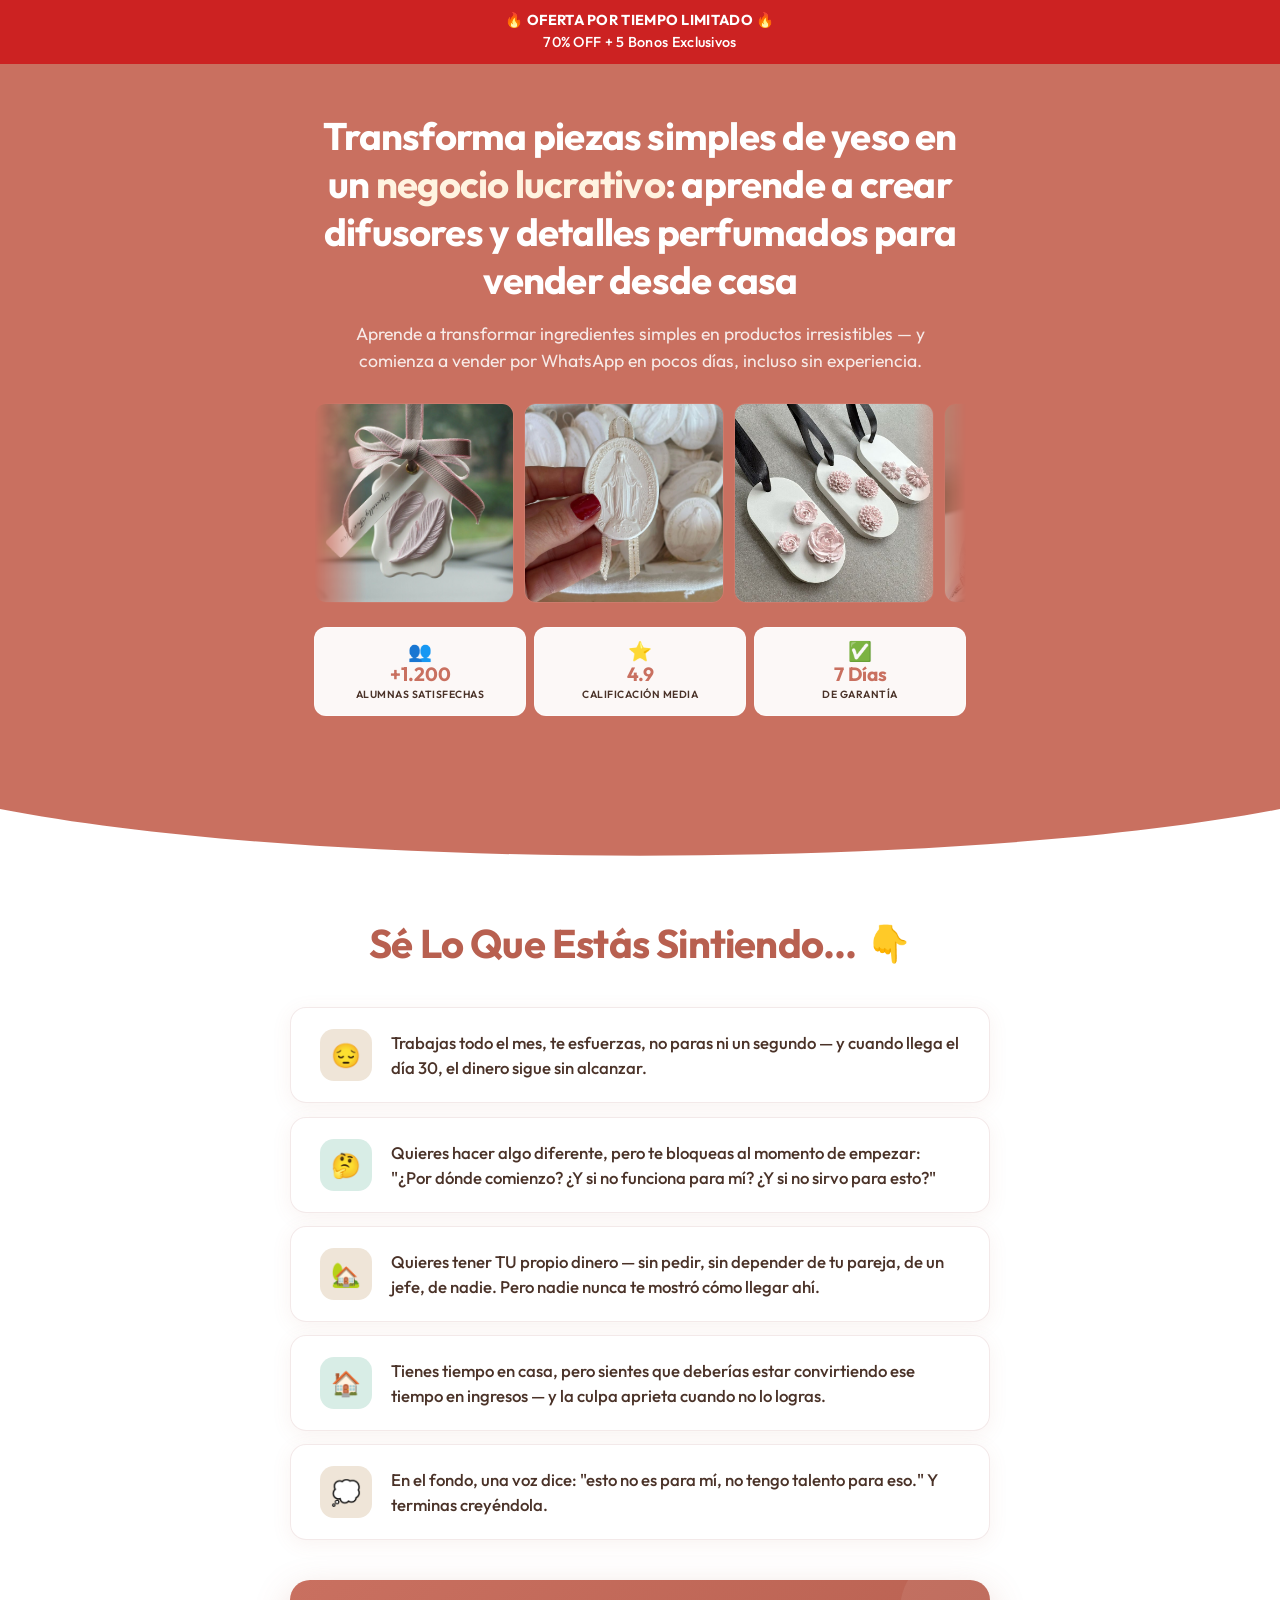
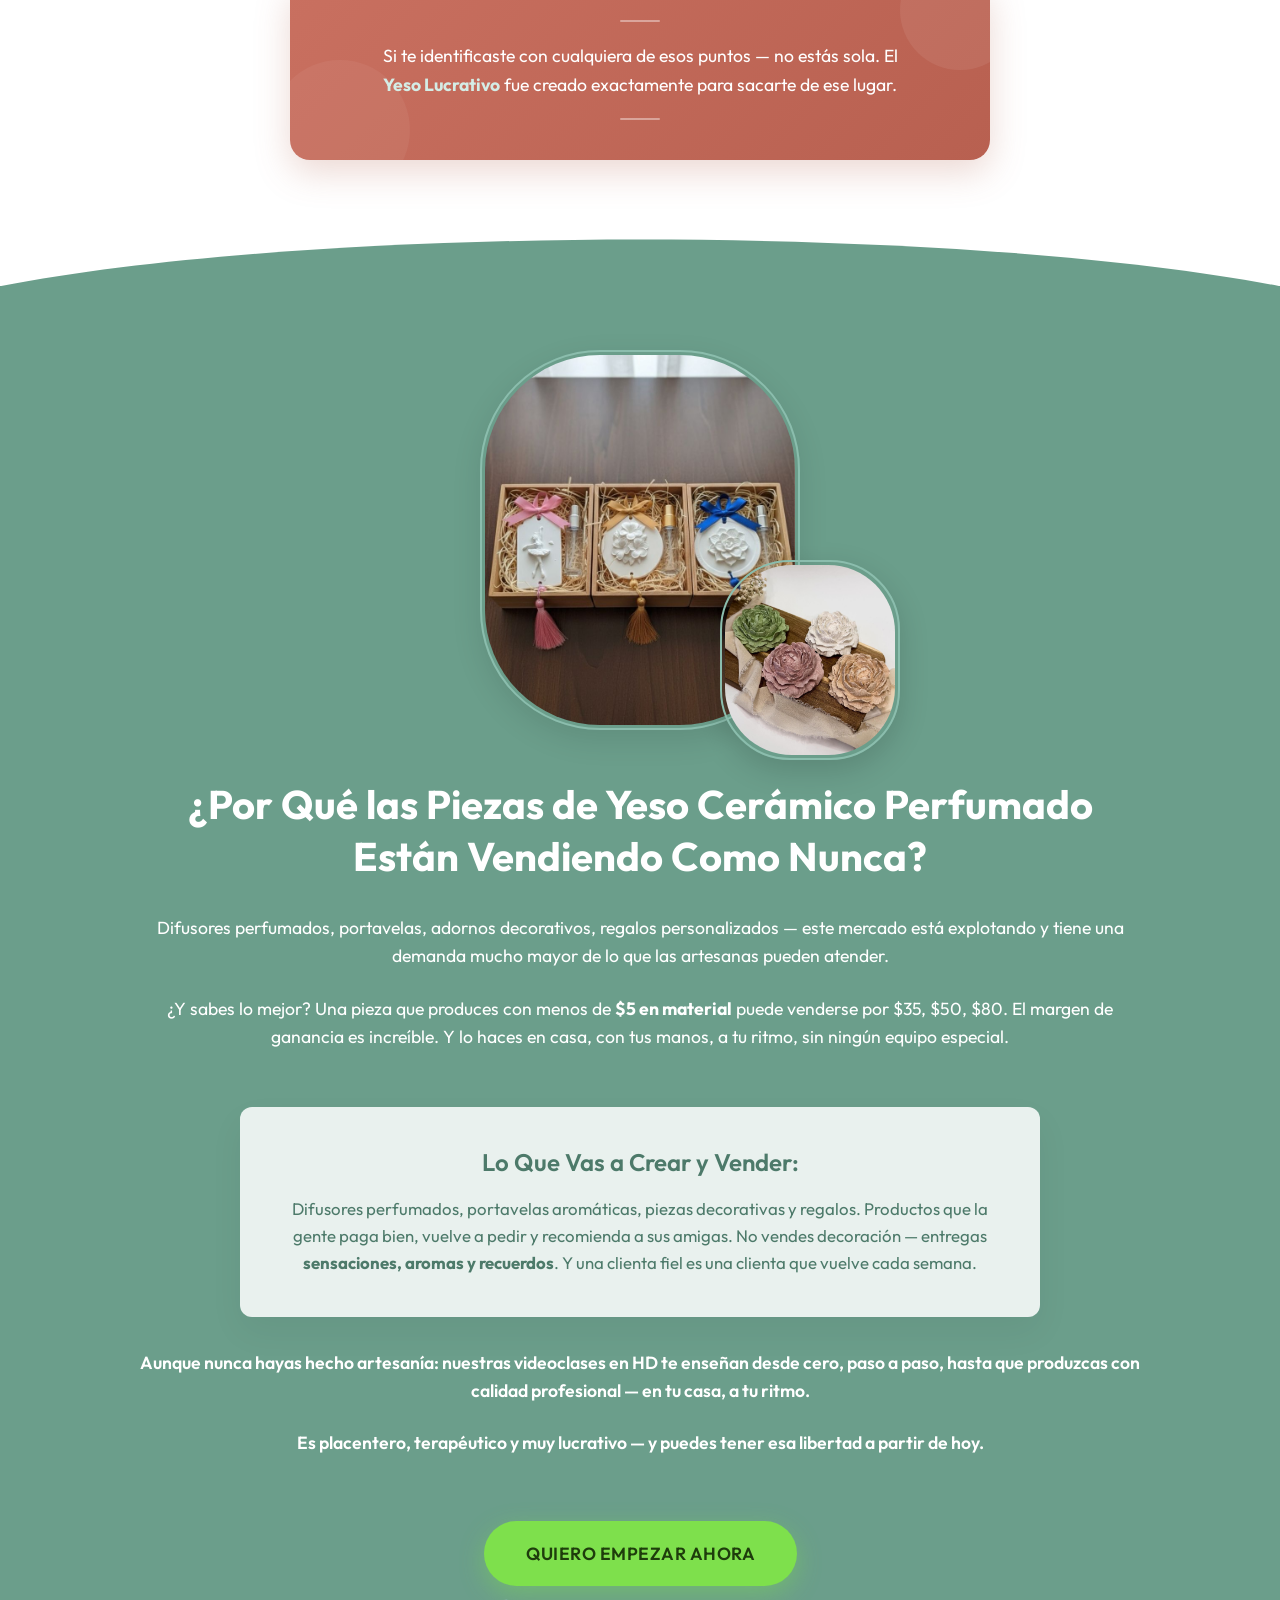
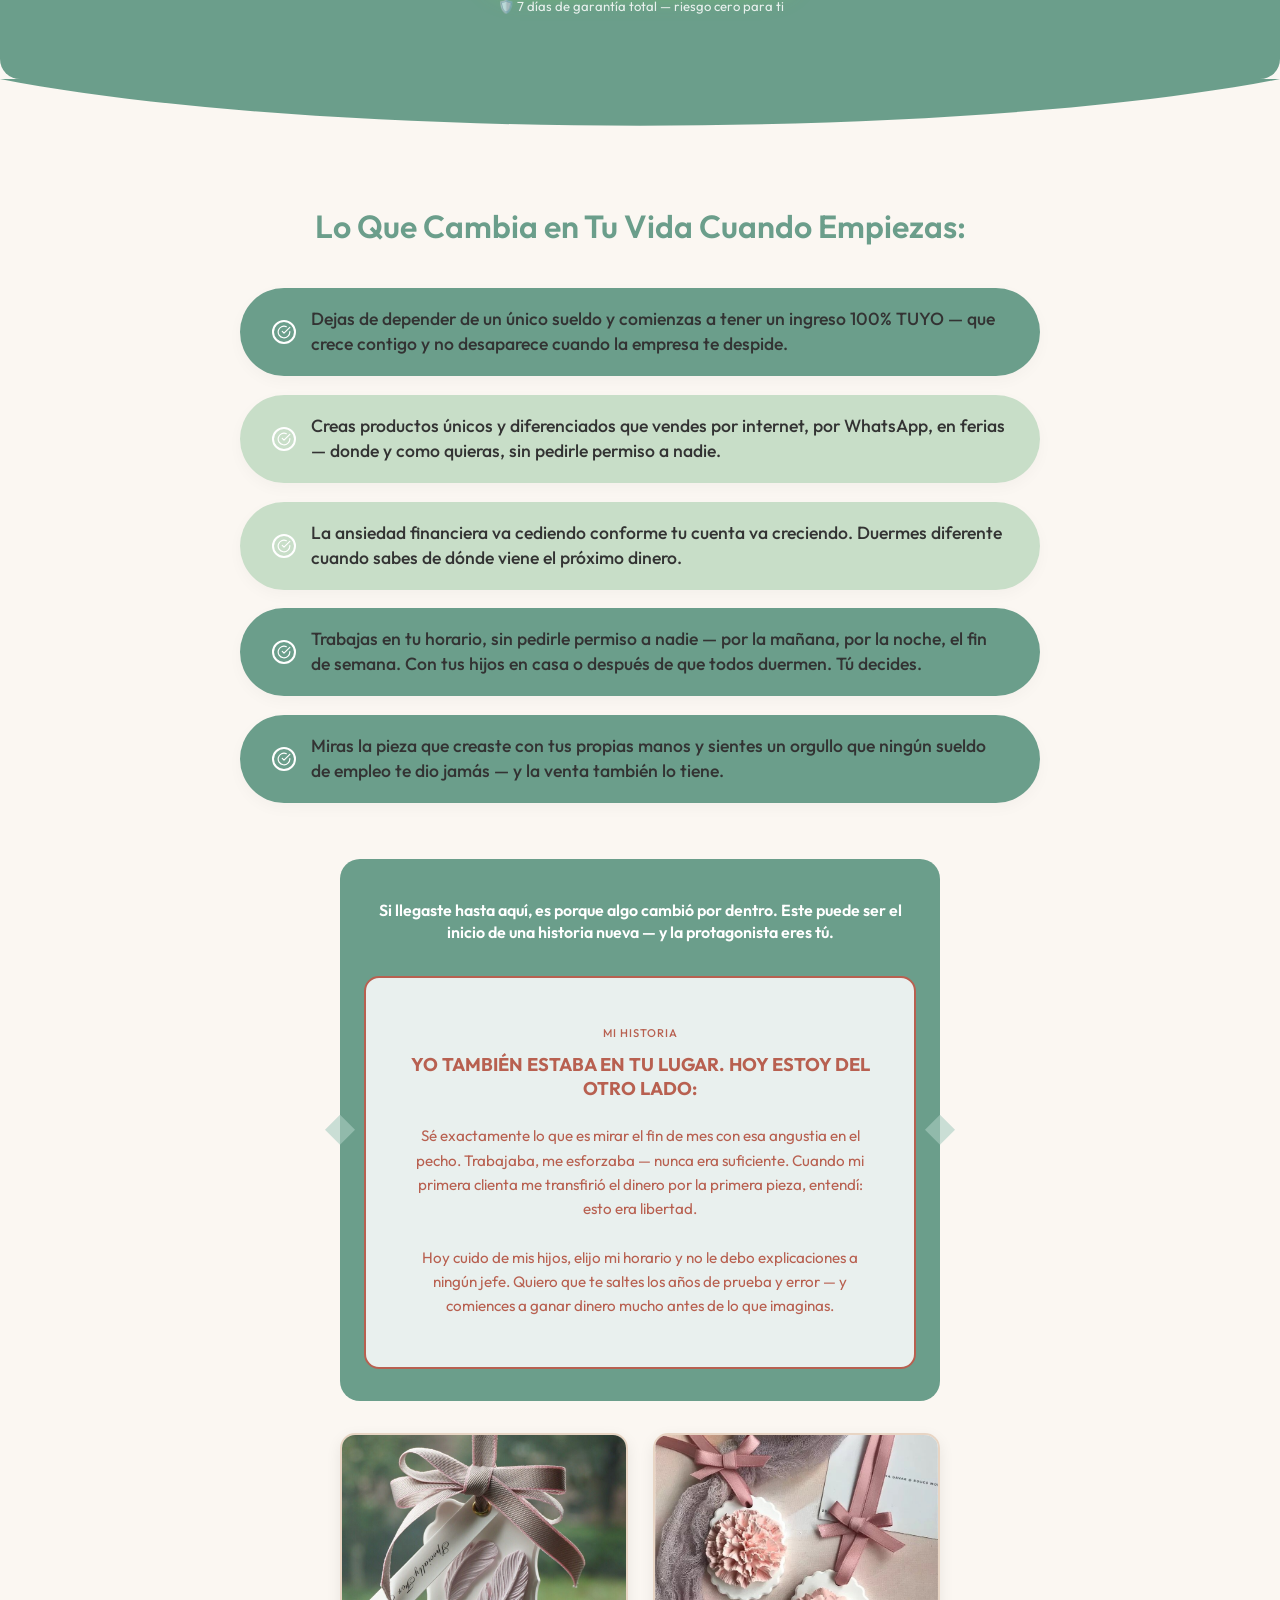
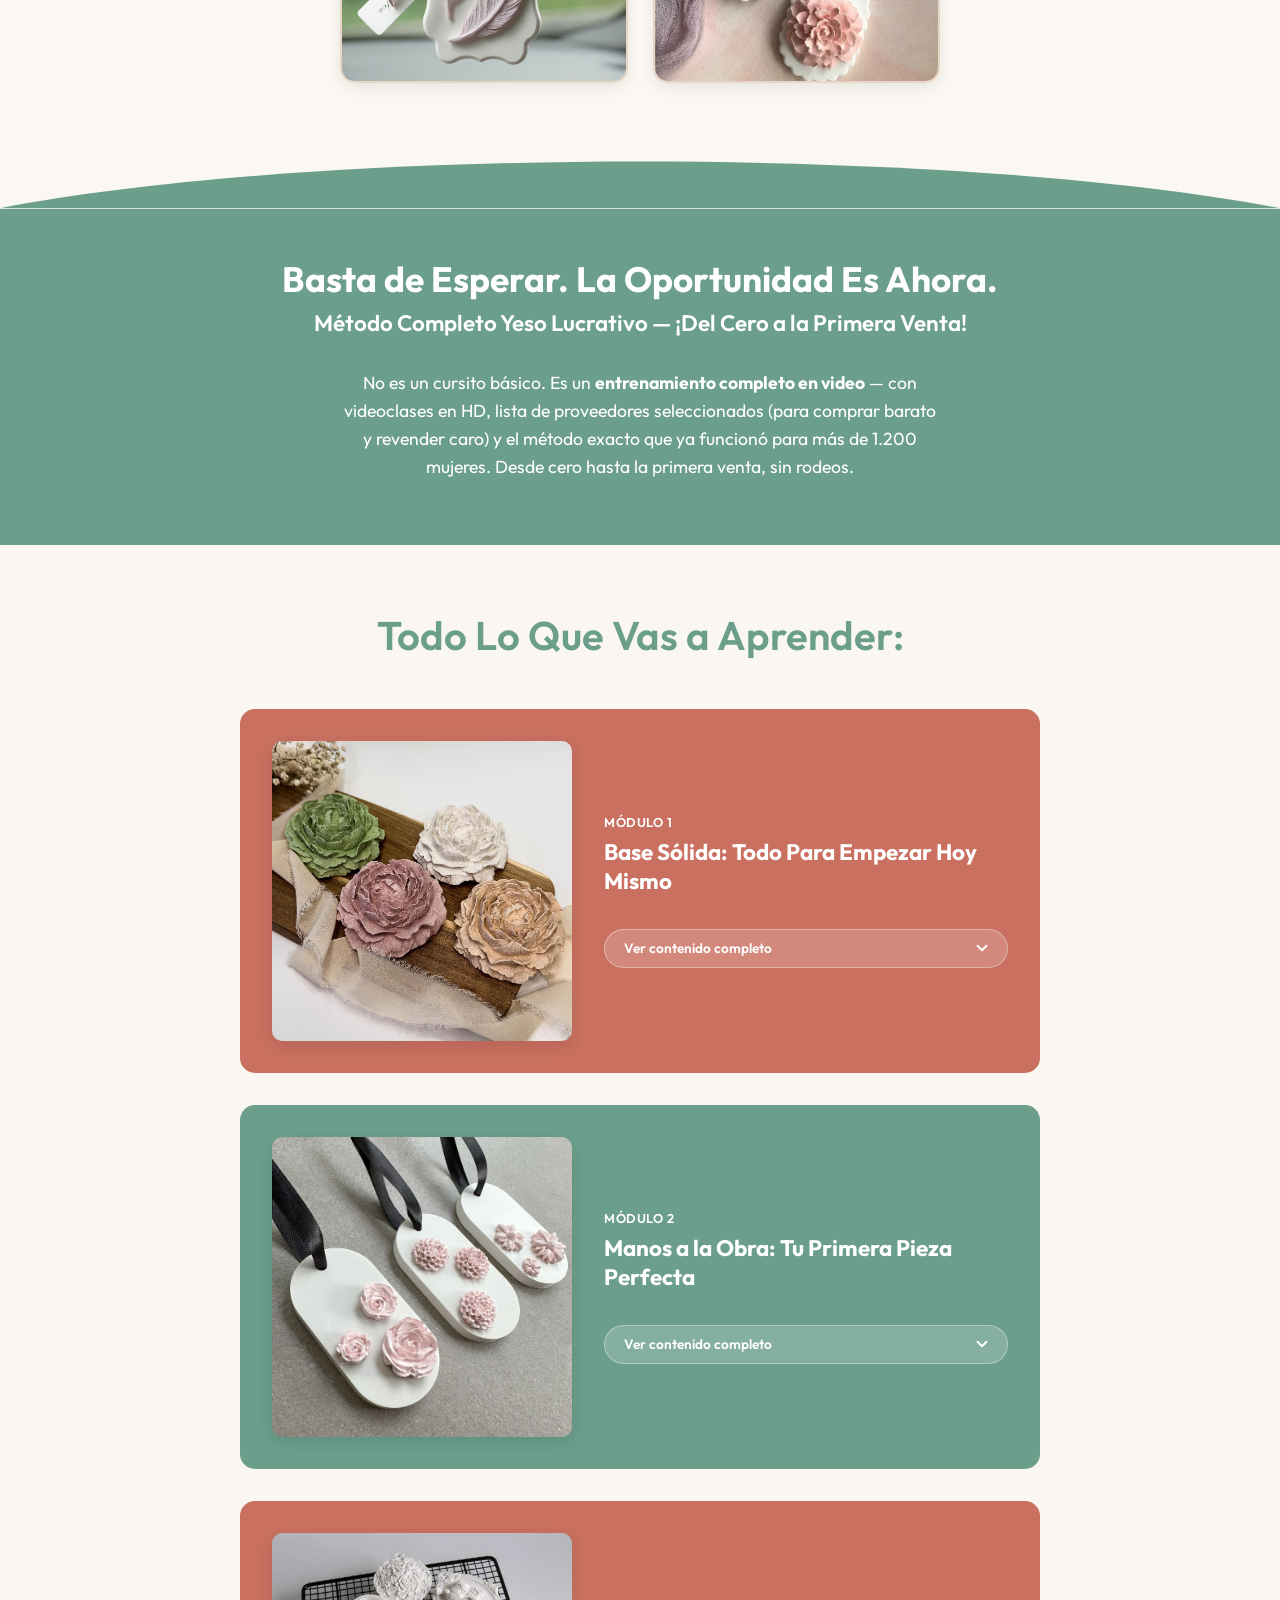
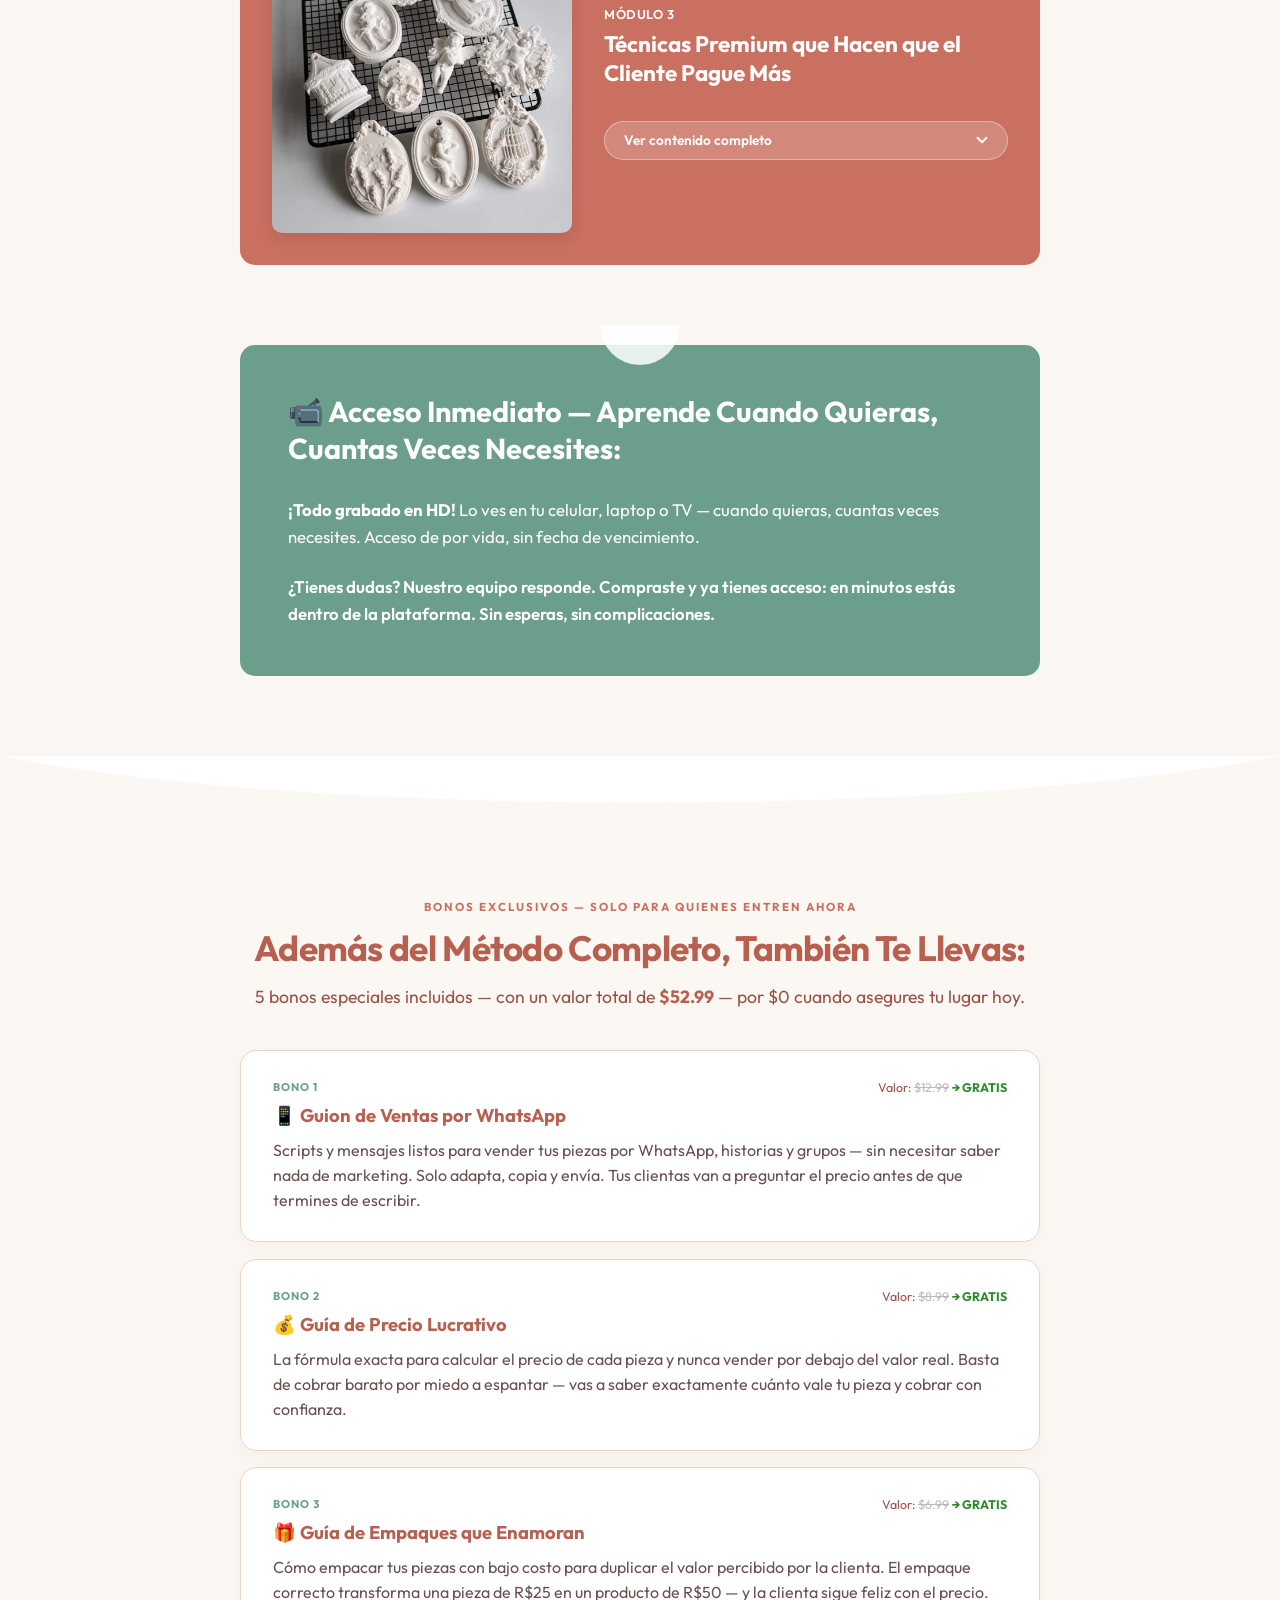
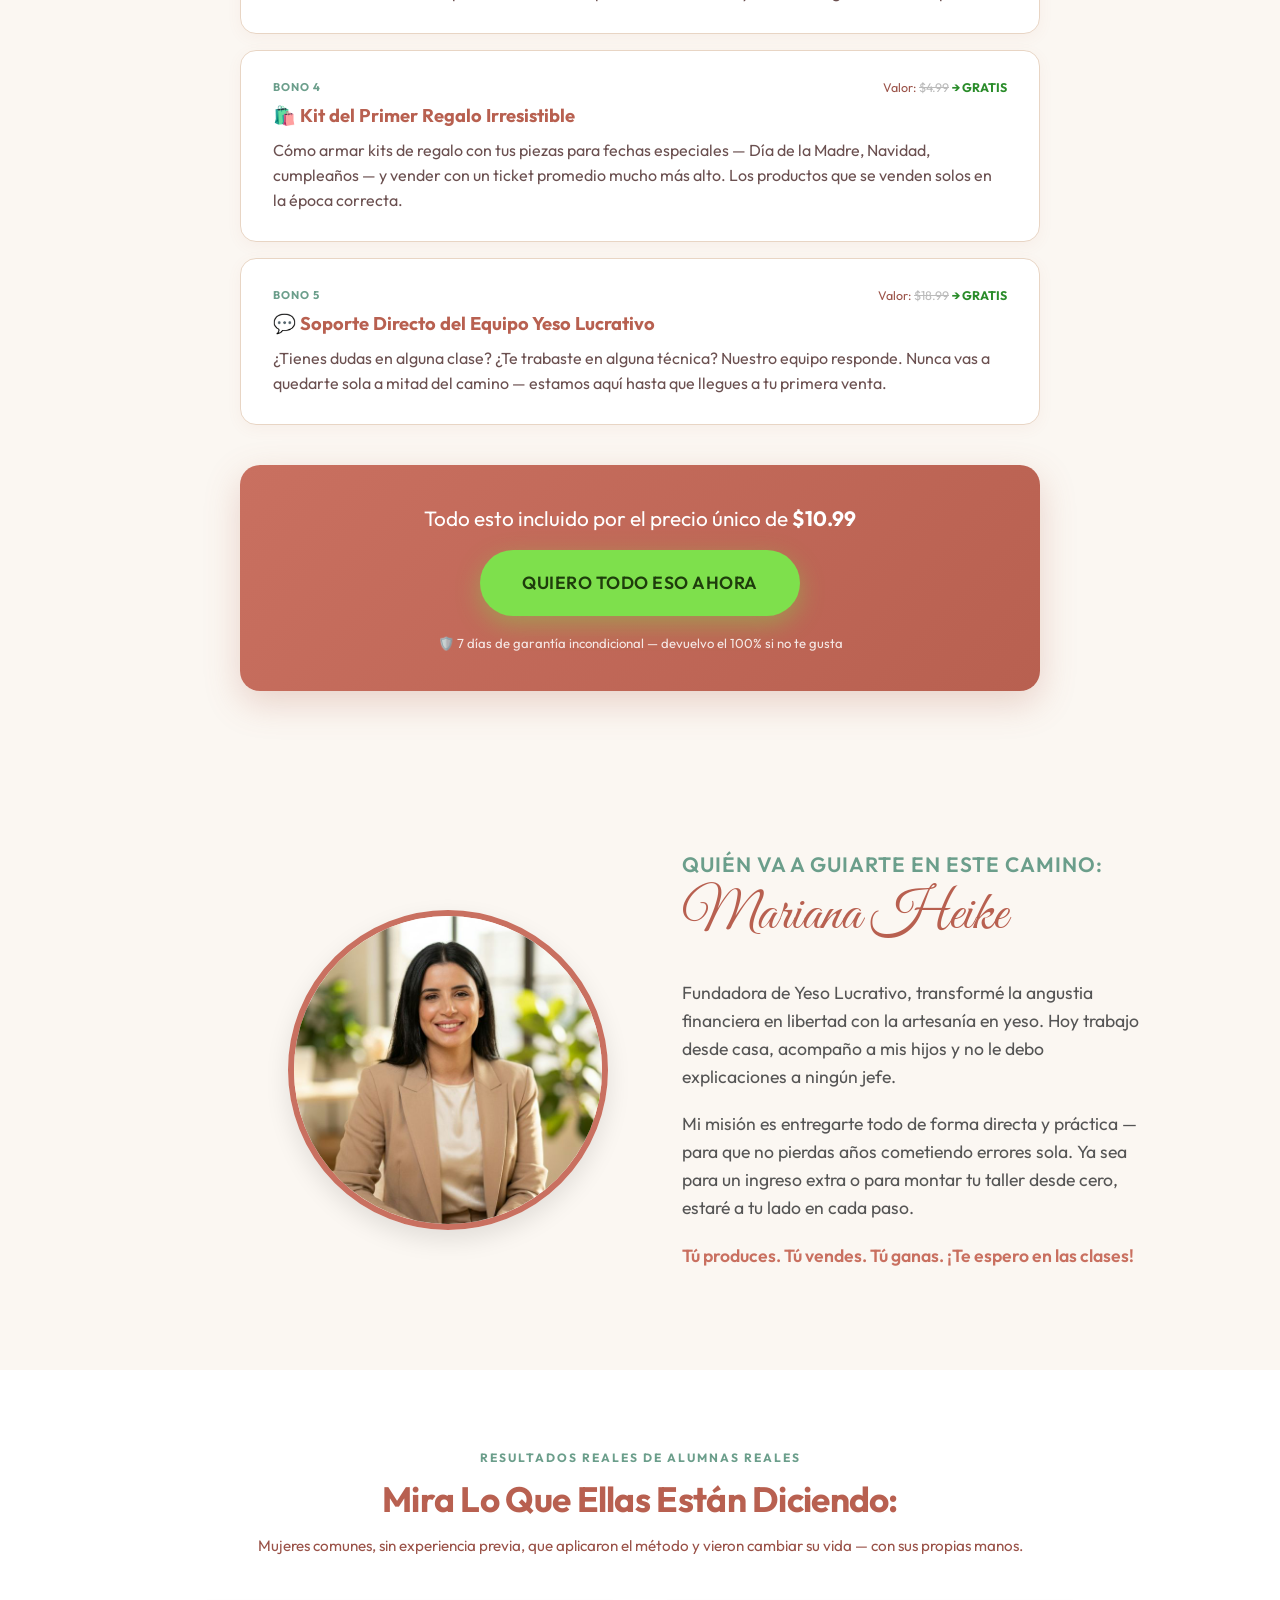
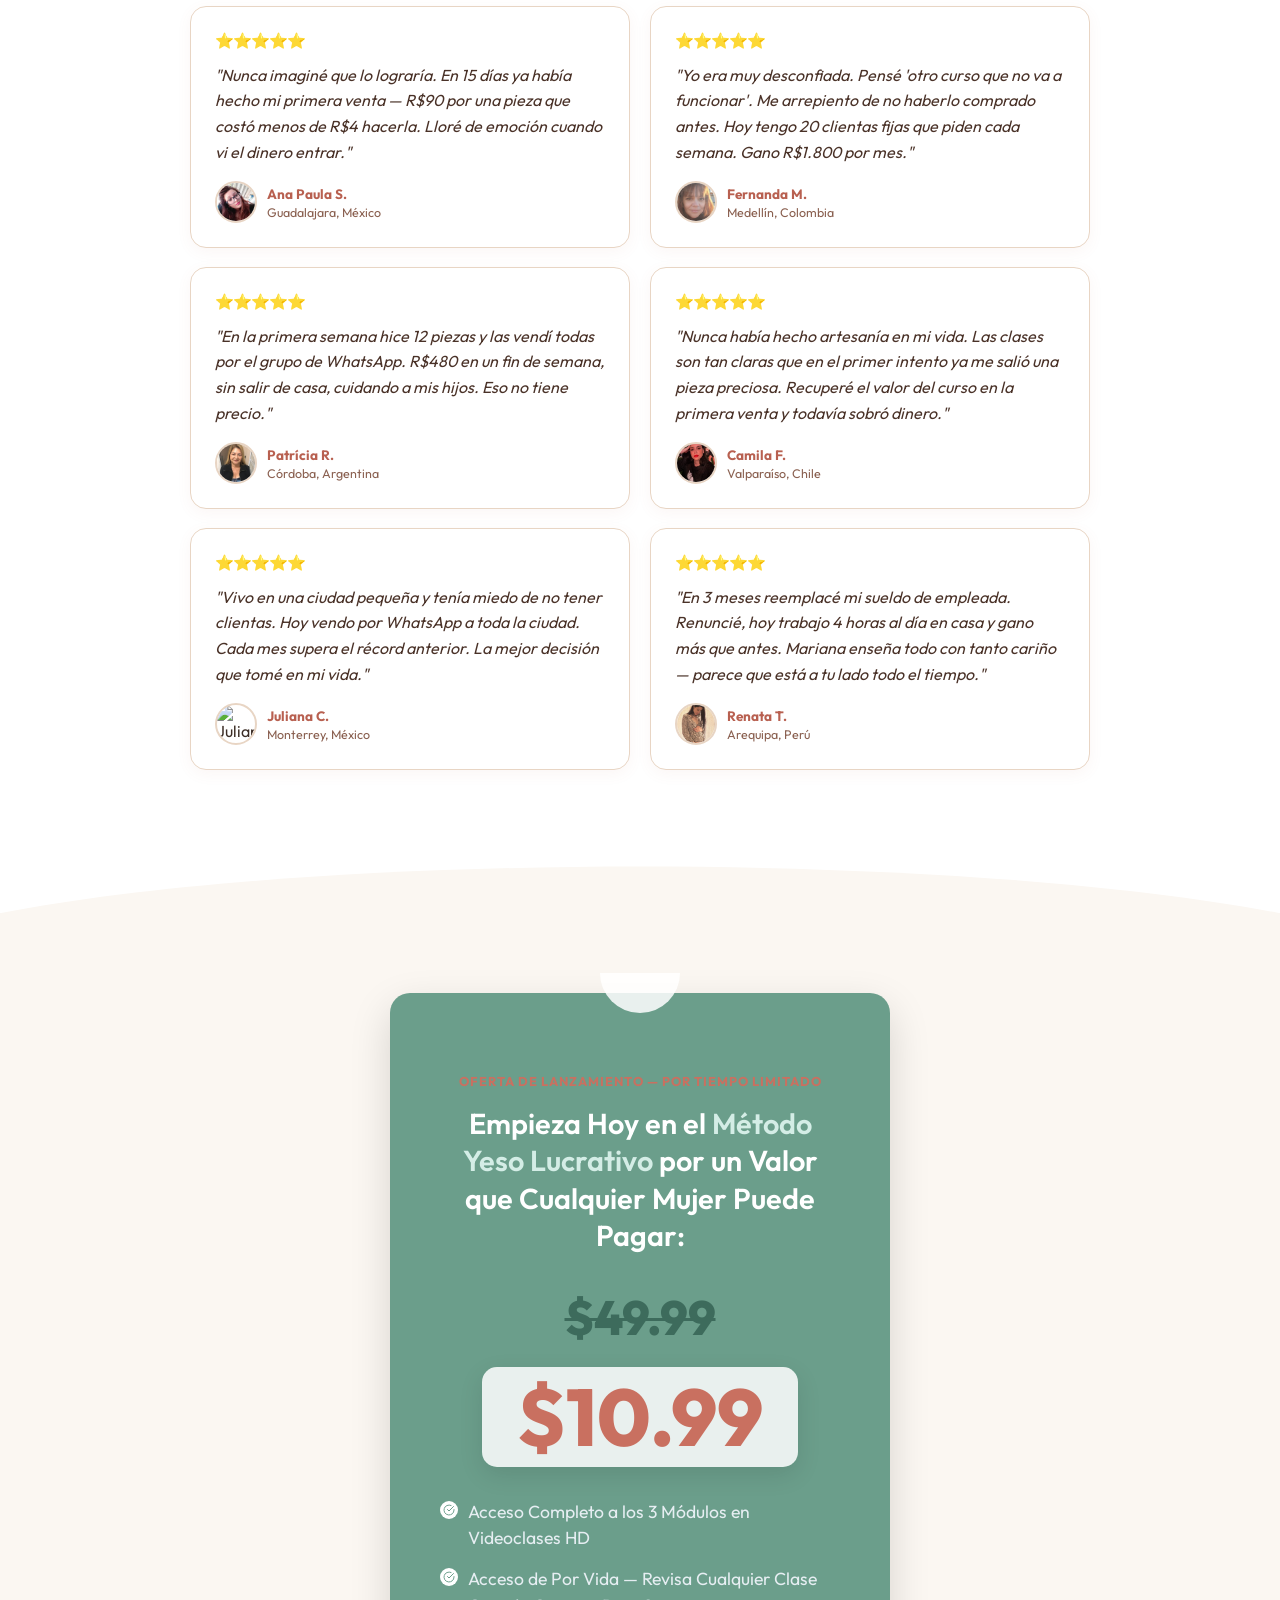
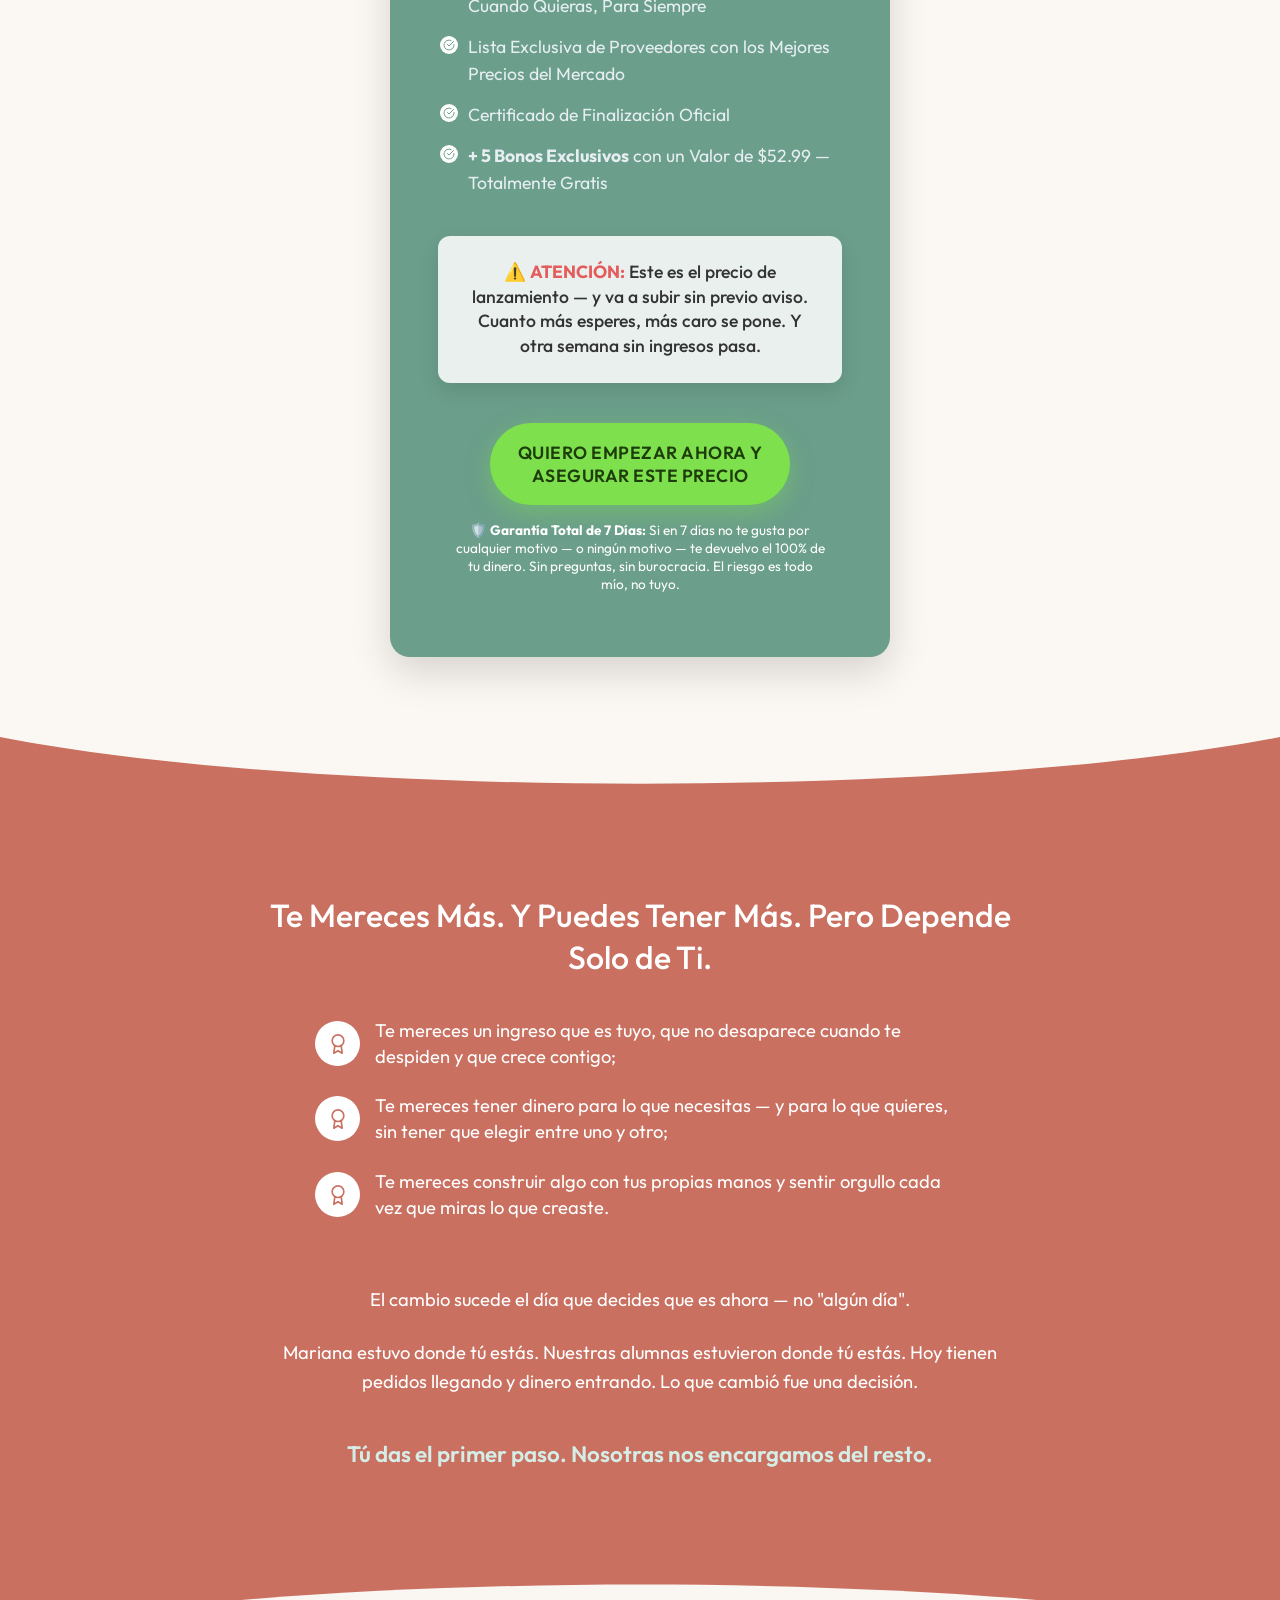
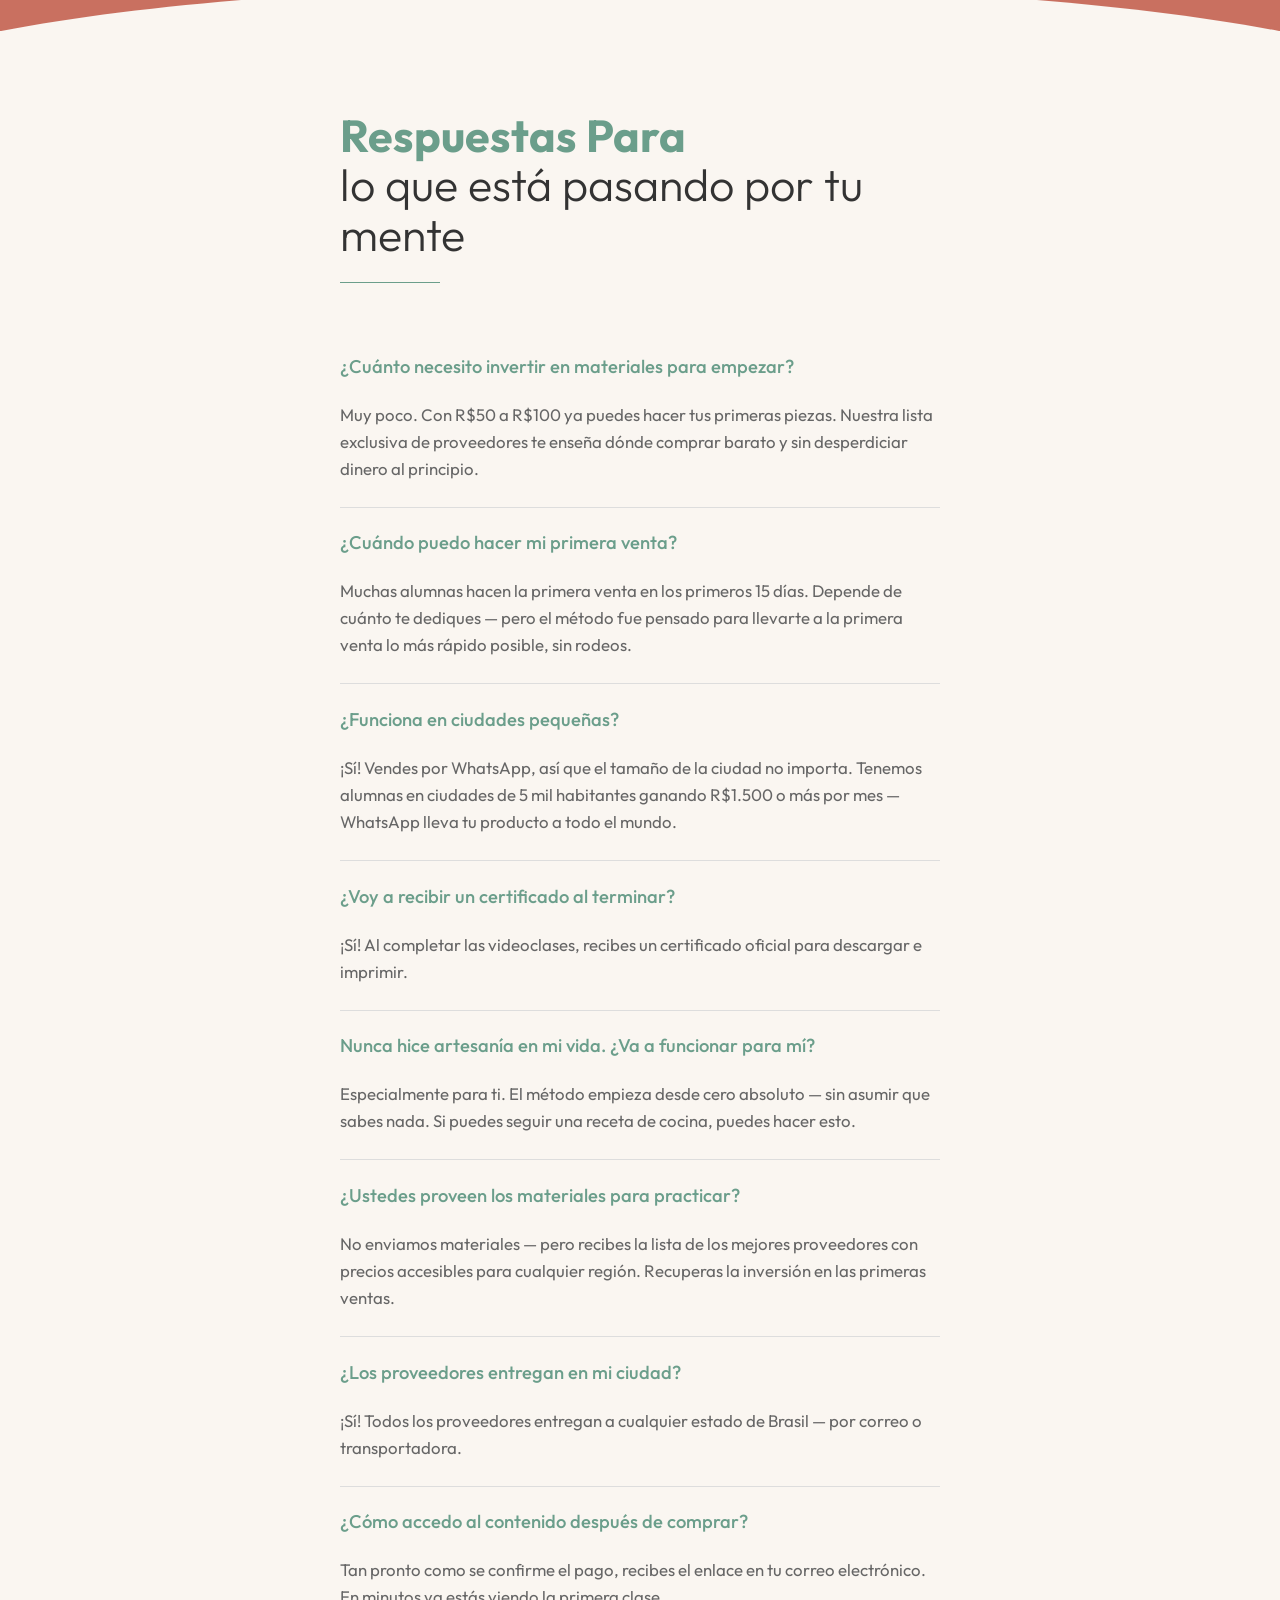
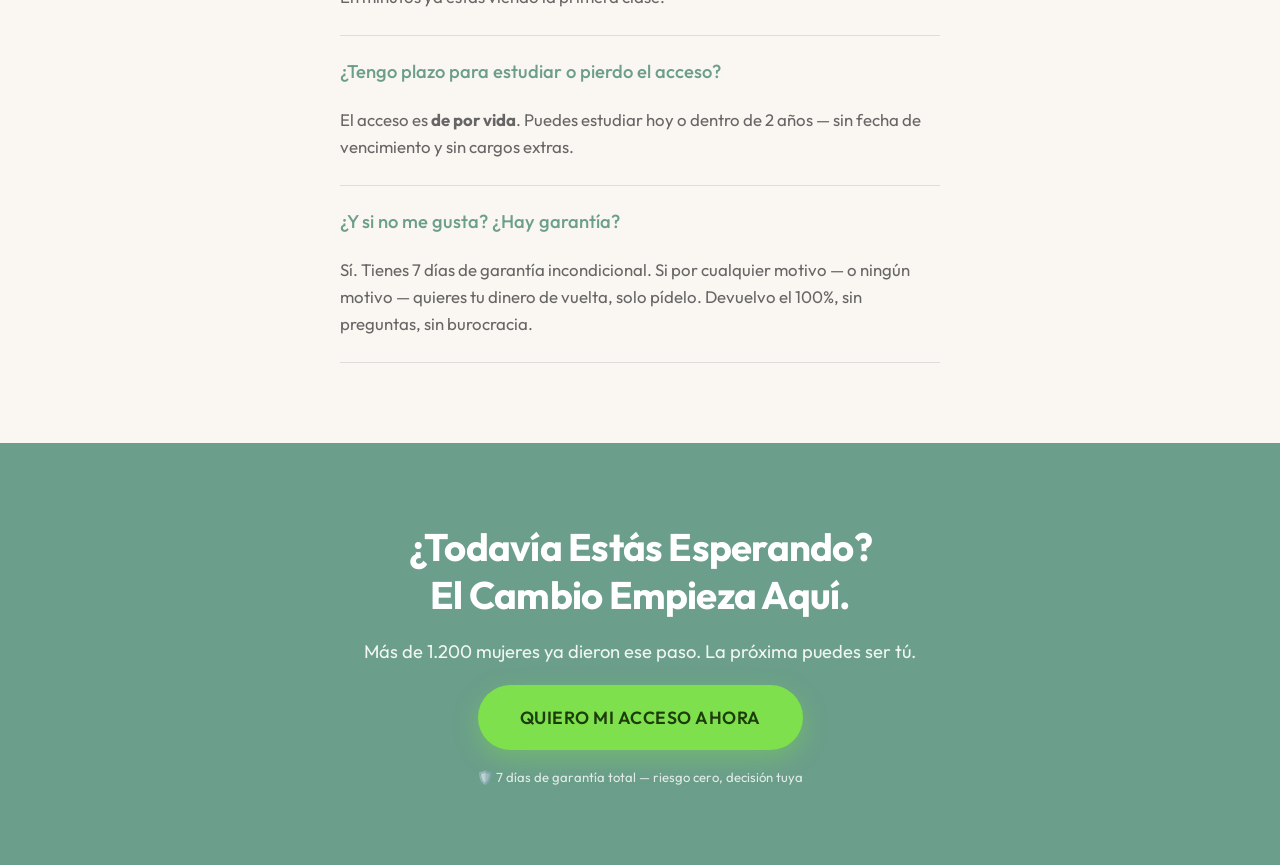
==== index.html @ c27f3a5e "Add files via upload" ====
<!DOCTYPE html>
<html lang="es">

<head>
    <meta charset="UTF-8">
    <meta name="viewport" content="width=device-width, initial-scale=1.0">
    <title>Yeso Lucrativo — La Técnica Que Mujeres Usan Para Facturar Desde Casa Sin Jefe y Sin Experiencia</title>
    <meta name="description"
        content="Aprende a crear piezas de yeso cerámico perfumado y vender por WhatsApp — desde cero, en casa, en 30 días. Método paso a paso en video. Sin experiencia. Sin equipos caros.">

    <link rel="preload" href="styles.css" as="style" onload="this.onload=null;this.rel='stylesheet'">
    <noscript><link rel="stylesheet" href="styles.css"></noscript>

    <link rel="preconnect" href="https://fonts.googleapis.com">
    <link rel="preconnect" href="https://fonts.gstatic.com" crossorigin>
    <link rel="preload" href="https://fonts.googleapis.com/css2?family=Outfit:wght@300;400;500;600;700&display=swap" as="style" onload="this.onload=null;this.rel='stylesheet'">
    <link rel="preload" href="https://fonts.googleapis.com/css2?family=Great+Vibes&display=swap" as="style" onload="this.onload=null;this.rel='stylesheet'">
    <noscript>
        <link href="https://fonts.googleapis.com/css2?family=Outfit:wght@300;400;500;600;700&display=swap" rel="stylesheet">
        <link href="https://fonts.googleapis.com/css2?family=Great+Vibes&display=swap" rel="stylesheet">
    </noscript>

    <script>
    window.pixelId = "6a41ae5d6a78938096f3ca44";
    var a = document.createElement("script");
    a.setAttribute("async", "");
    a.setAttribute("defer", "");
    a.setAttribute("src", "https://cdn.utmify.com.br/scripts/pixel/pixel.js");
    document.head.appendChild(a);
    </script>

    <script
      src="https://cdn.utmify.com.br/scripts/utms/latest.js"
      data-utmify-prevent-xcod-sck
      data-utmify-prevent-subids
      async
      defer
    ></script>

</head>

<body>

    <!-- ═══════════════════════════════════════════
         BARRA DE ANUNCIO
    ═══════════════════════════════════════════ -->
    <div class="announcement-bar">
        🔥 <strong>OFERTA POR TIEMPO LIMITADO</strong> 🔥<br>
        70% OFF + 5 Bonos Exclusivos
    </div>

    <!-- ═══════════════════════════════════════════
         SECCIÓN 1: HERO (OSCURO)
    ═══════════════════════════════════════════ -->
    <section class="hero-section hero-dark">
        <div class="hero-container">

            <h1 class="headline-dark">
                Transforma piezas simples de yeso en un <span class="headline-highlight">negocio lucrativo</span>: aprende a crear difusores y detalles perfumados para vender desde casa
            </h1>

            <p class="subheadline-dark">
                Aprende a transformar ingredientes simples en productos irresistibles — y comienza a vender por WhatsApp en pocos días, incluso sin experiencia.
            </p>

            <!-- Carrusel de fotos de los productos -->
            <div class="hero-carousel">
                <div class="hero-carousel-track">
                    <div class="hero-carousel-item"><img src="images/gesso7.jpg" alt="Pieza de yeso"></div>
                    <div class="hero-carousel-item"><img src="images/gesso9.jpg" alt="Pieza de yeso"></div>
                    <div class="hero-carousel-item"><img src="images/gesso6.jpg" alt="Pieza de yeso"></div>
                    <div class="hero-carousel-item"><img src="images/gesso2.jpg" alt="Pieza de yeso"></div>
                    <div class="hero-carousel-item"><img src="images/gesso8.jpg" alt="Pieza de yeso"></div>
                    <div class="hero-carousel-item"><img src="images/gesso1.jpg" alt="Pieza de yeso"></div>
                    <div class="hero-carousel-item"><img src="images/gesso4.jpg" alt="Pieza de yeso"></div>
                    <div class="hero-carousel-item"><img src="images/gesso5.jpg" alt="Pieza de yeso"></div>
                    <div class="hero-carousel-item"><img src="images/gesso3.jpg" alt="Pieza de yeso"></div>
                    <!-- duplicado para loop continuo -->
                    <div class="hero-carousel-item"><img src="images/gesso7.jpg" alt="Pieza de yeso"></div>
                    <div class="hero-carousel-item"><img src="images/gesso9.jpg" alt="Pieza de yeso"></div>
                    <div class="hero-carousel-item"><img src="images/gesso6.jpg" alt="Pieza de yeso"></div>
                    <div class="hero-carousel-item"><img src="images/gesso2.jpg" alt="Pieza de yeso"></div>
                    <div class="hero-carousel-item"><img src="images/gesso8.jpg" alt="Pieza de yeso"></div>
                    <div class="hero-carousel-item"><img src="images/gesso1.jpg" alt="Pieza de yeso"></div>
                    <div class="hero-carousel-item"><img src="images/gesso4.jpg" alt="Pieza de yeso"></div>
                    <div class="hero-carousel-item"><img src="images/gesso5.jpg" alt="Pieza de yeso"></div>
                    <div class="hero-carousel-item"><img src="images/gesso3.jpg" alt="Pieza de yeso"></div>
                </div>
            </div>

            <!-- 3 tarjetas de estadísticas -->
            <div class="hero-stats">
                <div class="stat-card">
                    <span class="stat-icon">👥</span>
                    <span class="stat-number">+1.200</span>
                    <span class="stat-label">ALUMNAS SATISFECHAS</span>
                </div>
                <div class="stat-card">
                    <span class="stat-icon">⭐</span>
                    <span class="stat-number">4.9</span>
                    <span class="stat-label">CALIFICACIÓN MEDIA</span>
                </div>
                <div class="stat-card">
                    <span class="stat-icon">✅</span>
                    <span class="stat-number">7 Días</span>
                    <span class="stat-label">DE GARANTÍA</span>
                </div>
            </div>

        </div>
    </section>

    <!-- Separador hero → dolor -->
    <div class="wsep wsep-bg-dark">
        <svg viewBox="0 0 1440 70" preserveAspectRatio="none" xmlns="http://www.w3.org/2000/svg">
            <path fill="#ffffff" d="M0,0 C360,70 1080,70 1440,0 L1440,70 L0,70 Z"/>
        </svg>
    </div>

    <!-- ═══════════════════════════════════════════
         SECCIÓN 2: IDENTIFICACIÓN / DOLOR
    ═══════════════════════════════════════════ -->
    <section class="pain-section">
        <div class="pain-container">
            <div class="pain-header">
                <h2 class="pain-title">Sé Lo Que Estás Sintiendo...</h2>
                <span class="pain-hand">👇</span>
            </div>

            <div class="pain-list">
                <div class="pain-card">
                    <div class="pain-icon-wrap pain-icon-rose"><span>😔</span></div>
                    <p>Trabajas todo el mes, te esfuerzas, no paras ni un segundo — y cuando llega el día 30, el dinero sigue sin alcanzar.</p>
                </div>
                <div class="pain-card">
                    <div class="pain-icon-wrap pain-icon-blue"><span>🤔</span></div>
                    <p>Quieres hacer algo diferente, pero te bloqueas al momento de empezar: "¿Por dónde comienzo? ¿Y si no funciona para mí? ¿Y si no sirvo para esto?"</p>
                </div>
                <div class="pain-card">
                    <div class="pain-icon-wrap pain-icon-rose"><span>🏡</span></div>
                    <p>Quieres tener TU propio dinero — sin pedir, sin depender de tu pareja, de un jefe, de nadie. Pero nadie nunca te mostró cómo llegar ahí.</p>
                </div>
                <div class="pain-card">
                    <div class="pain-icon-wrap pain-icon-blue"><span>🏠</span></div>
                    <p>Tienes tiempo en casa, pero sientes que deberías estar convirtiendo ese tiempo en ingresos — y la culpa aprieta cuando no lo logras.</p>
                </div>
                <div class="pain-card">
                    <div class="pain-icon-wrap pain-icon-rose"><span>💭</span></div>
                    <p>En el fondo, una voz dice: "esto no es para mí, no tengo talento para eso." Y terminas creyéndola.</p>
                </div>
            </div>

            <div class="pain-closing-box">
                <div class="pain-closing-line"></div>
                <p>Si te identificaste con cualquiera de esos puntos — no estás sola. El <strong>Yeso Lucrativo</strong> fue creado exactamente para sacarte de ese lugar.</p>
                <div class="pain-closing-line"></div>
            </div>
        </div>
    </section>

    <!-- Separador dolor → info (verde) -->
    <div class="wsep wsep-bg-white">
        <svg viewBox="0 0 1440 70" preserveAspectRatio="none" xmlns="http://www.w3.org/2000/svg">
            <path fill="#6B9E8B" d="M0,70 C360,0 1080,0 1440,70 L1440,70 L0,70 Z"/>
        </svg>
    </div>

    <!-- ═══════════════════════════════════════════
         SECCIÓN 4: POR QUÉ EL YESO VENDE TANTO
    ═══════════════════════════════════════════ -->
    <section class="info-section">
        <div class="info-container">
            <div class="info-images-wrapper">
                <div class="info-main-image">
                    <img src="images/gesso4.jpg" alt="Difusor de yeso perfumado">
                </div>
                <div class="info-overlap-image">
                    <img src="images/gesso5.jpg" alt="Vela en recipiente de yeso">
                </div>
            </div>

            <h2 class="info-title">¿Por Qué las Piezas de Yeso Cerámico Perfumado Están Vendiendo Como Nunca?</h2>

            <p class="info-text">Difusores perfumados, portavelas, adornos decorativos, regalos personalizados — este mercado está explotando y tiene una demanda mucho mayor de lo que las artesanas pueden atender.</p>

            <p class="info-text">¿Y sabes lo mejor? Una pieza que produces con menos de <strong>$5 en material</strong> puede venderse por $35, $50, $80. El margen de ganancia es increíble. Y lo haces en casa, con tus manos, a tu ritmo, sin ningún equipo especial.</p>

            <div class="info-card">
                <h3 class="card-title">Lo Que Vas a Crear y Vender:</h3>
                <p class="card-text">Difusores perfumados, portavelas aromáticas, piezas decorativas y regalos. Productos que la gente paga bien, vuelve a pedir y recomienda a sus amigas. No vendes decoración — entregas <strong>sensaciones, aromas y recuerdos</strong>. Y una clienta fiel es una clienta que vuelve cada semana.</p>
            </div>

            <p class="info-text bold-text">Aunque nunca hayas hecho artesanía: nuestras videoclases en HD te enseñan desde cero, paso a paso, hasta que produzcas con calidad profesional — en tu casa, a tu ritmo.</p>

            <p class="info-text bold-text">Es placentero, terapéutico y muy lucrativo — y puedes tener esa libertad a partir de hoy.</p>

            <div class="mid-cta-wrapper">
                <a href="#payment" class="cta-button">QUIERO EMPEZAR AHORA</a>
                <p class="mid-cta-guarantee">🛡️ 7 días de garantía total — riesgo cero para ti</p>
            </div>
        </div>
    </section>

    <!-- Separador info → oportunidades -->
    <div class="wsep wsep-bg-blue">
        <svg viewBox="0 0 1440 70" preserveAspectRatio="none" xmlns="http://www.w3.org/2000/svg">
            <path fill="#FBF7F2" d="M0,0 C360,70 1080,70 1440,0 L1440,70 L0,70 Z"/>
        </svg>
    </div>

    <!-- ═══════════════════════════════════════════
         SECCIÓN 5: LO QUE CAMBIA EN TU VIDA
    ═══════════════════════════════════════════ -->
    <section class="opportunities-section">
        <div class="opp-container">
            <h2 class="opp-title">Lo Que Cambia en Tu Vida Cuando Empiezas:</h2>

            <div class="opp-list">
                <div class="opp-item opp-blue">
                    <span class="opp-icon">
                        <svg viewBox="0 0 24 24" fill="none" stroke="currentColor" stroke-width="2" stroke-linecap="round" stroke-linejoin="round">
                            <path d="M22 11.08V12a10 10 0 1 1-5.93-9.14"></path>
                            <polyline points="22 4 12 14.01 9 11.01"></polyline>
                        </svg>
                    </span>
                    <p class="opp-text">Dejas de depender de un único sueldo y comienzas a tener un ingreso 100% TUYO — que crece contigo y no desaparece cuando la empresa te despide.</p>
                </div>
                <div class="opp-item opp-pink">
                    <span class="opp-icon">
                        <svg viewBox="0 0 24 24" fill="none" stroke="currentColor" stroke-width="2" stroke-linecap="round" stroke-linejoin="round">
                            <path d="M22 11.08V12a10 10 0 1 1-5.93-9.14"></path>
                            <polyline points="22 4 12 14.01 9 11.01"></polyline>
                        </svg>
                    </span>
                    <p class="opp-text">Creas productos únicos y diferenciados que vendes por internet, por WhatsApp, en ferias — donde y como quieras, sin pedirle permiso a nadie.</p>
                </div>
                <div class="opp-item opp-pink">
                    <span class="opp-icon">
                        <svg viewBox="0 0 24 24" fill="none" stroke="currentColor" stroke-width="2" stroke-linecap="round" stroke-linejoin="round">
                            <path d="M22 11.08V12a10 10 0 1 1-5.93-9.14"></path>
                            <polyline points="22 4 12 14.01 9 11.01"></polyline>
                        </svg>
                    </span>
                    <p class="opp-text">La ansiedad financiera va cediendo conforme tu cuenta va creciendo. Duermes diferente cuando sabes de dónde viene el próximo dinero.</p>
                </div>
                <div class="opp-item opp-blue">
                    <span class="opp-icon">
                        <svg viewBox="0 0 24 24" fill="none" stroke="currentColor" stroke-width="2" stroke-linecap="round" stroke-linejoin="round">
                            <path d="M22 11.08V12a10 10 0 1 1-5.93-9.14"></path>
                            <polyline points="22 4 12 14.01 9 11.01"></polyline>
                        </svg>
                    </span>
                    <p class="opp-text">Trabajas en tu horario, sin pedirle permiso a nadie — por la mañana, por la noche, el fin de semana. Con tus hijos en casa o después de que todos duermen. Tú decides.</p>
                </div>
                <div class="opp-item opp-blue">
                    <span class="opp-icon">
                        <svg viewBox="0 0 24 24" fill="none" stroke="currentColor" stroke-width="2" stroke-linecap="round" stroke-linejoin="round">
                            <path d="M22 11.08V12a10 10 0 1 1-5.93-9.14"></path>
                            <polyline points="22 4 12 14.01 9 11.01"></polyline>
                        </svg>
                    </span>
                    <p class="opp-text">Miras la pieza que creaste con tus propias manos y sientes un orgullo que ningún sueldo de empleo te dio jamás — y la venta también lo tiene.</p>
                </div>
            </div>

            <!-- Historia de Mariana -->
            <div class="story-wrapper">
                <div class="story-blue-bg">
                    <div class="story-bg-text">
                        <p>Si llegaste hasta aquí, es porque algo cambió por dentro. Este puede ser el inicio de una historia nueva — y la protagonista eres tú.</p>
                    </div>
                    <div class="story-white-card">
                        <p class="story-tinytitle">MI HISTORIA</p>
                        <h3 class="story-main-title">YO TAMBIÉN ESTABA EN TU LUGAR. HOY ESTOY DEL OTRO LADO:</h3>
                        <p class="story-paragraph">
                            Sé exactamente lo que es mirar el fin de mes con esa angustia en el pecho. Trabajaba, me esforzaba — nunca era suficiente. Cuando mi primera clienta me transfirió el dinero por la primera pieza, entendí: esto era libertad.
                        </p>
                        <p class="story-paragraph">
                            Hoy cuido de mis hijos, elijo mi horario y no le debo explicaciones a ningún jefe. Quiero que te saltes los años de prueba y error — y comiences a ganar dinero mucho antes de lo que imaginas.
                        </p>
                    </div>
                </div>
                <div class="story-bottom-images">
                    <div class="s-img-img">
                        <img src="images/gesso7.jpg" alt="Pieza de yeso hecha en casa">
                    </div>
                    <div class="s-img-img">
                        <img src="images/gesso8.jpg" alt="Artesanía de yeso lucrativa">
                    </div>
                </div>
            </div>
        </div>
    </section>

    <!-- Separador oportunidades → módulos -->
    <div class="wsep wsep-bg-rose">
        <svg viewBox="0 0 1440 70" preserveAspectRatio="none" xmlns="http://www.w3.org/2000/svg">
            <path fill="#6B9E8B" d="M0,70 C360,0 1080,0 1440,70 L1440,70 L0,70 Z"/>
        </svg>
    </div>

    <!-- ═══════════════════════════════════════════
         SECCIÓN 6: MÓDULOS
    ═══════════════════════════════════════════ -->
    <section class="modules-section">
        <div class="mod-intro-wrapper">
            <h2 class="mod-intro-title">Basta de Esperar. La Oportunidad Es Ahora.</h2>
            <h3 class="mod-intro-subtitle">Método Completo Yeso Lucrativo — ¡Del Cero a la Primera Venta!</h3>
            <p class="mod-intro-text">No es un cursito básico. Es un <strong>entrenamiento completo en video</strong> — con videoclases en HD, lista de proveedores seleccionados (para comprar barato y revender caro) y el método exacto que ya funcionó para más de 1.200 mujeres. Desde cero hasta la primera venta, sin rodeos.</p>
        </div>

        <div class="modules-container">
            <h2 class="modules-main-title">Todo Lo Que Vas a Aprender:</h2>

            <div class="mod-card mod-pink">
                <div class="mod-img">
                    <img src="images/gesso5.jpg" alt="Módulo 1 — Base">
                </div>
                <div class="mod-text-content">
                    <p class="mod-number">MÓDULO 1</p>
                    <h4 class="mod-name">Base Sólida: Todo Para Empezar Hoy Mismo</h4>
                    <button class="mod-toggle" aria-expanded="false">
                        <span class="mod-toggle-text">Ver contenido completo</span>
                        <svg class="mod-toggle-icon" viewBox="0 0 24 24" fill="none" stroke="currentColor" stroke-width="2.5" stroke-linecap="round" stroke-linejoin="round"><polyline points="6 9 12 15 18 9"></polyline></svg>
                    </button>
                    <ul class="mod-list mod-list-collapsible">
                        <li>Cómo Organizar Tu Espacio de Trabajo Sin Gastar Casi Nada</li>
                        <li>Qué Moldes Comprar Primero (Sin Desperdiciar Dinero)</li>
                        <li>Cálculo de Materias Primas: Produce Sabiendo Exactamente Tu Ganancia</li>
                        <li>Nuestra Lista Exclusiva de Proveedores con Precios Bajos</li>
                        <li>Materiales Esenciales: Qué Comprar Antes de Todo</li>
                    </ul>
                </div>
            </div>

            <div class="mod-card mod-blue">
                <div class="mod-img">
                    <img src="images/gesso6.jpg" alt="Módulo 2 — Técnica">
                </div>
                <div class="mod-text-content">
                    <p class="mod-number">MÓDULO 2</p>
                    <h4 class="mod-name">Manos a la Obra: Tu Primera Pieza Perfecta</h4>
                    <button class="mod-toggle" aria-expanded="false">
                        <span class="mod-toggle-text">Ver contenido completo</span>
                        <svg class="mod-toggle-icon" viewBox="0 0 24 24" fill="none" stroke="currentColor" stroke-width="2.5" stroke-linecap="round" stroke-linejoin="round"><polyline points="6 9 12 15 18 9"></polyline></svg>
                    </button>
                    <ul class="mod-list mod-list-collapsible">
                        <li>El Punto Exacto: Cómo Preparar la Mezcla Sin Errores</li>
                        <li>Aromatización: Cuánto Usar Para que la Fragancia Dure Mucho Más</li>
                        <li>Cómo Eliminar Burbujas (El Error que Arruina a Quien No Lo Sabe)</li>
                        <li>Desmoldado Perfecto: El Secreto de una Pieza Impecable</li>
                        <li>Tiempo de Secado: No Dejes que la Prisa Arruine el Resultado</li>
                        <li>Acabado Profesional: Lijado y Pulido que Impresionan</li>
                        <li>Consejos de Decoración que Valorizan y Aumentan el Precio de Venta</li>
                        <li>Barniz y Protección: Lo que Separa una Pieza Amateur de la Profesional</li>
                    </ul>
                </div>
            </div>

            <div class="mod-card mod-pink">
                <div class="mod-img">
                    <img src="images/gesso3.jpg" alt="Módulo 3 — Premium">
                </div>
                <div class="mod-text-content">
                    <p class="mod-number">MÓDULO 3</p>
                    <h4 class="mod-name">Técnicas Premium que Hacen que el Cliente Pague Más</h4>
                    <button class="mod-toggle" aria-expanded="false">
                        <span class="mod-toggle-text">Ver contenido completo</span>
                        <svg class="mod-toggle-icon" viewBox="0 0 24 24" fill="none" stroke="currentColor" stroke-width="2.5" stroke-linecap="round" stroke-linejoin="round"><polyline points="6 9 12 15 18 9"></polyline></svg>
                    </button>
                    <ul class="mod-list mod-list-collapsible">
                        <li>Coloración en la Masa: Piezas Coloridas que Encantan y Venden Más</li>
                        <li>Pigmentación en Polvo y Líquido: Resultados que Paran el Corazón</li>
                        <li>Efecto Mármol con Mica: La Técnica que Duplica el Precio de Venta</li>
                        <li>Portavelas Aromáticas: Uno de los Productos que Más Vende</li>
                        <li>Moño Doble Perfecto: El Acabado que las Clientas Aman y Pagan Bien</li>
                        <li>Piezas con Espejos: Para Vender en Decoración Premium</li>
                        <li>Etiquetas y Adornos Colgantes: Perfectos para Regalos y Fechas Especiales</li>
                        <li>Personalización con Mostacillas: El Toque Final que Encanta y Fideliza</li>
                        <li>Flores Cerámicas Aromatizadas: Un Hit en Ferias y en WhatsApp</li>
                        <li>Difusores de Ambiente: El Producto Campeón en Recompra</li>
                        <li>Tassels y Cordones Decorativos: Detalles que Justifican el Precio</li>
                        <li>Imanes Creativos: Bajo Costo, Alta Rotación, Ganancia Garantizada</li>
                        <li>Flores Secas Estilo Botánico: La Tendencia que No Para de Vender</li>
                        <li>Texturas Diferentes: Cómo Crear Piezas Únicas que No Existen en el Mercado</li>
                    </ul>
                </div>
            </div>

            <div class="digital-format-box">
                <h3 class="digital-title">📹 Acceso Inmediato — Aprende Cuando Quieras, Cuantas Veces Necesites:</h3>
                <p class="digital-text"><strong>¡Todo grabado en HD!</strong> Lo ves en tu celular, laptop o TV — cuando quieras, cuantas veces necesites. Acceso de por vida, sin fecha de vencimiento.</p>
                <p class="digital-text">¿Tienes dudas? Nuestro equipo responde. Compraste y ya tienes acceso: en minutos estás dentro de la plataforma. Sin esperas, sin complicaciones.</p>
            </div>
        </div>
    </section>

    <!-- Separador módulos → bonos -->
    <div class="wsep wsep-bg-white">
        <svg viewBox="0 0 1440 70" preserveAspectRatio="none" xmlns="http://www.w3.org/2000/svg">
            <path fill="#FBF7F2" d="M0,0 C360,70 1080,70 1440,0 L1440,70 L0,70 Z"/>
        </svg>
    </div>

    <!-- ═══════════════════════════════════════════
         SECCIÓN 7: BONOS
    ═══════════════════════════════════════════ -->
    <section class="bonuses-section">
        <div class="bonuses-container">
            <p class="bonuses-eyebrow">BONOS EXCLUSIVOS — SOLO PARA QUIENES ENTREN AHORA</p>
            <h2 class="bonuses-title">Además del Método Completo, También Te Llevas:</h2>
            <p class="bonuses-subtitle">5 bonos especiales incluidos — con un valor total de <strong>$52.99</strong> — por $0 cuando asegures tu lugar hoy.</p>

            <div class="bonuses-list">
                <div class="bonus-card">
                    <div class="bonus-header">
                        <span class="bonus-number">BONO 1</span>
                        <span class="bonus-value">Valor: <s>$12.99</s> <strong>→ GRATIS</strong></span>
                    </div>
                    <h4 class="bonus-name">📱 Guion de Ventas por WhatsApp</h4>
                    <p class="bonus-desc">Scripts y mensajes listos para vender tus piezas por WhatsApp, historias y grupos — sin necesitar saber nada de marketing. Solo adapta, copia y envía. Tus clientas van a preguntar el precio antes de que termines de escribir.</p>
                </div>

                <div class="bonus-card">
                    <div class="bonus-header">
                        <span class="bonus-number">BONO 2</span>
                        <span class="bonus-value">Valor: <s>$8.99</s> <strong>→ GRATIS</strong></span>
                    </div>
                    <h4 class="bonus-name">💰 Guía de Precio Lucrativo</h4>
                    <p class="bonus-desc">La fórmula exacta para calcular el precio de cada pieza y nunca vender por debajo del valor real. Basta de cobrar barato por miedo a espantar — vas a saber exactamente cuánto vale tu pieza y cobrar con confianza.</p>
                </div>

                <div class="bonus-card">
                    <div class="bonus-header">
                        <span class="bonus-number">BONO 3</span>
                        <span class="bonus-value">Valor: <s>$6.99</s> <strong>→ GRATIS</strong></span>
                    </div>
                    <h4 class="bonus-name">🎁 Guía de Empaques que Enamoran</h4>
                    <p class="bonus-desc">Cómo empacar tus piezas con bajo costo para duplicar el valor percibido por la clienta. El empaque correcto transforma una pieza de R$25 en un producto de R$50 — y la clienta sigue feliz con el precio.</p>
                </div>

                <div class="bonus-card">
                    <div class="bonus-header">
                        <span class="bonus-number">BONO 4</span>
                        <span class="bonus-value">Valor: <s>$4.99</s> <strong>→ GRATIS</strong></span>
                    </div>
                    <h4 class="bonus-name">🛍️ Kit del Primer Regalo Irresistible</h4>
                    <p class="bonus-desc">Cómo armar kits de regalo con tus piezas para fechas especiales — Día de la Madre, Navidad, cumpleaños — y vender con un ticket promedio mucho más alto. Los productos que se venden solos en la época correcta.</p>
                </div>

                <div class="bonus-card">
                    <div class="bonus-header">
                        <span class="bonus-number">BONO 5</span>
                        <span class="bonus-value">Valor: <s>$18.99</s> <strong>→ GRATIS</strong></span>
                    </div>
                    <h4 class="bonus-name">💬 Soporte Directo del Equipo Yeso Lucrativo</h4>
                    <p class="bonus-desc">¿Tienes dudas en alguna clase? ¿Te trabaste en alguna técnica? Nuestro equipo responde. Nunca vas a quedarte sola a mitad del camino — estamos aquí hasta que llegues a tu primera venta.</p>
                </div>
            </div>

            <div class="bonuses-total">
                <p class="bonuses-total-text">Todo esto incluido por el precio único de <strong><span class="price-converter" data-usd="10.00">$ 10,00</span></strong></p>
                <a href="#payment" class="cta-button">QUIERO TODO ESO AHORA</a>
                <p class="bonuses-guarantee">🛡️ 7 días de garantía incondicional — devuelvo el 100% si no te gusta</p>
            </div>
        </div>
    </section>

    <!-- ═══════════════════════════════════════════
         SECCIÓN 8: AUTORA
    ═══════════════════════════════════════════ -->
    <section class="author-section">
        <div class="author-container">
            <div class="author-image-wrapper">
                <div class="author-img-shape">
                    <img src="images/author_claudia.png" alt="Mariana Heike — Fundadora de Yeso Lucrativo">
                </div>
            </div>
            <div class="author-content">
                <h2 class="author-title">Quién Va a Guiarte en Este Camino:</h2>
                <h3 class="author-name">Mariana Heike</h3>
                <p class="author-text">Fundadora de Yeso Lucrativo, transformé la angustia financiera en libertad con la artesanía en yeso. Hoy trabajo desde casa, acompaño a mis hijos y no le debo explicaciones a ningún jefe.</p>
                <p class="author-text">Mi misión es entregarte todo de forma directa y práctica — para que no pierdas años cometiendo errores sola. Ya sea para un ingreso extra o para montar tu taller desde cero, estaré a tu lado en cada paso.</p>
                <p class="author-text bold-text">Tú produces. Tú vendes. Tú ganas. ¡Te espero en las clases!</p>
            </div>
        </div>
    </section>


    <!-- ═══════════════════════════════════════════
         SECCIÓN 10: TESTIMONIOS (TARJETAS DE TEXTO)
    ═══════════════════════════════════════════ -->
    <section class="testimonials-section">
        <div class="testimonials-container">
            <p class="testimonials-eyebrow">RESULTADOS REALES DE ALUMNAS REALES</p>
            <h2 class="testimonials-title">Mira Lo Que Ellas Están Diciendo:</h2>
            <p class="testimonials-subtitle">Mujeres comunes, sin experiencia previa, que aplicaron el método y vieron cambiar su vida — con sus propias manos.</p>

            <div class="testimonials-grid">
                <div class="testimonial-card">
                    <div class="testimonial-stars">⭐⭐⭐⭐⭐</div>
                    <p class="testimonial-text">"Nunca imaginé que lo lograría. En 15 días ya había hecho mi primera venta — R$90 por una pieza que costó menos de R$4 hacerla. Lloré de emoción cuando vi el dinero entrar."</p>
                    <div class="testimonial-author">
                        <img class="testimonial-avatar" src="images/aluna1.jpg" alt="Ana Paula S.">
                        <div class="testimonial-author-info">
                            <span class="testimonial-name">Ana Paula S.</span>
                            <span class="testimonial-location">Guadalajara, México</span>
                        </div>
                    </div>
                </div>

                <div class="testimonial-card">
                    <div class="testimonial-stars">⭐⭐⭐⭐⭐</div>
                    <p class="testimonial-text">"Yo era muy desconfiada. Pensé 'otro curso que no va a funcionar'. Me arrepiento de no haberlo comprado antes. Hoy tengo 20 clientas fijas que piden cada semana. Gano R$1.800 por mes."</p>
                    <div class="testimonial-author">
                        <img class="testimonial-avatar" src="images/aluna2.jpg" alt="Fernanda M.">
                        <div class="testimonial-author-info">
                            <span class="testimonial-name">Fernanda M.</span>
                            <span class="testimonial-location">Medellín, Colombia</span>
                        </div>
                    </div>
                </div>

                <div class="testimonial-card">
                    <div class="testimonial-stars">⭐⭐⭐⭐⭐</div>
                    <p class="testimonial-text">"En la primera semana hice 12 piezas y las vendí todas por el grupo de WhatsApp. R$480 en un fin de semana, sin salir de casa, cuidando a mis hijos. Eso no tiene precio."</p>
                    <div class="testimonial-author">
                        <img class="testimonial-avatar" src="images/aluna3.jpg" alt="Patrícia R.">
                        <div class="testimonial-author-info">
                            <span class="testimonial-name">Patrícia R.</span>
                            <span class="testimonial-location">Córdoba, Argentina</span>
                        </div>
                    </div>
                </div>

                <div class="testimonial-card">
                    <div class="testimonial-stars">⭐⭐⭐⭐⭐</div>
                    <p class="testimonial-text">"Nunca había hecho artesanía en mi vida. Las clases son tan claras que en el primer intento ya me salió una pieza preciosa. Recuperé el valor del curso en la primera venta y todavía sobró dinero."</p>
                    <div class="testimonial-author">
                        <img class="testimonial-avatar" src="images/aluna4.jpg" alt="Camila F.">
                        <div class="testimonial-author-info">
                            <span class="testimonial-name">Camila F.</span>
                            <span class="testimonial-location">Valparaíso, Chile</span>
                        </div>
                    </div>
                </div>

                <div class="testimonial-card">
                    <div class="testimonial-stars">⭐⭐⭐⭐⭐</div>
                    <p class="testimonial-text">"Vivo en una ciudad pequeña y tenía miedo de no tener clientas. Hoy vendo por WhatsApp a toda la ciudad. Cada mes supera el récord anterior. La mejor decisión que tomé en mi vida."</p>
                    <div class="testimonial-author">
                        <img class="testimonial-avatar" src="images/aluna5.png" alt="Juliana C.">
                        <div class="testimonial-author-info">
                            <span class="testimonial-name">Juliana C.</span>
                            <span class="testimonial-location">Monterrey, México</span>
                        </div>
                    </div>
                </div>

                <div class="testimonial-card">
                    <div class="testimonial-stars">⭐⭐⭐⭐⭐</div>
                    <p class="testimonial-text">"En 3 meses reemplacé mi sueldo de empleada. Renuncié, hoy trabajo 4 horas al día en casa y gano más que antes. Mariana enseña todo con tanto cariño — parece que está a tu lado todo el tiempo."</p>
                    <div class="testimonial-author">
                        <img class="testimonial-avatar" src="images/aluna6.jpg" alt="Renata T.">
                        <div class="testimonial-author-info">
                            <span class="testimonial-name">Renata T.</span>
                            <span class="testimonial-location">Arequipa, Perú</span>
                        </div>
                    </div>
                </div>
            </div>
        </div>
    </section>

    <!-- Separador testimonios → oferta -->
    <div class="wsep wsep-bg-white">
        <svg viewBox="0 0 1440 70" preserveAspectRatio="none" xmlns="http://www.w3.org/2000/svg">
            <path fill="#FBF7F2" d="M0,70 C360,0 1080,0 1440,70 L1440,70 L0,70 Z"/>
        </svg>
    </div>

    <!-- ═══════════════════════════════════════════
         SECCIÓN 11: OFERTA
    ═══════════════════════════════════════════ -->
    <section class="offer-section" id="payment">
        <div class="offer-container">
            <div class="offer-card">
                <p class="offer-subtitle">OFERTA DE LANZAMIENTO — POR TIEMPO LIMITADO</p>
                <h2 class="offer-title">Empieza Hoy en el <span class="pink-highlight">Método Yeso Lucrativo</span> por un Valor que Cualquier Mujer Puede Pagar:</h2>

                <div class="price-area">
                    <p class="old-price"><span class="price-converter" data-usd="49.00">$ 49,00</span></p>
                    <p class="new-price"><span class="price-converter" data-usd="10.00">$ 10,00</span></p>
                </div>

                <ul class="offer-list">
                    <li>
                        <svg viewBox="0 0 24 24" fill="none" stroke="currentColor" stroke-width="2" stroke-linecap="round" stroke-linejoin="round">
                            <path d="M22 11.08V12a10 10 0 1 1-5.93-9.14"></path>
                            <polyline points="22 4 12 14.01 9 11.01"></polyline>
                        </svg>
                        <span>Acceso Completo a los 3 Módulos en Videoclases HD</span>
                    </li>
                    <li>
                        <svg viewBox="0 0 24 24" fill="none" stroke="currentColor" stroke-width="2" stroke-linecap="round" stroke-linejoin="round">
                            <path d="M22 11.08V12a10 10 0 1 1-5.93-9.14"></path>
                            <polyline points="22 4 12 14.01 9 11.01"></polyline>
                        </svg>
                        <span>Acceso de Por Vida — Revisa Cualquier Clase Cuando Quieras, Para Siempre</span>
                    </li>
                    <li>
                        <svg viewBox="0 0 24 24" fill="none" stroke="currentColor" stroke-width="2" stroke-linecap="round" stroke-linejoin="round">
                            <path d="M22 11.08V12a10 10 0 1 1-5.93-9.14"></path>
                            <polyline points="22 4 12 14.01 9 11.01"></polyline>
                        </svg>
                        <span>Lista Exclusiva de Proveedores con los Mejores Precios del Mercado</span>
                    </li>
                    <li>
                        <svg viewBox="0 0 24 24" fill="none" stroke="currentColor" stroke-width="2" stroke-linecap="round" stroke-linejoin="round">
                            <path d="M22 11.08V12a10 10 0 1 1-5.93-9.14"></path>
                            <polyline points="22 4 12 14.01 9 11.01"></polyline>
                        </svg>
                        <span>Certificado de Finalización Oficial</span>
                    </li>
                    <li>
                        <svg viewBox="0 0 24 24" fill="none" stroke="currentColor" stroke-width="2" stroke-linecap="round" stroke-linejoin="round">
                            <path d="M22 11.08V12a10 10 0 1 1-5.93-9.14"></path>
                            <polyline points="22 4 12 14.01 9 11.01"></polyline>
                        </svg>
                        <span><strong>+ 5 Bonos Exclusivos</strong> con un Valor de $52.99 — Totalmente Gratis</span>
                    </li>
                </ul>

                <div class="attention-box">
                    ⚠️ <span class="highlight-text">ATENCIÓN:</span> Este es el precio de lanzamiento — y va a subir sin previo aviso. Cuanto más esperes, más caro se pone. Y otra semana sin ingresos pasa.
                </div>

                <a href="https://pay.hotmart.com/W106132275U?off=sli8qf0a&checkoutMode=10" class="cta-button">QUIERO EMPEZAR AHORA Y ASEGURAR ESTE PRECIO</a>

                <p style="margin-top: 1rem; font-size: 0.85rem; color: #ffffff; text-align: center; padding: 0 1rem;">🛡️ <strong>Garantía Total de 7 Días:</strong> Si en 7 días no te gusta por cualquier motivo — o ningún motivo — te devuelvo el 100% de tu dinero. Sin preguntas, sin burocracia. El riesgo es todo mío, no tuyo.</p>
            </div>
        </div>
    </section>

    <!-- Separador oferta → epílogo -->
    <div class="wsep wsep-bg-rose">
        <svg viewBox="0 0 1440 70" preserveAspectRatio="none" xmlns="http://www.w3.org/2000/svg">
            <path fill="#C97060" d="M0,0 C360,70 1080,70 1440,0 L1440,70 L0,70 Z"/>
        </svg>
    </div>

    <!-- ═══════════════════════════════════════════
         SECCIÓN 12: EPÍLOGO / MOTIVACIÓN
    ═══════════════════════════════════════════ -->
    <section class="epilogue-section">
        <div class="epilogue-container">
            <h2 class="epilogue-title">Te Mereces Más. Y Puedes Tener Más. Pero Depende Solo de Ti.</h2>

            <ul class="epilogue-list">
                <li>
                    <div class="epilogue-icon">
                        <svg viewBox="0 0 24 24" fill="none" stroke="currentColor" stroke-width="2" stroke-linecap="round" stroke-linejoin="round">
                            <circle cx="12" cy="8" r="7"></circle>
                            <polyline points="8.21 13.89 7 23 12 20 17 23 15.79 13.88"></polyline>
                        </svg>
                    </div>
                    <p>Te mereces un ingreso que es tuyo, que no desaparece cuando te despiden y que crece contigo;</p>
                </li>
                <li>
                    <div class="epilogue-icon">
                        <svg viewBox="0 0 24 24" fill="none" stroke="currentColor" stroke-width="2" stroke-linecap="round" stroke-linejoin="round">
                            <circle cx="12" cy="8" r="7"></circle>
                            <polyline points="8.21 13.89 7 23 12 20 17 23 15.79 13.88"></polyline>
                        </svg>
                    </div>
                    <p>Te mereces tener dinero para lo que necesitas — y para lo que quieres, sin tener que elegir entre uno y otro;</p>
                </li>
                <li>
                    <div class="epilogue-icon">
                        <svg viewBox="0 0 24 24" fill="none" stroke="currentColor" stroke-width="2" stroke-linecap="round" stroke-linejoin="round">
                            <circle cx="12" cy="8" r="7"></circle>
                            <polyline points="8.21 13.89 7 23 12 20 17 23 15.79 13.88"></polyline>
                        </svg>
                    </div>
                    <p>Te mereces construir algo con tus propias manos y sentir orgullo cada vez que miras lo que creaste.</p>
                </li>
            </ul>

            <div class="epilogue-text-block">
                <p>El cambio sucede el día que decides que es ahora — no "algún día".</p>
                <p>Mariana estuvo donde tú estás. Nuestras alumnas estuvieron donde tú estás. Hoy tienen pedidos llegando y dinero entrando. Lo que cambió fue una decisión.</p>
                <p class="epilogue-highlight">Tú das el primer paso. Nosotras nos encargamos del resto.</p>
            </div>
        </div>
    </section>

    <!-- Separador epílogo → FAQ -->
    <div class="wsep wsep-bg-pink">
        <svg viewBox="0 0 1440 70" preserveAspectRatio="none" xmlns="http://www.w3.org/2000/svg">
            <path fill="#FAF6F1" d="M0,70 C360,0 1080,0 1440,70 L1440,70 L0,70 Z"/>
        </svg>
    </div>

    <!-- ═══════════════════════════════════════════
         SECCIÓN 13: FAQ
    ═══════════════════════════════════════════ -->
    <section class="faq-section">
        <div class="faq-container">
            <h2 class="faq-title">
                <span class="faq-title-blue">Respuestas Para</span><br>
                <span class="faq-title-dark">lo que está pasando por tu mente</span>
            </h2>

            <div class="faq-list">
                <div class="faq-item active">
                    <div class="faq-question">¿Cuánto necesito invertir en materiales para empezar?</div>
                    <div class="faq-answer">
                        <p>Muy poco. Con R$50 a R$100 ya puedes hacer tus primeras piezas. Nuestra lista exclusiva de proveedores te enseña dónde comprar barato y sin desperdiciar dinero al principio.</p>
                    </div>
                </div>

                <div class="faq-item active">
                    <div class="faq-question">¿Cuándo puedo hacer mi primera venta?</div>
                    <div class="faq-answer">
                        <p>Muchas alumnas hacen la primera venta en los primeros 15 días. Depende de cuánto te dediques — pero el método fue pensado para llevarte a la primera venta lo más rápido posible, sin rodeos.</p>
                    </div>
                </div>

                <div class="faq-item active">
                    <div class="faq-question">¿Funciona en ciudades pequeñas?</div>
                    <div class="faq-answer">
                        <p>¡Sí! Vendes por WhatsApp, así que el tamaño de la ciudad no importa. Tenemos alumnas en ciudades de 5 mil habitantes ganando R$1.500 o más por mes — WhatsApp lleva tu producto a todo el mundo.</p>
                    </div>
                </div>

                <div class="faq-item active">
                    <div class="faq-question">¿Voy a recibir un certificado al terminar?</div>
                    <div class="faq-answer">
                        <p>¡Sí! Al completar las videoclases, recibes un certificado oficial para descargar e imprimir.</p>
                    </div>
                </div>

                <div class="faq-item active">
                    <div class="faq-question">Nunca hice artesanía en mi vida. ¿Va a funcionar para mí?</div>
                    <div class="faq-answer">
                        <p>Especialmente para ti. El método empieza desde cero absoluto — sin asumir que sabes nada. Si puedes seguir una receta de cocina, puedes hacer esto.</p>
                    </div>
                </div>

                <div class="faq-item active">
                    <div class="faq-question">¿Ustedes proveen los materiales para practicar?</div>
                    <div class="faq-answer">
                        <p>No enviamos materiales — pero recibes la lista de los mejores proveedores con precios accesibles para cualquier región. Recuperas la inversión en las primeras ventas.</p>
                    </div>
                </div>

                <div class="faq-item active">
                    <div class="faq-question">¿Los proveedores entregan en mi ciudad?</div>
                    <div class="faq-answer">
                        <p>¡Sí! Todos los proveedores entregan a cualquier estado de Brasil — por correo o transportadora.</p>
                    </div>
                </div>

                <div class="faq-item active">
                    <div class="faq-question">¿Cómo accedo al contenido después de comprar?</div>
                    <div class="faq-answer">
                        <p>Tan pronto como se confirme el pago, recibes el enlace en tu correo electrónico. En minutos ya estás viendo la primera clase.</p>
                    </div>
                </div>

                <div class="faq-item active">
                    <div class="faq-question">¿Tengo plazo para estudiar o pierdo el acceso?</div>
                    <div class="faq-answer">
                        <p>El acceso es <strong>de por vida</strong>. Puedes estudiar hoy o dentro de 2 años — sin fecha de vencimiento y sin cargos extras.</p>
                    </div>
                </div>

                <div class="faq-item active">
                    <div class="faq-question">¿Y si no me gusta? ¿Hay garantía?</div>
                    <div class="faq-answer">
                        <p>Sí. Tienes 7 días de garantía incondicional. Si por cualquier motivo — o ningún motivo — quieres tu dinero de vuelta, solo pídelo. Devuelvo el 100%, sin preguntas, sin burocracia.</p>
                    </div>
                </div>
            </div>
        </div>
    </section>

    <!-- ═══════════════════════════════════════════
         SECCIÓN 14: CTA FINAL
    ═══════════════════════════════════════════ -->
    <section class="final-cta-section">
        <div class="final-cta-container">
            <h2 class="final-cta-title">¿Todavía Estás Esperando?<br>El Cambio Empieza Aquí.</h2>
            <p class="final-cta-text">Más de 1.200 mujeres ya dieron ese paso. La próxima puedes ser tú.</p>
            <a href="#payment" class="cta-button">QUIERO MI ACCESO AHORA</a>
            <p class="final-cta-guarantee">🛡️ 7 días de garantía total — riesgo cero, decisión tuya</p>
        </div>
    </section>

    <!-- Módulos expandibles -->
    <script>
        document.querySelectorAll('.mod-toggle').forEach(function(btn) {
            btn.addEventListener('click', function() {
                var list = this.nextElementSibling;
                var expanded = this.getAttribute('aria-expanded') === 'true';
                this.setAttribute('aria-expanded', !expanded);
                list.classList.toggle('is-open', !expanded);
            });
        });
    </script>

  <script
    src="price-converter.js"
    data-live-prices-url="/api/prices"
    data-geo-url="/api/country"
    data-base-usd="10.00">
  </script>

    <!-- Animaciones de scroll -->
    <script>
        document.addEventListener('DOMContentLoaded', () => {
            const selectorsToAnimate = [
                '.pain-header', '.pain-card', '.pain-closing-box',
                '.forwhom-eyebrow', '.forwhom-title', '.forwhom-card', '.forwhom-closing',
                '.info-title', '.info-text', '.info-card', '.mid-cta-wrapper',
                '.opp-title', '.opp-item', '.story-wrapper',
                '.mod-intro-wrapper > *', '.modules-main-title', '.mod-card', '.digital-format-box',
                '.bonuses-eyebrow', '.bonuses-title', '.bonuses-subtitle', '.bonus-card', '.bonuses-total',
                '.author-image-wrapper', '.author-content > *',
                '.carousel-title', '.testimonials-eyebrow', '.testimonials-title', '.testimonials-subtitle', '.testimonial-card',
                '.offer-card',
                '.epilogue-title', '.epilogue-list li', '.epilogue-text-block p',
                '.faq-title', '.faq-item',
                '.final-cta-title', '.final-cta-text'
            ];

            selectorsToAnimate.forEach(selector => {
                document.querySelectorAll(selector).forEach(el => {
                    el.classList.add('animate-on-scroll');
                });
            });

            const observer = new IntersectionObserver((entries) => {
                entries.forEach(entry => {
                    if (entry.isIntersecting) {
                        entry.target.classList.add('is-visible');
                        observer.unobserve(entry.target);
                    }
                });
            }, { threshold: 0.12, rootMargin: '0px 0px -30px 0px' });

            document.querySelectorAll('.animate-on-scroll').forEach(el => observer.observe(el));
        });
    </script>
</body>

</html>
---- styles.css ----
﻿﻿/* --- Wave Section Dividers --- */
.wsep {
    width: 100%;
    overflow: hidden;
    line-height: 0;
    display: block;
}
.wsep svg {
    display: block;
    width: 100%;
}
.wsep-bg-body    { background: transparent; }
.wsep-bg-white   { background: #ffffff; }
.wsep-bg-blue    { background: #6B9E8B; }
.wsep-bg-rose    { background: #FBF7F2; }
.wsep-bg-pink    { background: #C97060; }
.wsep-bg-faq     { background: #FAF6F1; }

/* --- Pain Points / Identification Section --- */
.pain-section {
    padding: 3rem 1.5rem 4rem 1.5rem;
    background-color: #ffffff;
    display: flex;
    justify-content: center;
}

.pain-container {
    max-width: 500px;
    width: 100%;
    display: flex;
    flex-direction: column;
    align-items: center;
}

.pain-header {
    display: flex;
    align-items: center;
    gap: 10px;
    margin-bottom: 2.5rem;
    text-align: center;
}

.pain-title {
    font-size: 1.9rem;
    font-weight: 700;
    color: #B86050;
    line-height: 1.2;
    letter-spacing: -0.02em;
}

.pain-hand {
    font-size: 1.8rem;
    animation: float 3s ease-in-out infinite;
    display: inline-block;
}

.pain-list {
    width: 100%;
    display: flex;
    flex-direction: column;
    gap: 0.85rem;
    margin-bottom: 2.5rem;
}

.pain-card {
    background-color: rgba(255, 255, 255, 0.92);
    border-radius: 16px;
    padding: 1.1rem 1.4rem;
    display: flex;
    align-items: center;
    gap: 1rem;
    box-shadow: 0 4px 20px rgba(180, 100, 80, 0.08);
    border: 1px solid rgba(236, 218, 218, 0.6);
    transition: transform 0.3s ease, box-shadow 0.3s ease;
}

.pain-card:hover {
    transform: translateX(6px);
    box-shadow: 0 8px 30px rgba(180, 100, 80, 0.15);
}

.pain-card p {
    font-size: 0.92rem;
    color: #4A3228;
    line-height: 1.5;
    font-weight: 500;
    margin: 0;
}

.pain-icon-wrap {
    flex-shrink: 0;
    width: 44px;
    height: 44px;
    border-radius: 12px;
    display: flex;
    align-items: center;
    justify-content: center;
    font-size: 1.3rem;
}

.pain-icon-rose {
    background-color: #EFE5D8;
}

.pain-icon-blue {
    background-color: #D8EDE6;
}

.pain-closing-box {
    background: linear-gradient(135deg, #C97060 0%, #B86050 100%);
    border-radius: 20px;
    padding: 2rem 1.8rem;
    width: 100%;
    text-align: center;
    box-shadow: 0 12px 35px rgba(180, 100, 80, 0.25);
    display: flex;
    flex-direction: column;
    align-items: center;
    gap: 1.2rem;
    position: relative;
    overflow: hidden;
}

.pain-closing-box::before {
    content: '';
    position: absolute;
    top: -30px;
    right: -30px;
    width: 120px;
    height: 120px;
    background: rgba(255, 255, 255, 0.07);
    border-radius: 50%;
}

.pain-closing-box::after {
    content: '';
    position: absolute;
    bottom: -40px;
    left: -20px;
    width: 140px;
    height: 140px;
    background: rgba(255, 255, 255, 0.05);
    border-radius: 50%;
}

.pain-closing-box p {
    font-size: 0.97rem;
    color: #fff;
    line-height: 1.65;
    font-weight: 400;
    margin: 0;
    position: relative;
    z-index: 1;
}

.pain-closing-box p strong {
    font-weight: 700;
    color: #D4EDE6;
}

.pain-closing-line {
    width: 40px;
    height: 2px;
    background: rgba(255, 255, 255, 0.4);
    border-radius: 2px;
}

@media (min-width: 768px) {
    .pain-container {
        max-width: 700px;
    }

    .pain-title {
        font-size: 2.5rem;
    }

    .pain-hand {
        font-size: 2.2rem;
    }

    .pain-card {
        padding: 1.3rem 1.8rem;
        gap: 1.2rem;
    }

    .pain-card p {
        font-size: 1.05rem;
    }

    .pain-icon-wrap {
        width: 52px;
        height: 52px;
        font-size: 1.5rem;
        border-radius: 14px;
    }

    .pain-closing-box {
        padding: 2.5rem 3rem;
    }

    .pain-closing-box p {
        font-size: 1.1rem;
        max-width: 520px;
    }
}

/* --- Announcement Bar --- */
.announcement-bar {
    width: 100%;
    background-color: #cc2222;
    color: #ffffff;
    text-align: center;
    padding: 0.65rem 1rem;
    font-size: 0.8rem;
    font-weight: 500;
    letter-spacing: 0.3px;
    line-height: 1.5;
}

.announcement-bar strong {
    color: #ffffff;
    font-weight: 700;
}

.announcement-sep {
    color: rgba(255, 255, 255, 0.5);
    margin: 0 0.4rem;
}

/* --- Hero Dark ---
   Seletor duplo (.hero-section.hero-dark) para vencer
   a especificidade de .hero-section { background: transparent } */
.hero-section.hero-dark {
    background-color: #C97060;
    background-image: none;
    min-height: auto;
    padding: 2rem 0 3rem;
}

.hero-dark .hero-container {
    max-width: 500px;
    padding: 0 1.5rem;
    display: flex;
    flex-direction: column;
    align-items: center;
    text-align: center;
    gap: 0;
}

.headline-dark {
    font-size: 1.65rem;
    font-weight: 700;
    color: #ffffff;
    line-height: 1.25;
    margin-bottom: 1rem;
    letter-spacing: -0.02em;
    text-align: center;
}

.headline-highlight {
    color: #FFF3E0;
}

.subheadline-dark {
    font-size: 0.95rem;
    color: rgba(255, 255, 255, 0.85);
    line-height: 1.55;
    margin-bottom: 1.8rem;
    text-align: center;
}

/* Carrossel no hero */
.hero-carousel {
    width: 100%;
    overflow: hidden;
    margin-bottom: 1.5rem;
    mask-image: linear-gradient(to right, transparent, black 8%, black 92%, transparent);
    -webkit-mask-image: linear-gradient(to right, transparent, black 8%, black 92%, transparent);
}

.hero-carousel-track {
    display: flex;
    gap: 10px;
    width: max-content;
    animation: hero-scroll 44s linear infinite;
}

.hero-carousel-item {
    width: 150px;
    height: 150px;
    border-radius: 12px;
    overflow: hidden;
    flex-shrink: 0;
    border: 1px solid rgba(255,255,255,0.08);
}

.hero-carousel-item img {
    width: 100%;
    height: 100%;
    object-fit: cover;
    display: block;
}

@keyframes hero-scroll {
    0%   { transform: translateX(0); }
    100% { transform: translateX(calc(-9 * (150px + 10px))); }
}

/* 3 cards de stats */
.hero-stats {
    width: 100%;
    display: grid;
    grid-template-columns: repeat(3, 1fr);
    gap: 8px;
    margin-bottom: 1.8rem;
}

.stat-card {
    background-color: rgba(255, 255, 255, 0.95);
    border: 1px solid rgba(255,255,255,0.4);
    border-radius: 12px;
    padding: 0.85rem 0.5rem;
    display: flex;
    flex-direction: column;
    align-items: center;
    gap: 4px;
}

.stat-icon {
    font-size: 1.2rem;
    line-height: 1;
}

.stat-number {
    font-size: 1rem;
    font-weight: 700;
    color: #C97060;
    line-height: 1;
}

.stat-label {
    font-size: 0.58rem;
    font-weight: 600;
    color: #4A3228;
    text-transform: uppercase;
    letter-spacing: 0.5px;
    line-height: 1.3;
    text-align: center;
}

.hero-guarantee {
    margin-top: 0.85rem;
    font-size: 0.8rem;
    color: rgba(255, 255, 255, 0.8);
    text-align: center;
}

.stat-icon {
    font-size: 1.2rem;
    line-height: 1;
}

.wsep-bg-dark {
    background: #C97060;
}

@media (min-width: 768px) {
    .announcement-bar {
        font-size: 0.9rem;
    }

    .hero-section.hero-dark {
        padding: 3rem 0 4rem;
    }

    .hero-dark .hero-container {
        max-width: 700px;
    }

    .headline-dark {
        font-size: 2.4rem;
        text-align: center;
    }

    .subheadline-dark {
        font-size: 1.1rem;
        max-width: 580px;
    }

    .hero-carousel-item {
        width: 200px;
        height: 200px;
    }

    @keyframes hero-scroll {
        0%   { transform: translateX(0); }
        100% { transform: translateX(calc(-9 * (200px + 10px))); }
    }

    .stat-number {
        font-size: 1.2rem;
    }

    .stat-label {
        font-size: 0.65rem;
    }
}

/* Reset and Base Styles */
* {
    margin: 0;
    padding: 0;
    box-sizing: border-box;
}

body {
    font-family: 'Outfit', sans-serif;
    color: #3D2E26;
    background-color: #FAF7F3;
    /* Restored fallback */
    /* Soft off-white */
    overflow-x: hidden;
    position: relative;
    background-image: url('images/bg.webp');
    background-size: cover;
    background-attachment: scroll;
    background-position: center top;
}

img {
    max-width: 100%;
    display: block;
    object-fit: cover;
}

/* Hero Section */
.hero-section {
    position: relative;
    width: 100%;
    min-height: 100vh;
    padding: 3rem 1.5rem;
    display: flex;
    justify-content: center;
    align-items: center;
    background-color: transparent;
}

.flower-decor {
    position: absolute;
    top: -25px;
    width: 140px;
    height: auto;
    filter: blur(4px);
    z-index: 15;
    opacity: 0.85;
    pointer-events: none;
}

.flower-left {
    left: -40px;
    transform: rotate(15deg);
}

.flower-right {
    right: -40px;
    width: 105px;
    transform: rotate(-25deg) scaleX(-1);
}

.bg-decor-1,
.bg-decor-2 {
    position: absolute;
    border-radius: 50%;
    filter: blur(60px);
    z-index: -1;
    opacity: 0.5;
}

.bg-decor-1 {
    top: -5%;
    left: -10%;
    width: 300px;
    height: 300px;
    background: #D4EDE6;
}

.bg-decor-2 {
    bottom: -10%;
    right: -10%;
    width: 400px;
    height: 400px;
    background: #e6f7ff;
}


.hero-container {
    max-width: 500px;
    /* Mobile first optimal width */
    width: 100%;
    display: flex;
    flex-direction: column;
    align-items: center;
    text-align: center;
    z-index: 10;
}

/* Images Wrappers */
.hero-images-wrapper {
    position: relative;
    width: 100%;
    max-width: 380px;
    margin: 0 auto 1.5rem auto;
    display: flex;
    justify-content: center;
}

/* Main Image Shape (Arched oval) */
.main-image-shape {
    width: 250px;
    height: 310px;
    border-radius: 120px 120px 120px 120px;
    overflow: hidden;
    border: 2px solid #E8D5C4;
    box-shadow: 0 15px 35px rgba(0, 0, 0, 0.05);
    background: rgba(255, 255, 255, 0.85);
    padding: 4px;
    position: relative;
    z-index: 2;
}

.main-image-shape img {
    width: 100%;
    height: 100%;
    border-radius: 115px 115px 115px 115px;
    /* Adjust inner radius */
    object-position: center;
}

/* Top Right Round Image */
.overlap-image-top-right {
    position: absolute;
    top: 5px;
    right: 5px;
    width: 100px;
    height: 100px;
    border-radius: 50%;
    overflow: hidden;
    border: 2px solid #E8D5C4;
    box-shadow: 0 10px 25px rgba(0, 0, 0, 0.06);
    background: rgba(255, 255, 255, 0.85);
    padding: 3px;
    z-index: 3;
}

.overlap-image-top-right img {
    border-radius: 50%;
    width: 100%;
    height: 100%;
}

/* Bottom Left Oval Pill Image */
.overlap-image-bottom-left {
    position: absolute;
    bottom: -15px;
    left: 20px;
    width: 85px;
    height: 130px;
    border-radius: 50px;
    overflow: hidden;
    border: 2px solid #E8D5C4;
    box-shadow: 0 10px 25px rgba(0, 0, 0, 0.06);
    background: rgba(255, 255, 255, 0.85);
    padding: 3px;
    z-index: 3;
}

.overlap-image-bottom-left img {
    border-radius: 47px;
    width: 100%;
    height: 100%;
}


/* Brand & Logo Area */
.logo-area {
    display: flex;
    flex-direction: column;
    align-items: center;
    margin-top: 2rem;
    margin-bottom: 1.5rem;
    position: relative;
}

.moon-icon {
    color: #111;
    margin-bottom: -15px;
    z-index: 5;
    background: #FAF7F3;
    /* Hide line below */
    padding: 0 10px;
}

.sparkles {
    position: absolute;
    top: 0;
    width: 100%;
    height: 100%;
    pointer-events: none;
}

.sparkle {
    position: absolute;
    color: #000;
    font-size: 10px;
    animation: pulse 2s infinite ease-in-out alternate;
}

.s1 {
    top: -20px;
    left: 30%;
    font-size: 14px;
}

.s2 {
    top: 0px;
    right: 25%;
    font-size: 8px;
    animation-delay: 0.5s;
}

.s3 {
    bottom: 20px;
    left: 15%;
    font-size: 12px;
    animation-delay: 1s;
}

@keyframes pulse {
    0% {
        transform: scale(0.8);
        opacity: 0.5;
    }

    100% {
        transform: scale(1.2);
        opacity: 1;
    }
}

.brand-name {
    font-family: 'Great Vibes', cursive;
    /* Elegant script */
    font-size: 2.8rem;
    color: #2b2b2b;
    font-weight: 400;
    line-height: 1;
    margin-top: 5px;
}

/* Content Area */
.hero-content {
    display: flex;
    flex-direction: column;
    align-items: center;
}

.headline {
    font-size: 2.2rem;
    font-weight: 700;
    color: #B86050;
    /* Muted aesthetic pink/red */
    line-height: 1.25;
    margin-bottom: 1.2rem;
    letter-spacing: -0.02em;
}

.subheadline {
    font-size: 1rem;
    color: #9A5248;
    /* Slightly lighter earthy tone */
    line-height: 1.5;
    margin-bottom: 2rem;
    padding: 0 0.5rem;
    font-weight: 400;
}

.subheadline strong {
    font-weight: 600;
    color: #a05a5b;
    /* Emphasized dark pink/brown */
}

/* Call to action button */
.cta-button {
    display: inline-block;
    background-color: #7ee04c;
    /* Vibrant lime green */
    color: #1e3d0c;
    /* Dark contrasting green */
    font-weight: 600;
    font-size: 1.1rem;
    text-decoration: none;
    padding: 1.2rem 2.5rem;
    border-radius: 50px;
    box-shadow: 0 8px 25px rgba(126, 224, 76, 0.4);
    transition: all 0.3s cubic-bezier(0.25, 0.8, 0.25, 1);
    text-transform: uppercase;
    letter-spacing: 0.5px;
    border: 2px solid transparent;
}

.cta-button:hover {
    transform: translateY(-4px);
    box-shadow: 0 12px 30px rgba(126, 224, 76, 0.5);
    background-color: #6ed040;
}

/* Desktop sizing up */
@media (min-width: 768px) {
    .hero-container {
        max-width: 1000px;
    }

    .headline {
        font-size: 3rem;
        max-width: 800px;
    }

    .subheadline {
        font-size: 1.25rem;
        max-width: 700px;
    }

    .main-image-shape {
        width: 320px;
        height: 380px;
    }

    .overlap-image-top-right {
        width: 120px;
        height: 120px;
        top: 0;
        right: -30px;
    }

    .overlap-image-bottom-left {
        width: 100px;
        height: 150px;
        bottom: -20px;
        left: -10px;
    }

    .hero-images-wrapper {
        margin-bottom: 2rem;
        max-width: 500px;
    }
}

/* --- Section 2: Info Section --- */
.info-section {
    background-color: #6B9E8B;
    /* Blue/gray background */
    padding: 4rem 1.5rem;
    display: flex;
    justify-content: center;
    border-radius: 0 0 20px 20px;
}

.info-container {
    max-width: 500px;
    width: 100%;
    display: flex;
    flex-direction: column;
    align-items: center;
    text-align: center;
}

/* Images wrapper in info section */
.info-images-wrapper {
    position: relative;
    width: 100%;
    max-width: 380px;
    margin: 0 auto 2.5rem auto;
    display: flex;
    justify-content: center;
}

/* Main Image (Arched shape) */
.info-main-image {
    width: 250px;
    height: 310px;
    border-radius: 120px 120px 120px 120px;
    overflow: hidden;
    border: 2px solid #8BBDAD;
    box-shadow: 0 10px 30px rgba(0, 0, 0, 0.1);
    background: transparent;
    padding: 3px;
    position: relative;
    z-index: 2;
}

.info-main-image img {
    width: 100%;
    height: 100%;
    border-radius: 115px 115px 115px 115px;
    object-position: center;
}

/* Overlapping Image */
.info-overlap-image {
    position: absolute;
    bottom: -20px;
    right: 15px;
    width: 140px;
    height: 160px;
    border-radius: 70px 70px 70px 70px;
    overflow: hidden;
    border: 2px solid #8BBDAD;
    box-shadow: 0 10px 30px rgba(0, 0, 0, 0.15);
    background: transparent;
    padding: 3px;
    z-index: 3;
}

.info-overlap-image img {
    border-radius: 67px 67px 67px 67px;
    width: 100%;
    height: 100%;
}

/* Texts */
.info-title {
    font-size: 1.8rem;
    font-weight: 700;
    color: #ffffff;
    line-height: 1.3;
    margin-bottom: 2rem;
}

.info-text {
    font-size: 0.95rem;
    line-height: 1.6;
    color: #ffffff;
    margin-bottom: 1.5rem;
}

.info-text.bold-text {
    font-weight: 600;
}

/* Card Box */
.info-card {
    background-color: rgba(255, 255, 255, 0.85);
    border-radius: 12px;
    padding: 2rem 1.5rem;
    margin: 2rem 0;
    width: 100%;
    box-shadow: 0 15px 35px rgba(0, 0, 0, 0.05);
}

.card-title {
    font-size: 1.25rem;
    font-weight: 600;
    color: #4D7A6A;
    /* grayish blue text */
    margin-bottom: 1.2rem;
}

.card-text {
    font-size: 0.9rem;
    line-height: 1.6;
    color: #4D7A6A;
    margin-bottom: 1.2rem;
}

.card-text:last-child {
    margin-bottom: 0;
}

/* Desktop sizing for info section */
@media (min-width: 768px) {
    .info-container {
        max-width: 1000px;
    }

    .info-main-image {
        width: 320px;
        height: 380px;
    }

    .info-overlap-image {
        width: 180px;
        height: 200px;
        bottom: -30px;
        right: -10px;
    }

    .info-images-wrapper {
        margin-bottom: 3rem;
        max-width: 500px;
    }

    .info-title {
        font-size: 2.5rem;
    }

    .info-text {
        font-size: 1.1rem;
    }

    .info-card {
        padding: 2.5rem 3rem;
        max-width: 800px;
    }

    .card-title {
        font-size: 1.5rem;
    }

    .card-text {
        font-size: 1.05rem;
    }
}

/* --- Section 3: Opportunities Section --- */
.opportunities-section {
    padding: 4rem 1.5rem;
    display: flex;
    justify-content: center;
    background-color: #FBF7F2;
}

.opp-container {
    max-width: 500px;
    width: 100%;
    display: flex;
    flex-direction: column;
    align-items: center;
}

.opp-title {
    font-size: 1.4rem;
    font-weight: 600;
    color: #6B9E8B;
    /* Blue Gray */
    text-align: center;
    line-height: 1.35;
    margin-bottom: 2.5rem;
}

.opp-list {
    display: flex;
    flex-direction: column;
    gap: 1.2rem;
    width: 100%;
    margin-bottom: 3.5rem;
}

.opp-item {
    display: flex;
    align-items: center;
    padding: 1rem 1.5rem;
    border-radius: 50px;
    box-shadow: 0 5px 15px rgba(0, 0, 0, 0.03);
    min-height: 70px;
}

.opp-blue {
    background-color: #6B9E8B;
}

.opp-pink {
    background-color: #C8DEC8;
}

.opp-icon {
    flex-shrink: 0;
    width: 24px;
    height: 24px;
    background-color: transparent;
    border: 2px solid #fff;
    border-radius: 50%;
    display: flex;
    justify-content: center;
    align-items: center;
    margin-right: 15px;
}

.opp-icon svg {
    width: 14px;
    height: 14px;
    color: #fff;
}

.opp-text {
    color: #333;
    /* Darker grey text inside the pills */
    font-size: 0.85rem;
    line-height: 1.4;
    font-weight: 500;
}

/* Story Overlay Section */
.story-wrapper {
    width: 100%;
    display: flex;
    flex-direction: column;
    align-items: center;
}

.story-blue-bg {
    background-color: #6B9E8B;
    border-radius: 20px;
    padding: 2.5rem 1.5rem 2rem 1.5rem;
    width: 100%;
    text-align: center;
    position: relative;
    /* optional little arrows using before/after */
}

.story-blue-bg::before,
.story-blue-bg::after {
    content: '';
    position: absolute;
    top: 50%;
    transform: translateY(-50%);
    width: 30px;
    height: 30px;
    background-color: #AACEC2;
    clip-path: polygon(50% 0%, 100% 50%, 50% 100%, 0% 50%);
    z-index: 0;
    opacity: 0.6;
}

.story-blue-bg::before {
    left: -15px;
}

.story-blue-bg::after {
    right: -15px;
}


.story-bg-text {
    margin-bottom: 2rem;
}

.story-bg-text p {
    color: #fff;
    font-size: 1rem;
    line-height: 1.4;
    font-weight: 600;
}

.story-white-card {
    background-color: rgba(255, 255, 255, 0.85);
    border-radius: 15px;
    padding: 2.5rem 1.5rem;
    border: 2px solid #B86050;
    position: relative;
    z-index: 1;
}

.story-tinytitle {
    font-size: 0.7rem;
    text-transform: uppercase;
    color: #B86050;
    letter-spacing: 1px;
    margin-bottom: 0.8rem;
    font-weight: 500;
}

.story-main-title {
    font-size: 1.15rem;
    color: #B86050;
    font-weight: 700;
    margin-bottom: 1.5rem;
    line-height: 1.3;
}

.story-paragraph {
    color: #B86050;
    font-size: 0.95rem;
    line-height: 1.6;
    margin-bottom: 1.5rem;
}

.story-paragraph:last-child {
    margin-bottom: 0;
}

/* Bottom Images */
.story-bottom-images {
    display: flex;
    justify-content: space-between;
    width: 100%;
    margin-top: 1.5rem;
    gap: 15px;
}

.s-img-img {
    flex: 1;
    border-radius: 10px;
    overflow: hidden;
    height: 150px;
    box-shadow: 0 5px 15px rgba(0, 0, 0, 0.08);
    border: 2px solid #E8D5C4;
}

.s-img-img img {
    width: 100%;
    height: 100%;
    object-fit: cover;
}

@media (min-width: 768px) {
    .opp-container {
        max-width: 800px;
    }

    .opp-title {
        font-size: 2rem;
    }

    .opp-text {
        font-size: 1.1rem;
    }

    .opp-item {
        padding: 1.2rem 2rem;
        min-height: 80px;
    }

    .story-wrapper {
        max-width: 600px;
    }

    .story-white-card {
        padding: 3rem 2.5rem;
    }

    .story-bottom-images {
        margin-top: 2rem;
        gap: 25px;
    }

    .s-img-img {
        height: 250px;
        border-radius: 15px;
    }
}

/* --- Section 4: Modules Section --- */
.modules-section {
    width: 100%;
    display: flex;
    flex-direction: column;
    align-items: center;
}

/* Intro part (Blue Background) */
.mod-intro-wrapper {
    background-color: #6B9E8B;
    width: 100%;
    padding: 3rem 1.5rem 4rem 1.5rem;
    text-align: center;
    color: #fff;
    display: flex;
    flex-direction: column;
    align-items: center;
}

.mod-intro-title {
    font-size: 1.5rem;
    font-weight: 700;
    margin-bottom: 0.5rem;
}

.mod-intro-subtitle {
    font-size: 1.1rem;
    font-weight: 600;
    margin-bottom: 2rem;
}

.mod-intro-text {
    font-size: 0.95rem;
    line-height: 1.6;
    margin-bottom: 1.5rem;
    max-width: 600px;
}

.mod-intro-text:last-of-type {
    margin-bottom: 0;
}

/* Modules container (White Background) */
.modules-container {
    background-color: transparent;
    width: 100%;
    padding: 3rem 1.5rem 5rem 1.5rem;
    display: flex;
    flex-direction: column;
    align-items: center;
}

.modules-main-title {
    font-size: 1.6rem;
    font-weight: 600;
    color: #6B9E8B;
    text-align: center;
    line-height: 1.3;
    margin-bottom: 3rem;
    margin-top: 1rem;
}

/* Module Cards */
.mod-card {
    width: 100%;
    max-width: 400px;
    border-radius: 15px;
    padding: 1.5rem;
    margin-bottom: 2rem;
    display: flex;
    flex-direction: column;
}

.mod-card:last-child {
    margin-bottom: 0;
}

.mod-pink {
    background-color: #C97060;
    /* Muted pink/brown */
    color: #fff;
}

.mod-blue {
    background-color: #6B9E8B;
    /* Blue grey */
    color: #fff;
}

/* Mod Image */
.mod-img {
    width: 100%;
    border-radius: 10px;
    overflow: hidden;
    margin-bottom: 1.5rem;
    height: 220px;
    box-shadow: 0 5px 15px rgba(0, 0, 0, 0.1);
}

.mod-img img {
    width: 100%;
    height: 100%;
    object-fit: cover;
}

/* Mod Text Content */
.mod-text-content {
    display: flex;
    flex-direction: column;
}

.mod-number {
    font-size: 0.8rem;
    font-weight: 600;
    text-transform: uppercase;
    margin-bottom: 0.5rem;
    letter-spacing: 0.5px;
}

.mod-name {
    font-size: 1.1rem;
    font-weight: 700;
    margin-bottom: 1rem;
    line-height: 1.3;
}

.mod-list {
    list-style: none;
    padding: 0;
    margin: 0;
}

.mod-list li {
    position: relative;
    padding-left: 18px;
    margin-bottom: 0.6rem;
    font-size: 0.85rem;
    line-height: 1.4;
    font-weight: 500;
}

.mod-list li::before {
    content: '';
    position: absolute;
    left: 0;
    top: 6px;
    width: 6px;
    height: 6px;
    background-color: #fff;
    border-radius: 50%;
}

/* --- Módulo: lista colapsável --- */
.mod-list-collapsible {
    max-height: 0;
    overflow: hidden;
    transition: max-height 0.45s ease, opacity 0.35s ease, margin-top 0.3s ease;
    opacity: 0;
    margin-top: 0;
}

.mod-list-collapsible.is-open {
    max-height: 700px;
    opacity: 1;
    margin-top: 1rem;
}

/* --- Botão de toggle do módulo --- */
.mod-toggle {
    display: flex;
    align-items: center;
    justify-content: space-between;
    width: 100%;
    background: rgba(255, 255, 255, 0.18);
    border: 1px solid rgba(255, 255, 255, 0.35);
    border-radius: 50px;
    padding: 0.6rem 1rem 0.6rem 1.2rem;
    color: #fff;
    font-family: 'Outfit', sans-serif;
    font-size: 0.85rem;
    font-weight: 600;
    cursor: pointer;
    margin-top: 1rem;
    transition: background 0.25s ease;
    text-align: left;
}

.mod-toggle:hover {
    background: rgba(255, 255, 255, 0.28);
}

.mod-toggle-icon {
    width: 18px;
    height: 18px;
    flex-shrink: 0;
    transition: transform 0.35s ease;
}

.mod-toggle[aria-expanded="true"] .mod-toggle-icon {
    transform: rotate(180deg);
}

.mod-toggle[aria-expanded="true"] .mod-toggle-text::before {
    content: "Ocultar ";
}

.mod-toggle[aria-expanded="false"] .mod-toggle-text::before {
    content: "";
}

@media (min-width: 768px) {
    .mod-intro-title {
        font-size: 2.2rem;
    }

    .mod-intro-subtitle {
        font-size: 1.4rem;
    }

    .mod-intro-text {
        font-size: 1.1rem;
    }

    .modules-main-title {
        font-size: 2.5rem;
    }

    .mod-card {
        max-width: 800px;
        flex-direction: row;
        padding: 2rem;
        gap: 2rem;
    }

    .mod-img {
        width: 300px;
        height: 300px;
        margin-bottom: 0;
        flex-shrink: 0;
    }

    .mod-text-content {
        flex: 1;
        justify-content: center;
    }

    .mod-name {
        font-size: 1.4rem;
    }

    .mod-list li {
        font-size: 1rem;
        margin-bottom: 0.8rem;
    }
}

/* Digital Format Box */
.digital-format-box {
    background-color: #6B9E8B;
    width: 100%;
    max-width: 450px;
    border-radius: 15px;
    padding: 2.5rem 1.5rem;
    margin-top: 3rem;
    display: flex;
    flex-direction: column;
    color: #fff;
    position: relative;
}

/* Little cutout effect on top (mocking the image design) */
.digital-format-box::before {
    content: '';
    position: absolute;
    top: -20px;
    left: 50%;
    transform: translateX(-50%);
    width: 80px;
    height: 40px;
    background-color: rgba(255, 255, 255, 0.85);
    border-radius: 0 0 40px 40px;
}

/* Video Placeholder */
.video-container {
    width: 100%;
    aspect-ratio: 16/9;
    background: linear-gradient(to bottom, #777, #111);
    border-radius: 10px;
    overflow: hidden;
    margin-bottom: 2rem;
    position: relative;
    box-shadow: 0 8px 20px rgba(0, 0, 0, 0.2);
}

.video-thumbnail {
    width: 100%;
    height: 100%;
    position: relative;
}

.video-overlay-text {
    position: absolute;
    top: 15px;
    left: 15px;
    display: flex;
    align-items: center;
    gap: 10px;
    font-size: 0.8rem;
    line-height: 1.2;
    color: #fff;
    text-shadow: 1px 1px 3px rgba(0, 0, 0, 0.8);
}

.video-icon-circle {
    width: 35px;
    height: 35px;
    background-color: #0056b3;
    border-radius: 50%;
    display: flex;
    align-items: center;
    justify-content: center;
    font-size: 1.1rem;
    font-weight: bold;
}

.video-overlay-text strong {
    font-size: 1rem;
}

.youtube-play-btn {
    position: absolute;
    top: 50%;
    left: 50%;
    transform: translate(-50%, -50%);
    width: 70px;
    height: 50px;
    cursor: pointer;
    transition: transform 0.2s;
}

.youtube-play-btn:hover {
    transform: translate(-50%, -50%) scale(1.05);
}

/* Digital Box Typography */
.digital-title {
    font-size: 1.3rem;
    font-weight: 700;
    margin-bottom: 1.8rem;
    line-height: 1.3;
}

.digital-text {
    font-size: 0.9rem;
    line-height: 1.6;
    margin-bottom: 1.5rem;
}

.digital-text:last-child {
    font-weight: 600;
    margin-bottom: 0;
}

@media (min-width: 768px) {
    .digital-format-box {
        max-width: 800px;
        padding: 3rem;
    }

    .digital-title {
        font-size: 1.8rem;
    }

    .digital-text {
        font-size: 1.05rem;
    }
}

/* --- Section 5: Author Section --- */
.author-section {
    width: 100%;
    padding: 5rem 1.5rem;
    background-color: #FBF7F2;
    display: flex;
    justify-content: center;
}

.author-container {
    max-width: 500px;
    width: 100%;
    display: flex;
    flex-direction: column;
    align-items: center;
    gap: 2rem;
}

.author-image-wrapper {
    position: relative;
    padding: 10px;
}

.author-img-shape {
    width: 230px;
    height: 230px;
    border-radius: 50%;
    overflow: hidden;
    border: 4px solid #C97060;
    box-shadow: 0 10px 25px rgba(0, 0, 0, 0.1);
}

.author-img-shape img {
    width: 100%;
    height: 100%;
    object-fit: cover;
    object-position: center top;
}

.author-content {
    text-align: center;
}

.author-title {
    font-size: 1.1rem;
    color: #6B9E8B;
    /* Blue Gray */
    text-transform: uppercase;
    letter-spacing: 1px;
    margin-bottom: 0.5rem;
    font-weight: 600;
}

.author-name {
    font-size: 2.5rem;
    font-family: 'Great Vibes', cursive;
    color: #B86050;
    margin-bottom: 1.5rem;
    font-weight: 400;
    line-height: 1.1;
}

.author-text {
    font-size: 0.95rem;
    line-height: 1.6;
    color: #555;
    margin-bottom: 1.2rem;
}

.author-text.bold-text {
    font-weight: 600;
    color: #C97060;
}

@media (min-width: 768px) {
    .author-container {
        max-width: 1000px;
        flex-direction: row;
        align-items: center;
        gap: 4rem;
    }

    .author-image-wrapper {
        flex: 1;
        display: flex;
        justify-content: flex-end;
    }

    .author-content {
        flex: 1;
        text-align: left;
    }

    .author-img-shape {
        width: 320px;
        height: 320px;
        border-width: 6px;
    }

    .author-title {
        font-size: 1.3rem;
    }

    .author-name {
        font-size: 3.5rem;
        margin-bottom: 2rem;
    }

    .author-text {
        font-size: 1.1rem;
    }
}

/* --- Section 6: Carousel Section --- */
.carousel-section {
    width: 100%;
    padding: 3rem 0;
    background-color: #ffffff;
    overflow: hidden;
    display: flex;
    flex-direction: column;
    align-items: center;
}

.carousel-title {
    font-size: 1.25rem;
    font-weight: 600;
    color: #6B9E8B;
    /* Blue Gray */
    text-align: center;
    line-height: 1.4;
    margin-bottom: 2.5rem;
    padding: 0 1.5rem;
}

.carousel-container {
    width: 100%;
    overflow: hidden;
    position: relative;
    /* Optional fade edges */
    mask-image: linear-gradient(to right, transparent, black 10%, black 90%, transparent);
    -webkit-mask-image: linear-gradient(to right, transparent, black 10%, black 90%, transparent);
}

.carousel-track {
    display: flex;
    gap: 15px;
    /* Space between images */
    width: max-content;
    animation: scroll 20s linear infinite;
}

.carousel-track:hover {
    animation-play-state: paused;
}

.carousel-item {
    width: 200px;
    /* Base width */
    height: 200px;
    border-radius: 12px;
    overflow: hidden;
    flex-shrink: 0;
    box-shadow: 0 5px 15px rgba(0, 0, 0, 0.05);
}

.carousel-item img {
    width: 100%;
    height: 100%;
    object-fit: cover;
    display: block;
}

@keyframes scroll {
    0% {
        transform: translateX(0);
    }

    100% {
        /* Move left by exactly half the track width (the width of the first original 5 images + their gaps).
           5 items * 200px + 5 items * 15px = 1075px. */
        transform: translateX(calc(-5 * (200px + 15px)));
    }
}

@media (min-width: 768px) {
    .carousel-title {
        font-size: 1.8rem;
    }

    .carousel-item {
        width: 300px;
        height: 300px;
    }

    .carousel-track {
        gap: 25px;
    }

    @keyframes scroll {
        0% {
            transform: translateX(0);
        }

        100% {
            transform: translateX(calc(-5 * (300px + 25px)));
        }
    }
}

/* --- Section 7: Testimonials Section --- */
.testimonials-section {
    width: 100%;
    padding: 5rem 1.5rem;
    background-color: #ffffff;
}

.testimonials-container {
    max-width: 500px;
    margin: 0 auto;
    display: flex;
    flex-direction: column;
    align-items: center;
    text-align: center;
}

.testimonials-eyebrow {
    font-size: 0.75rem;
    font-weight: 700;
    text-transform: uppercase;
    letter-spacing: 2px;
    color: #6B9E8B;
    margin-bottom: 0.8rem;
}

.testimonials-title {
    font-size: 1.8rem;
    font-weight: 700;
    color: #B86050;
    line-height: 1.25;
    margin-bottom: 0.8rem;
    letter-spacing: -0.02em;
}

.testimonials-subtitle {
    font-size: 0.95rem;
    color: #9A5248;
    line-height: 1.55;
    margin-bottom: 2rem;
    padding: 0 0.5rem;
}

.video-wrapper {
    width: 100%;
    max-width: 360px;
    border-radius: 20px;
    overflow: hidden;
    box-shadow: 0 20px 50px rgba(180, 100, 80, 0.18);
    border: 2px solid #E8D5C4;
}

.video-wrapper wistia-player {
    display: block;
    width: 100%;
}

@media (min-width: 768px) {
    .testimonials-title {
        font-size: 2.2rem;
    }

    .testimonials-container {
        max-width: 700px;
    }

    .video-wrapper {
        max-width: 420px;
    }
}

/* --- Section 8: Offer Section --- */
.offer-section {
    width: 100%;
    padding: 5rem 1.5rem;
    background-color: #FBF7F2;
    display: flex;
    justify-content: center;
    position: relative;
}

.offer-container {
    max-width: 500px;
    width: 100%;
    display: flex;
    justify-content: center;
}

.offer-card {
    background-color: #6B9E8B;
    /* Blue requested by user instead of pink */
    width: 100%;
    border-radius: 20px;
    padding: 3rem 1.5rem 3.5rem 1.5rem;
    color: #fff;
    text-align: center;
    box-shadow: 0 15px 40px rgba(0, 0, 0, 0.15);
    position: relative;
    display: flex;
    flex-direction: column;
    align-items: center;
}

/* Subtle cutout on top like the image */
.offer-card::before {
    content: '';
    position: absolute;
    top: -20px;
    left: 50%;
    transform: translateX(-50%);
    width: 80px;
    height: 40px;
    background-color: rgba(255, 255, 255, 0.85);
    /* Matches bg color before it starts */
    border-radius: 0 0 40px 40px;
}

.offer-subtitle {
    font-size: 0.8rem;
    font-weight: 700;
    text-transform: uppercase;
    letter-spacing: 1px;
    margin-bottom: 1rem;
    color: #C97060;
    /* Stronger pink for better contrast */
    margin-top: 1rem;
}

.offer-title {
    font-size: 1.4rem;
    font-weight: 600;
    line-height: 1.3;
    margin-bottom: 2rem;
}

.pink-highlight {
    color: #D4EDE6;
    /* Pastel pink highlight */
}

/* Price Display */
.price-area {
    margin-bottom: 2rem;
}

.old-price {
    font-size: 2.2rem;
    font-weight: 800;
    color: #3D6B5C;
    /* Darker blue/gray for strikethrough */
    text-decoration: line-through;
    text-decoration-thickness: 3px;
    margin-bottom: 20px;
}

.new-price {
    font-size: 4rem;
    font-weight: 800;
    color: #C97060;
    background-color: rgba(255, 255, 255, 0.85);
    padding: 10px 35px;
    border-radius: 15px;
    box-shadow: 0 8px 25px rgba(0, 0, 0, 0.1);
    line-height: 1;
    display: inline-block;
}

/* List with checks */
.offer-list {
    list-style: none;
    padding: 0;
    margin: 0 0 2.5rem 0;
    text-align: left;
    display: flex;
    flex-direction: column;
    gap: 15px;
    width: 100%;
    max-width: 320px;
}

.offer-list li {
    display: flex;
    align-items: flex-start;
    font-size: 0.95rem;
    line-height: 1.5;
    color: #e6eef2;
    /* Lighter blue/gray for text */
}

.offer-list li svg {
    width: 18px;
    height: 18px;
    background-color: #fff;
    color: #6B9E8B;
    /* Inner check is blue */
    border-radius: 50%;
    padding: 3px;
    margin-right: 10px;
    flex-shrink: 0;
    margin-top: 2px;
}

/* Attention Warning Box */
.attention-box {
    background-color: rgba(255, 255, 255, 0.85);
    border-radius: 12px;
    padding: 1.2rem;
    color: #333;
    font-size: 0.95rem;
    line-height: 1.4;
    font-weight: 500;
    width: 100%;
    margin-bottom: 2.5rem;
    box-shadow: 0 8px 20px rgba(0, 0, 0, 0.1);
}

.highlight-text {
    color: #e55c5c;
    /* Reddish orange warning color */
    font-weight: 700;
}

/* CTA logic */
.offer-card .cta-button {
    width: 100%;
    max-width: 300px;
    font-size: 1rem;
    padding: 1rem 1.5rem;
}

@media (min-width: 768px) {
    .offer-card {
        padding: 4rem 3rem;
        max-width: 600px;
    }

    .offer-title {
        font-size: 1.8rem;
    }

    .old-price {
        font-size: 3rem;
    }

    .new-price {
        font-size: 5rem;
    }

    .offer-list {
        max-width: 400px;
    }

    .offer-list li {
        font-size: 1.1rem;
    }

    .attention-box {
        font-size: 1.1rem;
        padding: 1.5rem;
    }

    .offer-card .cta-button {
        font-size: 1.1rem;
    }
}

/* --- Section 8: Epilogue Section --- */
.epilogue-section {
    background-color: #C97060;
    padding: 6rem 1.5rem;
    display: flex;
    justify-content: center;
}

.epilogue-container {
    max-width: 800px;
    width: 100%;
    color: #fff;
    text-align: center;
}

.epilogue-title {
    font-size: 1.6rem;
    font-weight: 500;
    margin-bottom: 2.5rem;
    line-height: 1.3;
}

.epilogue-list {
    list-style: none;
    padding: 0;
    margin: 0 auto 4rem auto;
    display: flex;
    flex-direction: column;
    gap: 1.5rem;
    text-align: left;
    max-width: 650px;
}

.epilogue-list li {
    display: flex;
    align-items: center;
    gap: 15px;
}

.epilogue-icon {
    flex-shrink: 0;
    width: 35px;
    height: 35px;
    background-color: #fff;
    border-radius: 50%;
    display: flex;
    justify-content: center;
    align-items: center;
}

.epilogue-icon svg {
    width: 18px;
    height: 18px;
    color: #C97060;
}

.epilogue-list p {
    font-size: 1.05rem;
    line-height: 1.4;
    margin: 0;
    font-weight: 400;
}

.epilogue-text-block {
    display: flex;
    flex-direction: column;
    gap: 1.5rem;
    max-width: 750px;
    margin: 0 auto;
}

.epilogue-text-block p {
    font-size: 1.05rem;
    line-height: 1.6;
    margin: 0;
    font-weight: 400;
}

.epilogue-text-block .epilogue-highlight {
    font-size: 1.2rem;
    font-weight: 600;
    color: #D4EDE6;
    margin-top: 1rem;
}

@media (min-width: 768px) {
    .epilogue-title {
        font-size: 2rem;
    }

    .epilogue-list p {
        font-size: 1.15rem;
    }

    .epilogue-icon {
        width: 45px;
        height: 45px;
    }

    .epilogue-icon svg {
        width: 20px;
        height: 20px;
    }

    .epilogue-text-block p {
        font-size: 1.15rem;
    }

    .epilogue-text-block .epilogue-highlight {
        font-size: 1.4rem;
    }
}

/* --- Section 9: FAQ Section --- */
.faq-section {
    padding: 5rem 1.5rem;
    background-color: #FAF6F1;
    /* Almost white */
    display: flex;
    justify-content: center;
}

.faq-container {
    max-width: 600px;
    width: 100%;
}

.faq-title {
    font-size: 2rem;
    line-height: 1.1;
    margin-bottom: 3rem;
    position: relative;
    padding-bottom: 1.5rem;
}

.faq-title::after {
    content: '';
    position: absolute;
    bottom: 0;
    left: 0;
    width: 100px;
    height: 1px;
    background-color: #6B9E8B;
}

.faq-title-blue {
    color: #6B9E8B;
    font-weight: 700;
}

.faq-title-dark {
    color: #333;
    font-weight: 300;
}

.faq-list {
    display: flex;
    flex-direction: column;
}

.faq-item {
    border-bottom: 1px solid #ddd;
}

.faq-question {
    background: none;
    border: none;
    width: 100%;
    text-align: left;
    padding: 1.5rem 0;
    font-size: 1rem;
    font-weight: 500;
    color: #444;
    cursor: pointer;
    display: flex;
    justify-content: space-between;
    align-items: center;
    transition: color 0.3s ease;
    font-family: 'Outfit', sans-serif;
}

.faq-question:hover {
    color: #6B9E8B;
}

.faq-icon {
    font-size: 1.5rem;
    font-weight: 300;
    color: #6B9E8B;
}

.faq-answer {
    max-height: 0;
    overflow: hidden;
    transition: max-height 0.4s ease, opacity 0.4s ease;
    opacity: 0;
}

.faq-answer p {
    font-size: 0.95rem;
    color: #666;
    line-height: 1.6;
    margin: 0;
    padding-bottom: 1.5rem;
}

.faq-item.active .faq-answer {
    max-height: 300px;
    opacity: 1;
}

.faq-item.active .faq-question {
    color: #6B9E8B;
}

/* --- Section 10: FAQ CTA Secton --- */
.faq-cta-section {
    background-color: #6B9E8B;
    padding: 4rem 1.5rem;
    display: flex;
    justify-content: center;
    text-align: center;
    border-top: 1px solid #5A8A7A;
}

.faq-cta-btn {
    display: inline-block;
    background-color: #fff;
    color: #444;
    font-weight: 600;
    font-size: 1rem;
    text-decoration: none;
    padding: 1.2rem 2.8rem;
    border-radius: 50px;
    box-shadow: 0 5px 15px rgba(0, 0, 0, 0.05);
    transition: all 0.3s ease;
}

.faq-cta-btn:hover {
    transform: translateY(-4px);
    box-shadow: 0 10px 25px rgba(0, 0, 0, 0.1);
    color: #222;
}

@media (min-width: 768px) {
    .faq-title {
        font-size: 2.8rem;
    }

    .faq-question {
        font-size: 1.15rem;
    }

    .faq-answer p {
        font-size: 1.05rem;
    }

    .faq-cta-btn {
        font-size: 1.1rem;
        padding: 1.2rem 3rem;
    }
}

/* --- Social Proof Badge (Hero) --- */
.social-proof-badge {
    display: inline-flex;
    align-items: center;
    gap: 8px;
    background: rgba(255, 255, 255, 0.92);
    border: 1px solid #E8D5C4;
    border-radius: 50px;
    padding: 0.5rem 1.2rem;
    margin-top: 1.5rem;
    box-shadow: 0 4px 15px rgba(180, 100, 80, 0.1);
}

.badge-stars {
    font-size: 0.85rem;
    letter-spacing: -1px;
}

.badge-text {
    font-size: 0.85rem;
    color: #6A4038;
    font-weight: 500;
}

.badge-text strong {
    color: #B86050;
}

.hero-guarantee {
    margin-top: 1rem;
    font-size: 0.82rem;
    color: #9A5248;
    text-align: center;
}

/* --- Mid-page CTA --- */
.mid-cta-wrapper {
    margin-top: 2.5rem;
    display: flex;
    flex-direction: column;
    align-items: center;
    gap: 0.75rem;
}

.mid-cta-guarantee {
    font-size: 0.82rem;
    color: rgba(255, 255, 255, 0.85);
    text-align: center;
}

/* --- Para Quem É Section --- */
.forwhom-section {
    background-color: #ffffff;
    padding: 4rem 1.5rem;
    display: flex;
    justify-content: center;
}

.forwhom-container {
    max-width: 500px;
    width: 100%;
    display: flex;
    flex-direction: column;
    align-items: center;
    text-align: center;
}

.forwhom-eyebrow {
    font-size: 0.72rem;
    font-weight: 700;
    text-transform: uppercase;
    letter-spacing: 2px;
    color: #6B9E8B;
    margin-bottom: 0.8rem;
}

.forwhom-title {
    font-size: 1.7rem;
    font-weight: 700;
    color: #B86050;
    line-height: 1.25;
    margin-bottom: 2.5rem;
    letter-spacing: -0.02em;
}

.forwhom-grid {
    display: grid;
    grid-template-columns: 1fr 1fr;
    gap: 1rem;
    width: 100%;
    margin-bottom: 2rem;
}

.forwhom-card {
    background: #FBF7F2;
    border: 1px solid #E8D5C4;
    border-radius: 16px;
    padding: 1.4rem 1rem;
    display: flex;
    flex-direction: column;
    align-items: center;
    gap: 0.75rem;
    text-align: center;
    transition: transform 0.3s ease, box-shadow 0.3s ease;
}

.forwhom-card:hover {
    transform: translateY(-4px);
    box-shadow: 0 10px 25px rgba(180, 100, 80, 0.1);
}

.forwhom-icon {
    font-size: 1.8rem;
    line-height: 1;
}

.forwhom-card p {
    font-size: 0.85rem;
    color: #4A3228;
    line-height: 1.5;
    margin: 0;
    font-weight: 400;
}

.forwhom-card p strong {
    color: #B86050;
    font-weight: 600;
}

.forwhom-closing {
    font-size: 1rem;
    font-weight: 600;
    color: #6B9E8B;
    line-height: 1.4;
    padding: 0 1rem;
}

@media (min-width: 768px) {
    .forwhom-container {
        max-width: 800px;
    }

    .forwhom-title {
        font-size: 2.2rem;
    }

    .forwhom-grid {
        grid-template-columns: repeat(4, 1fr);
        gap: 1.2rem;
    }

    .forwhom-card p {
        font-size: 0.95rem;
    }

    .forwhom-closing {
        font-size: 1.15rem;
    }
}

/* --- Bonuses Section --- */
.bonuses-section {
    background-color: #FBF7F2;
    padding: 5rem 1.5rem;
    display: flex;
    justify-content: center;
}

.bonuses-container {
    max-width: 500px;
    width: 100%;
    display: flex;
    flex-direction: column;
    align-items: center;
    text-align: center;
}

.bonuses-eyebrow {
    font-size: 0.72rem;
    font-weight: 700;
    text-transform: uppercase;
    letter-spacing: 2px;
    color: #C97060;
    margin-bottom: 0.8rem;
}

.bonuses-title {
    font-size: 1.7rem;
    font-weight: 700;
    color: #B86050;
    line-height: 1.25;
    margin-bottom: 0.8rem;
    letter-spacing: -0.02em;
}

.bonuses-subtitle {
    font-size: 0.95rem;
    color: #9A5248;
    line-height: 1.55;
    margin-bottom: 2.5rem;
    padding: 0 0.5rem;
}

.bonuses-subtitle strong {
    color: #B86050;
    font-weight: 700;
}

.bonuses-list {
    width: 100%;
    display: flex;
    flex-direction: column;
    gap: 1rem;
    margin-bottom: 2.5rem;
}

.bonus-card {
    background: #ffffff;
    border: 1px solid #E8D5C4;
    border-radius: 16px;
    padding: 1.4rem 1.5rem;
    text-align: left;
    box-shadow: 0 4px 15px rgba(180, 100, 80, 0.06);
    transition: transform 0.3s ease, box-shadow 0.3s ease;
}

.bonus-card:hover {
    transform: translateY(-4px);
    box-shadow: 0 12px 30px rgba(180, 100, 80, 0.12);
}

.bonus-header {
    display: flex;
    align-items: center;
    justify-content: space-between;
    margin-bottom: 0.6rem;
}

.bonus-number {
    font-size: 0.7rem;
    font-weight: 700;
    text-transform: uppercase;
    letter-spacing: 1px;
    color: #6B9E8B;
}

.bonus-value {
    font-size: 0.78rem;
    color: #9A5248;
}

.bonus-value s {
    color: #bbb;
}

.bonus-value strong {
    color: #2a8c2a;
    font-weight: 700;
}

.bonus-name {
    font-size: 1rem;
    font-weight: 700;
    color: #B86050;
    margin-bottom: 0.6rem;
    line-height: 1.3;
}

.bonus-desc {
    font-size: 0.87rem;
    color: #6b5050;
    line-height: 1.55;
    margin: 0;
}

.bonuses-total {
    width: 100%;
    background: linear-gradient(135deg, #C97060 0%, #B86050 100%);
    border-radius: 20px;
    padding: 2rem 1.5rem;
    display: flex;
    flex-direction: column;
    align-items: center;
    gap: 1.2rem;
    box-shadow: 0 12px 35px rgba(180, 100, 80, 0.25);
}

.bonuses-total-text {
    font-size: 1.1rem;
    color: #fff;
    font-weight: 400;
    margin: 0;
}

.bonuses-total-text strong {
    font-weight: 700;
    font-size: 1.3rem;
}

.bonuses-guarantee {
    font-size: 0.82rem;
    color: rgba(255, 255, 255, 0.85);
    margin: 0;
}

@media (min-width: 768px) {
    .bonuses-container {
        max-width: 800px;
    }

    .bonuses-title {
        font-size: 2.2rem;
    }

    .bonuses-subtitle {
        font-size: 1.1rem;
    }

    .bonus-card {
        padding: 1.8rem 2rem;
    }

    .bonus-name {
        font-size: 1.15rem;
    }

    .bonus-desc {
        font-size: 1rem;
    }

    .bonuses-total {
        padding: 2.5rem 3rem;
    }

    .bonuses-total-text {
        font-size: 1.3rem;
    }
}

/* --- Testimonials Grid (Text Cards) --- */
.testimonials-grid {
    width: 100%;
    display: flex;
    flex-direction: column;
    gap: 1rem;
    margin-top: 1rem;
}

.testimonial-card {
    background: #ffffff;
    border: 1px solid #E8D5C4;
    border-radius: 16px;
    padding: 1.5rem;
    text-align: left;
    box-shadow: 0 4px 15px rgba(180, 100, 80, 0.06);
    transition: transform 0.3s ease, box-shadow 0.3s ease;
}

.testimonial-card:hover {
    transform: translateY(-4px);
    box-shadow: 0 12px 30px rgba(180, 100, 80, 0.12);
}

.testimonial-stars {
    font-size: 0.95rem;
    letter-spacing: -1px;
    margin-bottom: 0.8rem;
}

.testimonial-text {
    font-size: 0.9rem;
    color: #4A3228;
    line-height: 1.6;
    margin: 0 0 1rem 0;
    font-style: italic;
}

.testimonial-author {
    display: flex;
    align-items: center;
    gap: 10px;
}

.testimonial-avatar {
    width: 42px;
    height: 42px;
    border-radius: 50%;
    object-fit: cover;
    flex-shrink: 0;
    border: 2px solid #E8D5C4;
}

.testimonial-author-info {
    display: flex;
    flex-direction: column;
    gap: 2px;
}

.testimonial-name {
    font-size: 0.85rem;
    font-weight: 700;
    color: #B86050;
}

.testimonial-location {
    font-size: 0.78rem;
    color: #8A6050;
}

@media (min-width: 768px) {
    .testimonials-grid {
        display: grid;
        grid-template-columns: 1fr 1fr;
        gap: 1.2rem;
    }

    .testimonials-container {
        max-width: 900px;
    }

    .testimonial-text {
        font-size: 1rem;
    }
}

/* --- Final CTA Section --- */
.final-cta-section {
    background-color: #6B9E8B;
    padding: 5rem 1.5rem;
    display: flex;
    justify-content: center;
    text-align: center;
}

.final-cta-container {
    max-width: 600px;
    width: 100%;
    display: flex;
    flex-direction: column;
    align-items: center;
    gap: 1.2rem;
}

.final-cta-title {
    font-size: 1.8rem;
    font-weight: 700;
    color: #ffffff;
    line-height: 1.25;
    letter-spacing: -0.02em;
}

.final-cta-text {
    font-size: 1rem;
    color: rgba(255, 255, 255, 0.9);
    line-height: 1.5;
}

.final-cta-guarantee {
    font-size: 0.82rem;
    color: rgba(255, 255, 255, 0.8);
    margin: 0;
}

@media (min-width: 768px) {
    .final-cta-title {
        font-size: 2.4rem;
    }

    .final-cta-text {
        font-size: 1.15rem;
    }
}

/* --- Animations & Interactions --- */

/* Pulse CTA Button */
@keyframes pulse-btn {
    0% {
        transform: scale(1);
        box-shadow: 0 8px 25px rgba(126, 224, 76, 0.4);
    }

    50% {
        transform: scale(1.05);
        box-shadow: 0 12px 35px rgba(126, 224, 76, 0.6);
    }

    100% {
        transform: scale(1);
        box-shadow: 0 8px 25px rgba(126, 224, 76, 0.4);
    }
}

.cta-button {
    animation: pulse-btn 2.5s infinite;
}

.cta-button:hover {
    animation: none;
    /* stop pulse on hover */
    transform: translateY(-4px) scale(1.02);
}

/* Floating Images in Hero */
@keyframes float {
    0% {
        transform: translateY(0px) rotate(0deg);
    }

    50% {
        transform: translateY(-10px) rotate(2deg);
    }

    100% {
        transform: translateY(0px) rotate(0deg);
    }
}

@keyframes float-reverse {
    0% {
        transform: translateY(0px) rotate(0deg);
    }

    50% {
        transform: translateY(12px) rotate(-3deg);
    }

    100% {
        transform: translateY(0px) rotate(0deg);
    }
}

.overlap-image-top-right {
    animation: float 5s ease-in-out infinite;
}

.overlap-image-bottom-left {
    animation: float-reverse 6s ease-in-out infinite;
}

.flower-left,
.flower-right {
    animation: float 7s ease-in-out infinite;
}

/* Hover Lift Classes */
.mod-card,
.info-card,
.story-white-card,
.opp-item,
.offer-card {
    transition: transform 0.3s ease, box-shadow 0.3s ease;
}

.mod-card:hover,
.info-card:hover,
.story-white-card:hover {
    transform: translateY(-8px);
    box-shadow: 0 20px 40px rgba(0, 0, 0, 0.12);
}

.opp-item:hover {
    transform: translateX(8px);
    background-color: #d8edf7;
    /* Slightly brighter blue for hover */
}

.opp-pink:hover {
    background-color: #f7dadd;
    /* Slightly brighter pink for hover */
}

/* Fade In Up (Scroll Animation logic) */
.animate-on-scroll {
    opacity: 0;
    transform: translateY(30px);
    transition: opacity 0.8s cubic-bezier(0.25, 0.8, 0.25, 1), transform 0.8s cubic-bezier(0.25, 0.8, 0.25, 1);
    will-change: opacity, transform;
}

.animate-on-scroll.is-visible {
    opacity: 1;
    transform: translateY(0);
}
---- styles.css ----
﻿﻿/* --- Wave Section Dividers --- */
.wsep {
    width: 100%;
    overflow: hidden;
    line-height: 0;
    display: block;
}
.wsep svg {
    display: block;
    width: 100%;
}
.wsep-bg-body    { background: transparent; }
.wsep-bg-white   { background: #ffffff; }
.wsep-bg-blue    { background: #6B9E8B; }
.wsep-bg-rose    { background: #FBF7F2; }
.wsep-bg-pink    { background: #C97060; }
.wsep-bg-faq     { background: #FAF6F1; }

/* --- Pain Points / Identification Section --- */
.pain-section {
    padding: 3rem 1.5rem 4rem 1.5rem;
    background-color: #ffffff;
    display: flex;
    justify-content: center;
}

.pain-container {
    max-width: 500px;
    width: 100%;
    display: flex;
    flex-direction: column;
    align-items: center;
}

.pain-header {
    display: flex;
    align-items: center;
    gap: 10px;
    margin-bottom: 2.5rem;
    text-align: center;
}

.pain-title {
    font-size: 1.9rem;
    font-weight: 700;
    color: #B86050;
    line-height: 1.2;
    letter-spacing: -0.02em;
}

.pain-hand {
    font-size: 1.8rem;
    animation: float 3s ease-in-out infinite;
    display: inline-block;
}

.pain-list {
    width: 100%;
    display: flex;
    flex-direction: column;
    gap: 0.85rem;
    margin-bottom: 2.5rem;
}

.pain-card {
    background-color: rgba(255, 255, 255, 0.92);
    border-radius: 16px;
    padding: 1.1rem 1.4rem;
    display: flex;
    align-items: center;
    gap: 1rem;
    box-shadow: 0 4px 20px rgba(180, 100, 80, 0.08);
    border: 1px solid rgba(236, 218, 218, 0.6);
    transition: transform 0.3s ease, box-shadow 0.3s ease;
}

.pain-card:hover {
    transform: translateX(6px);
    box-shadow: 0 8px 30px rgba(180, 100, 80, 0.15);
}

.pain-card p {
    font-size: 0.92rem;
    color: #4A3228;
    line-height: 1.5;
    font-weight: 500;
    margin: 0;
}

.pain-icon-wrap {
    flex-shrink: 0;
    width: 44px;
    height: 44px;
    border-radius: 12px;
    display: flex;
    align-items: center;
    justify-content: center;
    font-size: 1.3rem;
}

.pain-icon-rose {
    background-color: #EFE5D8;
}

.pain-icon-blue {
    background-color: #D8EDE6;
}

.pain-closing-box {
    background: linear-gradient(135deg, #C97060 0%, #B86050 100%);
    border-radius: 20px;
    padding: 2rem 1.8rem;
    width: 100%;
    text-align: center;
    box-shadow: 0 12px 35px rgba(180, 100, 80, 0.25);
    display: flex;
    flex-direction: column;
    align-items: center;
    gap: 1.2rem;
    position: relative;
    overflow: hidden;
}

.pain-closing-box::before {
    content: '';
    position: absolute;
    top: -30px;
    right: -30px;
    width: 120px;
    height: 120px;
    background: rgba(255, 255, 255, 0.07);
    border-radius: 50%;
}

.pain-closing-box::after {
    content: '';
    position: absolute;
    bottom: -40px;
    left: -20px;
    width: 140px;
    height: 140px;
    background: rgba(255, 255, 255, 0.05);
    border-radius: 50%;
}

.pain-closing-box p {
    font-size: 0.97rem;
    color: #fff;
    line-height: 1.65;
    font-weight: 400;
    margin: 0;
    position: relative;
    z-index: 1;
}

.pain-closing-box p strong {
    font-weight: 700;
    color: #D4EDE6;
}

.pain-closing-line {
    width: 40px;
    height: 2px;
    background: rgba(255, 255, 255, 0.4);
    border-radius: 2px;
}

@media (min-width: 768px) {
    .pain-container {
        max-width: 700px;
    }

    .pain-title {
        font-size: 2.5rem;
    }

    .pain-hand {
        font-size: 2.2rem;
    }

    .pain-card {
        padding: 1.3rem 1.8rem;
        gap: 1.2rem;
    }

    .pain-card p {
        font-size: 1.05rem;
    }

    .pain-icon-wrap {
        width: 52px;
        height: 52px;
        font-size: 1.5rem;
        border-radius: 14px;
    }

    .pain-closing-box {
        padding: 2.5rem 3rem;
    }

    .pain-closing-box p {
        font-size: 1.1rem;
        max-width: 520px;
    }
}

/* --- Announcement Bar --- */
.announcement-bar {
    width: 100%;
    background-color: #cc2222;
    color: #ffffff;
    text-align: center;
    padding: 0.65rem 1rem;
    font-size: 0.8rem;
    font-weight: 500;
    letter-spacing: 0.3px;
    line-height: 1.5;
}

.announcement-bar strong {
    color: #ffffff;
    font-weight: 700;
}

.announcement-sep {
    color: rgba(255, 255, 255, 0.5);
    margin: 0 0.4rem;
}

/* --- Hero Dark ---
   Seletor duplo (.hero-section.hero-dark) para vencer
   a especificidade de .hero-section { background: transparent } */
.hero-section.hero-dark {
    background-color: #C97060;
    background-image: none;
    min-height: auto;
    padding: 2rem 0 3rem;
}

.hero-dark .hero-container {
    max-width: 500px;
    padding: 0 1.5rem;
    display: flex;
    flex-direction: column;
    align-items: center;
    text-align: center;
    gap: 0;
}

.headline-dark {
    font-size: 1.65rem;
    font-weight: 700;
    color: #ffffff;
    line-height: 1.25;
    margin-bottom: 1rem;
    letter-spacing: -0.02em;
    text-align: center;
}

.headline-highlight {
    color: #FFF3E0;
}

.subheadline-dark {
    font-size: 0.95rem;
    color: rgba(255, 255, 255, 0.85);
    line-height: 1.55;
    margin-bottom: 1.8rem;
    text-align: center;
}

/* Carrossel no hero */
.hero-carousel {
    width: 100%;
    overflow: hidden;
    margin-bottom: 1.5rem;
    mask-image: linear-gradient(to right, transparent, black 8%, black 92%, transparent);
    -webkit-mask-image: linear-gradient(to right, transparent, black 8%, black 92%, transparent);
}

.hero-carousel-track {
    display: flex;
    gap: 10px;
    width: max-content;
    animation: hero-scroll 44s linear infinite;
}

.hero-carousel-item {
    width: 150px;
    height: 150px;
    border-radius: 12px;
    overflow: hidden;
    flex-shrink: 0;
    border: 1px solid rgba(255,255,255,0.08);
}

.hero-carousel-item img {
    width: 100%;
    height: 100%;
    object-fit: cover;
    display: block;
}

@keyframes hero-scroll {
    0%   { transform: translateX(0); }
    100% { transform: translateX(calc(-9 * (150px + 10px))); }
}

/* 3 cards de stats */
.hero-stats {
    width: 100%;
    display: grid;
    grid-template-columns: repeat(3, 1fr);
    gap: 8px;
    margin-bottom: 1.8rem;
}

.stat-card {
    background-color: rgba(255, 255, 255, 0.95);
    border: 1px solid rgba(255,255,255,0.4);
    border-radius: 12px;
    padding: 0.85rem 0.5rem;
    display: flex;
    flex-direction: column;
    align-items: center;
    gap: 4px;
}

.stat-icon {
    font-size: 1.2rem;
    line-height: 1;
}

.stat-number {
    font-size: 1rem;
    font-weight: 700;
    color: #C97060;
    line-height: 1;
}

.stat-label {
    font-size: 0.58rem;
    font-weight: 600;
    color: #4A3228;
    text-transform: uppercase;
    letter-spacing: 0.5px;
    line-height: 1.3;
    text-align: center;
}

.hero-guarantee {
    margin-top: 0.85rem;
    font-size: 0.8rem;
    color: rgba(255, 255, 255, 0.8);
    text-align: center;
}

.stat-icon {
    font-size: 1.2rem;
    line-height: 1;
}

.wsep-bg-dark {
    background: #C97060;
}

@media (min-width: 768px) {
    .announcement-bar {
        font-size: 0.9rem;
    }

    .hero-section.hero-dark {
        padding: 3rem 0 4rem;
    }

    .hero-dark .hero-container {
        max-width: 700px;
    }

    .headline-dark {
        font-size: 2.4rem;
        text-align: center;
    }

    .subheadline-dark {
        font-size: 1.1rem;
        max-width: 580px;
    }

    .hero-carousel-item {
        width: 200px;
        height: 200px;
    }

    @keyframes hero-scroll {
        0%   { transform: translateX(0); }
        100% { transform: translateX(calc(-9 * (200px + 10px))); }
    }

    .stat-number {
        font-size: 1.2rem;
    }

    .stat-label {
        font-size: 0.65rem;
    }
}

/* Reset and Base Styles */
* {
    margin: 0;
    padding: 0;
    box-sizing: border-box;
}

body {
    font-family: 'Outfit', sans-serif;
    color: #3D2E26;
    background-color: #FAF7F3;
    /* Restored fallback */
    /* Soft off-white */
    overflow-x: hidden;
    position: relative;
    background-image: url('images/bg.webp');
    background-size: cover;
    background-attachment: scroll;
    background-position: center top;
}

img {
    max-width: 100%;
    display: block;
    object-fit: cover;
}

/* Hero Section */
.hero-section {
    position: relative;
    width: 100%;
    min-height: 100vh;
    padding: 3rem 1.5rem;
    display: flex;
    justify-content: center;
    align-items: center;
    background-color: transparent;
}

.flower-decor {
    position: absolute;
    top: -25px;
    width: 140px;
    height: auto;
    filter: blur(4px);
    z-index: 15;
    opacity: 0.85;
    pointer-events: none;
}

.flower-left {
    left: -40px;
    transform: rotate(15deg);
}

.flower-right {
    right: -40px;
    width: 105px;
    transform: rotate(-25deg) scaleX(-1);
}

.bg-decor-1,
.bg-decor-2 {
    position: absolute;
    border-radius: 50%;
    filter: blur(60px);
    z-index: -1;
    opacity: 0.5;
}

.bg-decor-1 {
    top: -5%;
    left: -10%;
    width: 300px;
    height: 300px;
    background: #D4EDE6;
}

.bg-decor-2 {
    bottom: -10%;
    right: -10%;
    width: 400px;
    height: 400px;
    background: #e6f7ff;
}


.hero-container {
    max-width: 500px;
    /* Mobile first optimal width */
    width: 100%;
    display: flex;
    flex-direction: column;
    align-items: center;
    text-align: center;
    z-index: 10;
}

/* Images Wrappers */
.hero-images-wrapper {
    position: relative;
    width: 100%;
    max-width: 380px;
    margin: 0 auto 1.5rem auto;
    display: flex;
    justify-content: center;
}

/* Main Image Shape (Arched oval) */
.main-image-shape {
    width: 250px;
    height: 310px;
    border-radius: 120px 120px 120px 120px;
    overflow: hidden;
    border: 2px solid #E8D5C4;
    box-shadow: 0 15px 35px rgba(0, 0, 0, 0.05);
    background: rgba(255, 255, 255, 0.85);
    padding: 4px;
    position: relative;
    z-index: 2;
}

.main-image-shape img {
    width: 100%;
    height: 100%;
    border-radius: 115px 115px 115px 115px;
    /* Adjust inner radius */
    object-position: center;
}

/* Top Right Round Image */
.overlap-image-top-right {
    position: absolute;
    top: 5px;
    right: 5px;
    width: 100px;
    height: 100px;
    border-radius: 50%;
    overflow: hidden;
    border: 2px solid #E8D5C4;
    box-shadow: 0 10px 25px rgba(0, 0, 0, 0.06);
    background: rgba(255, 255, 255, 0.85);
    padding: 3px;
    z-index: 3;
}

.overlap-image-top-right img {
    border-radius: 50%;
    width: 100%;
    height: 100%;
}

/* Bottom Left Oval Pill Image */
.overlap-image-bottom-left {
    position: absolute;
    bottom: -15px;
    left: 20px;
    width: 85px;
    height: 130px;
    border-radius: 50px;
    overflow: hidden;
    border: 2px solid #E8D5C4;
    box-shadow: 0 10px 25px rgba(0, 0, 0, 0.06);
    background: rgba(255, 255, 255, 0.85);
    padding: 3px;
    z-index: 3;
}

.overlap-image-bottom-left img {
    border-radius: 47px;
    width: 100%;
    height: 100%;
}


/* Brand & Logo Area */
.logo-area {
    display: flex;
    flex-direction: column;
    align-items: center;
    margin-top: 2rem;
    margin-bottom: 1.5rem;
    position: relative;
}

.moon-icon {
    color: #111;
    margin-bottom: -15px;
    z-index: 5;
    background: #FAF7F3;
    /* Hide line below */
    padding: 0 10px;
}

.sparkles {
    position: absolute;
    top: 0;
    width: 100%;
    height: 100%;
    pointer-events: none;
}

.sparkle {
    position: absolute;
    color: #000;
    font-size: 10px;
    animation: pulse 2s infinite ease-in-out alternate;
}

.s1 {
    top: -20px;
    left: 30%;
    font-size: 14px;
}

.s2 {
    top: 0px;
    right: 25%;
    font-size: 8px;
    animation-delay: 0.5s;
}

.s3 {
    bottom: 20px;
    left: 15%;
    font-size: 12px;
    animation-delay: 1s;
}

@keyframes pulse {
    0% {
        transform: scale(0.8);
        opacity: 0.5;
    }

    100% {
        transform: scale(1.2);
        opacity: 1;
    }
}

.brand-name {
    font-family: 'Great Vibes', cursive;
    /* Elegant script */
    font-size: 2.8rem;
    color: #2b2b2b;
    font-weight: 400;
    line-height: 1;
    margin-top: 5px;
}

/* Content Area */
.hero-content {
    display: flex;
    flex-direction: column;
    align-items: center;
}

.headline {
    font-size: 2.2rem;
    font-weight: 700;
    color: #B86050;
    /* Muted aesthetic pink/red */
    line-height: 1.25;
    margin-bottom: 1.2rem;
    letter-spacing: -0.02em;
}

.subheadline {
    font-size: 1rem;
    color: #9A5248;
    /* Slightly lighter earthy tone */
    line-height: 1.5;
    margin-bottom: 2rem;
    padding: 0 0.5rem;
    font-weight: 400;
}

.subheadline strong {
    font-weight: 600;
    color: #a05a5b;
    /* Emphasized dark pink/brown */
}

/* Call to action button */
.cta-button {
    display: inline-block;
    background-color: #7ee04c;
    /* Vibrant lime green */
    color: #1e3d0c;
    /* Dark contrasting green */
    font-weight: 600;
    font-size: 1.1rem;
    text-decoration: none;
    padding: 1.2rem 2.5rem;
    border-radius: 50px;
    box-shadow: 0 8px 25px rgba(126, 224, 76, 0.4);
    transition: all 0.3s cubic-bezier(0.25, 0.8, 0.25, 1);
    text-transform: uppercase;
    letter-spacing: 0.5px;
    border: 2px solid transparent;
}

.cta-button:hover {
    transform: translateY(-4px);
    box-shadow: 0 12px 30px rgba(126, 224, 76, 0.5);
    background-color: #6ed040;
}

/* Desktop sizing up */
@media (min-width: 768px) {
    .hero-container {
        max-width: 1000px;
    }

    .headline {
        font-size: 3rem;
        max-width: 800px;
    }

    .subheadline {
        font-size: 1.25rem;
        max-width: 700px;
    }

    .main-image-shape {
        width: 320px;
        height: 380px;
    }

    .overlap-image-top-right {
        width: 120px;
        height: 120px;
        top: 0;
        right: -30px;
    }

    .overlap-image-bottom-left {
        width: 100px;
        height: 150px;
        bottom: -20px;
        left: -10px;
    }

    .hero-images-wrapper {
        margin-bottom: 2rem;
        max-width: 500px;
    }
}

/* --- Section 2: Info Section --- */
.info-section {
    background-color: #6B9E8B;
    /* Blue/gray background */
    padding: 4rem 1.5rem;
    display: flex;
    justify-content: center;
    border-radius: 0 0 20px 20px;
}

.info-container {
    max-width: 500px;
    width: 100%;
    display: flex;
    flex-direction: column;
    align-items: center;
    text-align: center;
}

/* Images wrapper in info section */
.info-images-wrapper {
    position: relative;
    width: 100%;
    max-width: 380px;
    margin: 0 auto 2.5rem auto;
    display: flex;
    justify-content: center;
}

/* Main Image (Arched shape) */
.info-main-image {
    width: 250px;
    height: 310px;
    border-radius: 120px 120px 120px 120px;
    overflow: hidden;
    border: 2px solid #8BBDAD;
    box-shadow: 0 10px 30px rgba(0, 0, 0, 0.1);
    background: transparent;
    padding: 3px;
    position: relative;
    z-index: 2;
}

.info-main-image img {
    width: 100%;
    height: 100%;
    border-radius: 115px 115px 115px 115px;
    object-position: center;
}

/* Overlapping Image */
.info-overlap-image {
    position: absolute;
    bottom: -20px;
    right: 15px;
    width: 140px;
    height: 160px;
    border-radius: 70px 70px 70px 70px;
    overflow: hidden;
    border: 2px solid #8BBDAD;
    box-shadow: 0 10px 30px rgba(0, 0, 0, 0.15);
    background: transparent;
    padding: 3px;
    z-index: 3;
}

.info-overlap-image img {
    border-radius: 67px 67px 67px 67px;
    width: 100%;
    height: 100%;
}

/* Texts */
.info-title {
    font-size: 1.8rem;
    font-weight: 700;
    color: #ffffff;
    line-height: 1.3;
    margin-bottom: 2rem;
}

.info-text {
    font-size: 0.95rem;
    line-height: 1.6;
    color: #ffffff;
    margin-bottom: 1.5rem;
}

.info-text.bold-text {
    font-weight: 600;
}

/* Card Box */
.info-card {
    background-color: rgba(255, 255, 255, 0.85);
    border-radius: 12px;
    padding: 2rem 1.5rem;
    margin: 2rem 0;
    width: 100%;
    box-shadow: 0 15px 35px rgba(0, 0, 0, 0.05);
}

.card-title {
    font-size: 1.25rem;
    font-weight: 600;
    color: #4D7A6A;
    /* grayish blue text */
    margin-bottom: 1.2rem;
}

.card-text {
    font-size: 0.9rem;
    line-height: 1.6;
    color: #4D7A6A;
    margin-bottom: 1.2rem;
}

.card-text:last-child {
    margin-bottom: 0;
}

/* Desktop sizing for info section */
@media (min-width: 768px) {
    .info-container {
        max-width: 1000px;
    }

    .info-main-image {
        width: 320px;
        height: 380px;
    }

    .info-overlap-image {
        width: 180px;
        height: 200px;
        bottom: -30px;
        right: -10px;
    }

    .info-images-wrapper {
        margin-bottom: 3rem;
        max-width: 500px;
    }

    .info-title {
        font-size: 2.5rem;
    }

    .info-text {
        font-size: 1.1rem;
    }

    .info-card {
        padding: 2.5rem 3rem;
        max-width: 800px;
    }

    .card-title {
        font-size: 1.5rem;
    }

    .card-text {
        font-size: 1.05rem;
    }
}

/* --- Section 3: Opportunities Section --- */
.opportunities-section {
    padding: 4rem 1.5rem;
    display: flex;
    justify-content: center;
    background-color: #FBF7F2;
}

.opp-container {
    max-width: 500px;
    width: 100%;
    display: flex;
    flex-direction: column;
    align-items: center;
}

.opp-title {
    font-size: 1.4rem;
    font-weight: 600;
    color: #6B9E8B;
    /* Blue Gray */
    text-align: center;
    line-height: 1.35;
    margin-bottom: 2.5rem;
}

.opp-list {
    display: flex;
    flex-direction: column;
    gap: 1.2rem;
    width: 100%;
    margin-bottom: 3.5rem;
}

.opp-item {
    display: flex;
    align-items: center;
    padding: 1rem 1.5rem;
    border-radius: 50px;
    box-shadow: 0 5px 15px rgba(0, 0, 0, 0.03);
    min-height: 70px;
}

.opp-blue {
    background-color: #6B9E8B;
}

.opp-pink {
    background-color: #C8DEC8;
}

.opp-icon {
    flex-shrink: 0;
    width: 24px;
    height: 24px;
    background-color: transparent;
    border: 2px solid #fff;
    border-radius: 50%;
    display: flex;
    justify-content: center;
    align-items: center;
    margin-right: 15px;
}

.opp-icon svg {
    width: 14px;
    height: 14px;
    color: #fff;
}

.opp-text {
    color: #333;
    /* Darker grey text inside the pills */
    font-size: 0.85rem;
    line-height: 1.4;
    font-weight: 500;
}

/* Story Overlay Section */
.story-wrapper {
    width: 100%;
    display: flex;
    flex-direction: column;
    align-items: center;
}

.story-blue-bg {
    background-color: #6B9E8B;
    border-radius: 20px;
    padding: 2.5rem 1.5rem 2rem 1.5rem;
    width: 100%;
    text-align: center;
    position: relative;
    /* optional little arrows using before/after */
}

.story-blue-bg::before,
.story-blue-bg::after {
    content: '';
    position: absolute;
    top: 50%;
    transform: translateY(-50%);
    width: 30px;
    height: 30px;
    background-color: #AACEC2;
    clip-path: polygon(50% 0%, 100% 50%, 50% 100%, 0% 50%);
    z-index: 0;
    opacity: 0.6;
}

.story-blue-bg::before {
    left: -15px;
}

.story-blue-bg::after {
    right: -15px;
}


.story-bg-text {
    margin-bottom: 2rem;
}

.story-bg-text p {
    color: #fff;
    font-size: 1rem;
    line-height: 1.4;
    font-weight: 600;
}

.story-white-card {
    background-color: rgba(255, 255, 255, 0.85);
    border-radius: 15px;
    padding: 2.5rem 1.5rem;
    border: 2px solid #B86050;
    position: relative;
    z-index: 1;
}

.story-tinytitle {
    font-size: 0.7rem;
    text-transform: uppercase;
    color: #B86050;
    letter-spacing: 1px;
    margin-bottom: 0.8rem;
    font-weight: 500;
}

.story-main-title {
    font-size: 1.15rem;
    color: #B86050;
    font-weight: 700;
    margin-bottom: 1.5rem;
    line-height: 1.3;
}

.story-paragraph {
    color: #B86050;
    font-size: 0.95rem;
    line-height: 1.6;
    margin-bottom: 1.5rem;
}

.story-paragraph:last-child {
    margin-bottom: 0;
}

/* Bottom Images */
.story-bottom-images {
    display: flex;
    justify-content: space-between;
    width: 100%;
    margin-top: 1.5rem;
    gap: 15px;
}

.s-img-img {
    flex: 1;
    border-radius: 10px;
    overflow: hidden;
    height: 150px;
    box-shadow: 0 5px 15px rgba(0, 0, 0, 0.08);
    border: 2px solid #E8D5C4;
}

.s-img-img img {
    width: 100%;
    height: 100%;
    object-fit: cover;
}

@media (min-width: 768px) {
    .opp-container {
        max-width: 800px;
    }

    .opp-title {
        font-size: 2rem;
    }

    .opp-text {
        font-size: 1.1rem;
    }

    .opp-item {
        padding: 1.2rem 2rem;
        min-height: 80px;
    }

    .story-wrapper {
        max-width: 600px;
    }

    .story-white-card {
        padding: 3rem 2.5rem;
    }

    .story-bottom-images {
        margin-top: 2rem;
        gap: 25px;
    }

    .s-img-img {
        height: 250px;
        border-radius: 15px;
    }
}

/* --- Section 4: Modules Section --- */
.modules-section {
    width: 100%;
    display: flex;
    flex-direction: column;
    align-items: center;
}

/* Intro part (Blue Background) */
.mod-intro-wrapper {
    background-color: #6B9E8B;
    width: 100%;
    padding: 3rem 1.5rem 4rem 1.5rem;
    text-align: center;
    color: #fff;
    display: flex;
    flex-direction: column;
    align-items: center;
}

.mod-intro-title {
    font-size: 1.5rem;
    font-weight: 700;
    margin-bottom: 0.5rem;
}

.mod-intro-subtitle {
    font-size: 1.1rem;
    font-weight: 600;
    margin-bottom: 2rem;
}

.mod-intro-text {
    font-size: 0.95rem;
    line-height: 1.6;
    margin-bottom: 1.5rem;
    max-width: 600px;
}

.mod-intro-text:last-of-type {
    margin-bottom: 0;
}

/* Modules container (White Background) */
.modules-container {
    background-color: transparent;
    width: 100%;
    padding: 3rem 1.5rem 5rem 1.5rem;
    display: flex;
    flex-direction: column;
    align-items: center;
}

.modules-main-title {
    font-size: 1.6rem;
    font-weight: 600;
    color: #6B9E8B;
    text-align: center;
    line-height: 1.3;
    margin-bottom: 3rem;
    margin-top: 1rem;
}

/* Module Cards */
.mod-card {
    width: 100%;
    max-width: 400px;
    border-radius: 15px;
    padding: 1.5rem;
    margin-bottom: 2rem;
    display: flex;
    flex-direction: column;
}

.mod-card:last-child {
    margin-bottom: 0;
}

.mod-pink {
    background-color: #C97060;
    /* Muted pink/brown */
    color: #fff;
}

.mod-blue {
    background-color: #6B9E8B;
    /* Blue grey */
    color: #fff;
}

/* Mod Image */
.mod-img {
    width: 100%;
    border-radius: 10px;
    overflow: hidden;
    margin-bottom: 1.5rem;
    height: 220px;
    box-shadow: 0 5px 15px rgba(0, 0, 0, 0.1);
}

.mod-img img {
    width: 100%;
    height: 100%;
    object-fit: cover;
}

/* Mod Text Content */
.mod-text-content {
    display: flex;
    flex-direction: column;
}

.mod-number {
    font-size: 0.8rem;
    font-weight: 600;
    text-transform: uppercase;
    margin-bottom: 0.5rem;
    letter-spacing: 0.5px;
}

.mod-name {
    font-size: 1.1rem;
    font-weight: 700;
    margin-bottom: 1rem;
    line-height: 1.3;
}

.mod-list {
    list-style: none;
    padding: 0;
    margin: 0;
}

.mod-list li {
    position: relative;
    padding-left: 18px;
    margin-bottom: 0.6rem;
    font-size: 0.85rem;
    line-height: 1.4;
    font-weight: 500;
}

.mod-list li::before {
    content: '';
    position: absolute;
    left: 0;
    top: 6px;
    width: 6px;
    height: 6px;
    background-color: #fff;
    border-radius: 50%;
}

/* --- Módulo: lista colapsável --- */
.mod-list-collapsible {
    max-height: 0;
    overflow: hidden;
    transition: max-height 0.45s ease, opacity 0.35s ease, margin-top 0.3s ease;
    opacity: 0;
    margin-top: 0;
}

.mod-list-collapsible.is-open {
    max-height: 700px;
    opacity: 1;
    margin-top: 1rem;
}

/* --- Botão de toggle do módulo --- */
.mod-toggle {
    display: flex;
    align-items: center;
    justify-content: space-between;
    width: 100%;
    background: rgba(255, 255, 255, 0.18);
    border: 1px solid rgba(255, 255, 255, 0.35);
    border-radius: 50px;
    padding: 0.6rem 1rem 0.6rem 1.2rem;
    color: #fff;
    font-family: 'Outfit', sans-serif;
    font-size: 0.85rem;
    font-weight: 600;
    cursor: pointer;
    margin-top: 1rem;
    transition: background 0.25s ease;
    text-align: left;
}

.mod-toggle:hover {
    background: rgba(255, 255, 255, 0.28);
}

.mod-toggle-icon {
    width: 18px;
    height: 18px;
    flex-shrink: 0;
    transition: transform 0.35s ease;
}

.mod-toggle[aria-expanded="true"] .mod-toggle-icon {
    transform: rotate(180deg);
}

.mod-toggle[aria-expanded="true"] .mod-toggle-text::before {
    content: "Ocultar ";
}

.mod-toggle[aria-expanded="false"] .mod-toggle-text::before {
    content: "";
}

@media (min-width: 768px) {
    .mod-intro-title {
        font-size: 2.2rem;
    }

    .mod-intro-subtitle {
        font-size: 1.4rem;
    }

    .mod-intro-text {
        font-size: 1.1rem;
    }

    .modules-main-title {
        font-size: 2.5rem;
    }

    .mod-card {
        max-width: 800px;
        flex-direction: row;
        padding: 2rem;
        gap: 2rem;
    }

    .mod-img {
        width: 300px;
        height: 300px;
        margin-bottom: 0;
        flex-shrink: 0;
    }

    .mod-text-content {
        flex: 1;
        justify-content: center;
    }

    .mod-name {
        font-size: 1.4rem;
    }

    .mod-list li {
        font-size: 1rem;
        margin-bottom: 0.8rem;
    }
}

/* Digital Format Box */
.digital-format-box {
    background-color: #6B9E8B;
    width: 100%;
    max-width: 450px;
    border-radius: 15px;
    padding: 2.5rem 1.5rem;
    margin-top: 3rem;
    display: flex;
    flex-direction: column;
    color: #fff;
    position: relative;
}

/* Little cutout effect on top (mocking the image design) */
.digital-format-box::before {
    content: '';
    position: absolute;
    top: -20px;
    left: 50%;
    transform: translateX(-50%);
    width: 80px;
    height: 40px;
    background-color: rgba(255, 255, 255, 0.85);
    border-radius: 0 0 40px 40px;
}

/* Video Placeholder */
.video-container {
    width: 100%;
    aspect-ratio: 16/9;
    background: linear-gradient(to bottom, #777, #111);
    border-radius: 10px;
    overflow: hidden;
    margin-bottom: 2rem;
    position: relative;
    box-shadow: 0 8px 20px rgba(0, 0, 0, 0.2);
}

.video-thumbnail {
    width: 100%;
    height: 100%;
    position: relative;
}

.video-overlay-text {
    position: absolute;
    top: 15px;
    left: 15px;
    display: flex;
    align-items: center;
    gap: 10px;
    font-size: 0.8rem;
    line-height: 1.2;
    color: #fff;
    text-shadow: 1px 1px 3px rgba(0, 0, 0, 0.8);
}

.video-icon-circle {
    width: 35px;
    height: 35px;
    background-color: #0056b3;
    border-radius: 50%;
    display: flex;
    align-items: center;
    justify-content: center;
    font-size: 1.1rem;
    font-weight: bold;
}

.video-overlay-text strong {
    font-size: 1rem;
}

.youtube-play-btn {
    position: absolute;
    top: 50%;
    left: 50%;
    transform: translate(-50%, -50%);
    width: 70px;
    height: 50px;
    cursor: pointer;
    transition: transform 0.2s;
}

.youtube-play-btn:hover {
    transform: translate(-50%, -50%) scale(1.05);
}

/* Digital Box Typography */
.digital-title {
    font-size: 1.3rem;
    font-weight: 700;
    margin-bottom: 1.8rem;
    line-height: 1.3;
}

.digital-text {
    font-size: 0.9rem;
    line-height: 1.6;
    margin-bottom: 1.5rem;
}

.digital-text:last-child {
    font-weight: 600;
    margin-bottom: 0;
}

@media (min-width: 768px) {
    .digital-format-box {
        max-width: 800px;
        padding: 3rem;
    }

    .digital-title {
        font-size: 1.8rem;
    }

    .digital-text {
        font-size: 1.05rem;
    }
}

/* --- Section 5: Author Section --- */
.author-section {
    width: 100%;
    padding: 5rem 1.5rem;
    background-color: #FBF7F2;
    display: flex;
    justify-content: center;
}

.author-container {
    max-width: 500px;
    width: 100%;
    display: flex;
    flex-direction: column;
    align-items: center;
    gap: 2rem;
}

.author-image-wrapper {
    position: relative;
    padding: 10px;
}

.author-img-shape {
    width: 230px;
    height: 230px;
    border-radius: 50%;
    overflow: hidden;
    border: 4px solid #C97060;
    box-shadow: 0 10px 25px rgba(0, 0, 0, 0.1);
}

.author-img-shape img {
    width: 100%;
    height: 100%;
    object-fit: cover;
    object-position: center top;
}

.author-content {
    text-align: center;
}

.author-title {
    font-size: 1.1rem;
    color: #6B9E8B;
    /* Blue Gray */
    text-transform: uppercase;
    letter-spacing: 1px;
    margin-bottom: 0.5rem;
    font-weight: 600;
}

.author-name {
    font-size: 2.5rem;
    font-family: 'Great Vibes', cursive;
    color: #B86050;
    margin-bottom: 1.5rem;
    font-weight: 400;
    line-height: 1.1;
}

.author-text {
    font-size: 0.95rem;
    line-height: 1.6;
    color: #555;
    margin-bottom: 1.2rem;
}

.author-text.bold-text {
    font-weight: 600;
    color: #C97060;
}

@media (min-width: 768px) {
    .author-container {
        max-width: 1000px;
        flex-direction: row;
        align-items: center;
        gap: 4rem;
    }

    .author-image-wrapper {
        flex: 1;
        display: flex;
        justify-content: flex-end;
    }

    .author-content {
        flex: 1;
        text-align: left;
    }

    .author-img-shape {
        width: 320px;
        height: 320px;
        border-width: 6px;
    }

    .author-title {
        font-size: 1.3rem;
    }

    .author-name {
        font-size: 3.5rem;
        margin-bottom: 2rem;
    }

    .author-text {
        font-size: 1.1rem;
    }
}

/* --- Section 6: Carousel Section --- */
.carousel-section {
    width: 100%;
    padding: 3rem 0;
    background-color: #ffffff;
    overflow: hidden;
    display: flex;
    flex-direction: column;
    align-items: center;
}

.carousel-title {
    font-size: 1.25rem;
    font-weight: 600;
    color: #6B9E8B;
    /* Blue Gray */
    text-align: center;
    line-height: 1.4;
    margin-bottom: 2.5rem;
    padding: 0 1.5rem;
}

.carousel-container {
    width: 100%;
    overflow: hidden;
    position: relative;
    /* Optional fade edges */
    mask-image: linear-gradient(to right, transparent, black 10%, black 90%, transparent);
    -webkit-mask-image: linear-gradient(to right, transparent, black 10%, black 90%, transparent);
}

.carousel-track {
    display: flex;
    gap: 15px;
    /* Space between images */
    width: max-content;
    animation: scroll 20s linear infinite;
}

.carousel-track:hover {
    animation-play-state: paused;
}

.carousel-item {
    width: 200px;
    /* Base width */
    height: 200px;
    border-radius: 12px;
    overflow: hidden;
    flex-shrink: 0;
    box-shadow: 0 5px 15px rgba(0, 0, 0, 0.05);
}

.carousel-item img {
    width: 100%;
    height: 100%;
    object-fit: cover;
    display: block;
}

@keyframes scroll {
    0% {
        transform: translateX(0);
    }

    100% {
        /* Move left by exactly half the track width (the width of the first original 5 images + their gaps).
           5 items * 200px + 5 items * 15px = 1075px. */
        transform: translateX(calc(-5 * (200px + 15px)));
    }
}

@media (min-width: 768px) {
    .carousel-title {
        font-size: 1.8rem;
    }

    .carousel-item {
        width: 300px;
        height: 300px;
    }

    .carousel-track {
        gap: 25px;
    }

    @keyframes scroll {
        0% {
            transform: translateX(0);
        }

        100% {
            transform: translateX(calc(-5 * (300px + 25px)));
        }
    }
}

/* --- Section 7: Testimonials Section --- */
.testimonials-section {
    width: 100%;
    padding: 5rem 1.5rem;
    background-color: #ffffff;
}

.testimonials-container {
    max-width: 500px;
    margin: 0 auto;
    display: flex;
    flex-direction: column;
    align-items: center;
    text-align: center;
}

.testimonials-eyebrow {
    font-size: 0.75rem;
    font-weight: 700;
    text-transform: uppercase;
    letter-spacing: 2px;
    color: #6B9E8B;
    margin-bottom: 0.8rem;
}

.testimonials-title {
    font-size: 1.8rem;
    font-weight: 700;
    color: #B86050;
    line-height: 1.25;
    margin-bottom: 0.8rem;
    letter-spacing: -0.02em;
}

.testimonials-subtitle {
    font-size: 0.95rem;
    color: #9A5248;
    line-height: 1.55;
    margin-bottom: 2rem;
    padding: 0 0.5rem;
}

.video-wrapper {
    width: 100%;
    max-width: 360px;
    border-radius: 20px;
    overflow: hidden;
    box-shadow: 0 20px 50px rgba(180, 100, 80, 0.18);
    border: 2px solid #E8D5C4;
}

.video-wrapper wistia-player {
    display: block;
    width: 100%;
}

@media (min-width: 768px) {
    .testimonials-title {
        font-size: 2.2rem;
    }

    .testimonials-container {
        max-width: 700px;
    }

    .video-wrapper {
        max-width: 420px;
    }
}

/* --- Section 8: Offer Section --- */
.offer-section {
    width: 100%;
    padding: 5rem 1.5rem;
    background-color: #FBF7F2;
    display: flex;
    justify-content: center;
    position: relative;
}

.offer-container {
    max-width: 500px;
    width: 100%;
    display: flex;
    justify-content: center;
}

.offer-card {
    background-color: #6B9E8B;
    /* Blue requested by user instead of pink */
    width: 100%;
    border-radius: 20px;
    padding: 3rem 1.5rem 3.5rem 1.5rem;
    color: #fff;
    text-align: center;
    box-shadow: 0 15px 40px rgba(0, 0, 0, 0.15);
    position: relative;
    display: flex;
    flex-direction: column;
    align-items: center;
}

/* Subtle cutout on top like the image */
.offer-card::before {
    content: '';
    position: absolute;
    top: -20px;
    left: 50%;
    transform: translateX(-50%);
    width: 80px;
    height: 40px;
    background-color: rgba(255, 255, 255, 0.85);
    /* Matches bg color before it starts */
    border-radius: 0 0 40px 40px;
}

.offer-subtitle {
    font-size: 0.8rem;
    font-weight: 700;
    text-transform: uppercase;
    letter-spacing: 1px;
    margin-bottom: 1rem;
    color: #C97060;
    /* Stronger pink for better contrast */
    margin-top: 1rem;
}

.offer-title {
    font-size: 1.4rem;
    font-weight: 600;
    line-height: 1.3;
    margin-bottom: 2rem;
}

.pink-highlight {
    color: #D4EDE6;
    /* Pastel pink highlight */
}

/* Price Display */
.price-area {
    margin-bottom: 2rem;
}

.old-price {
    font-size: 2.2rem;
    font-weight: 800;
    color: #3D6B5C;
    /* Darker blue/gray for strikethrough */
    text-decoration: line-through;
    text-decoration-thickness: 3px;
    margin-bottom: 20px;
}

.new-price {
    font-size: 4rem;
    font-weight: 800;
    color: #C97060;
    background-color: rgba(255, 255, 255, 0.85);
    padding: 10px 35px;
    border-radius: 15px;
    box-shadow: 0 8px 25px rgba(0, 0, 0, 0.1);
    line-height: 1;
    display: inline-block;
}

/* List with checks */
.offer-list {
    list-style: none;
    padding: 0;
    margin: 0 0 2.5rem 0;
    text-align: left;
    display: flex;
    flex-direction: column;
    gap: 15px;
    width: 100%;
    max-width: 320px;
}

.offer-list li {
    display: flex;
    align-items: flex-start;
    font-size: 0.95rem;
    line-height: 1.5;
    color: #e6eef2;
    /* Lighter blue/gray for text */
}

.offer-list li svg {
    width: 18px;
    height: 18px;
    background-color: #fff;
    color: #6B9E8B;
    /* Inner check is blue */
    border-radius: 50%;
    padding: 3px;
    margin-right: 10px;
    flex-shrink: 0;
    margin-top: 2px;
}

/* Attention Warning Box */
.attention-box {
    background-color: rgba(255, 255, 255, 0.85);
    border-radius: 12px;
    padding: 1.2rem;
    color: #333;
    font-size: 0.95rem;
    line-height: 1.4;
    font-weight: 500;
    width: 100%;
    margin-bottom: 2.5rem;
    box-shadow: 0 8px 20px rgba(0, 0, 0, 0.1);
}

.highlight-text {
    color: #e55c5c;
    /* Reddish orange warning color */
    font-weight: 700;
}

/* CTA logic */
.offer-card .cta-button {
    width: 100%;
    max-width: 300px;
    font-size: 1rem;
    padding: 1rem 1.5rem;
}

@media (min-width: 768px) {
    .offer-card {
        padding: 4rem 3rem;
        max-width: 600px;
    }

    .offer-title {
        font-size: 1.8rem;
    }

    .old-price {
        font-size: 3rem;
    }

    .new-price {
        font-size: 5rem;
    }

    .offer-list {
        max-width: 400px;
    }

    .offer-list li {
        font-size: 1.1rem;
    }

    .attention-box {
        font-size: 1.1rem;
        padding: 1.5rem;
    }

    .offer-card .cta-button {
        font-size: 1.1rem;
    }
}

/* --- Section 8: Epilogue Section --- */
.epilogue-section {
    background-color: #C97060;
    padding: 6rem 1.5rem;
    display: flex;
    justify-content: center;
}

.epilogue-container {
    max-width: 800px;
    width: 100%;
    color: #fff;
    text-align: center;
}

.epilogue-title {
    font-size: 1.6rem;
    font-weight: 500;
    margin-bottom: 2.5rem;
    line-height: 1.3;
}

.epilogue-list {
    list-style: none;
    padding: 0;
    margin: 0 auto 4rem auto;
    display: flex;
    flex-direction: column;
    gap: 1.5rem;
    text-align: left;
    max-width: 650px;
}

.epilogue-list li {
    display: flex;
    align-items: center;
    gap: 15px;
}

.epilogue-icon {
    flex-shrink: 0;
    width: 35px;
    height: 35px;
    background-color: #fff;
    border-radius: 50%;
    display: flex;
    justify-content: center;
    align-items: center;
}

.epilogue-icon svg {
    width: 18px;
    height: 18px;
    color: #C97060;
}

.epilogue-list p {
    font-size: 1.05rem;
    line-height: 1.4;
    margin: 0;
    font-weight: 400;
}

.epilogue-text-block {
    display: flex;
    flex-direction: column;
    gap: 1.5rem;
    max-width: 750px;
    margin: 0 auto;
}

.epilogue-text-block p {
    font-size: 1.05rem;
    line-height: 1.6;
    margin: 0;
    font-weight: 400;
}

.epilogue-text-block .epilogue-highlight {
    font-size: 1.2rem;
    font-weight: 600;
    color: #D4EDE6;
    margin-top: 1rem;
}

@media (min-width: 768px) {
    .epilogue-title {
        font-size: 2rem;
    }

    .epilogue-list p {
        font-size: 1.15rem;
    }

    .epilogue-icon {
        width: 45px;
        height: 45px;
    }

    .epilogue-icon svg {
        width: 20px;
        height: 20px;
    }

    .epilogue-text-block p {
        font-size: 1.15rem;
    }

    .epilogue-text-block .epilogue-highlight {
        font-size: 1.4rem;
    }
}

/* --- Section 9: FAQ Section --- */
.faq-section {
    padding: 5rem 1.5rem;
    background-color: #FAF6F1;
    /* Almost white */
    display: flex;
    justify-content: center;
}

.faq-container {
    max-width: 600px;
    width: 100%;
}

.faq-title {
    font-size: 2rem;
    line-height: 1.1;
    margin-bottom: 3rem;
    position: relative;
    padding-bottom: 1.5rem;
}

.faq-title::after {
    content: '';
    position: absolute;
    bottom: 0;
    left: 0;
    width: 100px;
    height: 1px;
    background-color: #6B9E8B;
}

.faq-title-blue {
    color: #6B9E8B;
    font-weight: 700;
}

.faq-title-dark {
    color: #333;
    font-weight: 300;
}

.faq-list {
    display: flex;
    flex-direction: column;
}

.faq-item {
    border-bottom: 1px solid #ddd;
}

.faq-question {
    background: none;
    border: none;
    width: 100%;
    text-align: left;
    padding: 1.5rem 0;
    font-size: 1rem;
    font-weight: 500;
    color: #444;
    cursor: pointer;
    display: flex;
    justify-content: space-between;
    align-items: center;
    transition: color 0.3s ease;
    font-family: 'Outfit', sans-serif;
}

.faq-question:hover {
    color: #6B9E8B;
}

.faq-icon {
    font-size: 1.5rem;
    font-weight: 300;
    color: #6B9E8B;
}

.faq-answer {
    max-height: 0;
    overflow: hidden;
    transition: max-height 0.4s ease, opacity 0.4s ease;
    opacity: 0;
}

.faq-answer p {
    font-size: 0.95rem;
    color: #666;
    line-height: 1.6;
    margin: 0;
    padding-bottom: 1.5rem;
}

.faq-item.active .faq-answer {
    max-height: 300px;
    opacity: 1;
}

.faq-item.active .faq-question {
    color: #6B9E8B;
}

/* --- Section 10: FAQ CTA Secton --- */
.faq-cta-section {
    background-color: #6B9E8B;
    padding: 4rem 1.5rem;
    display: flex;
    justify-content: center;
    text-align: center;
    border-top: 1px solid #5A8A7A;
}

.faq-cta-btn {
    display: inline-block;
    background-color: #fff;
    color: #444;
    font-weight: 600;
    font-size: 1rem;
    text-decoration: none;
    padding: 1.2rem 2.8rem;
    border-radius: 50px;
    box-shadow: 0 5px 15px rgba(0, 0, 0, 0.05);
    transition: all 0.3s ease;
}

.faq-cta-btn:hover {
    transform: translateY(-4px);
    box-shadow: 0 10px 25px rgba(0, 0, 0, 0.1);
    color: #222;
}

@media (min-width: 768px) {
    .faq-title {
        font-size: 2.8rem;
    }

    .faq-question {
        font-size: 1.15rem;
    }

    .faq-answer p {
        font-size: 1.05rem;
    }

    .faq-cta-btn {
        font-size: 1.1rem;
        padding: 1.2rem 3rem;
    }
}

/* --- Social Proof Badge (Hero) --- */
.social-proof-badge {
    display: inline-flex;
    align-items: center;
    gap: 8px;
    background: rgba(255, 255, 255, 0.92);
    border: 1px solid #E8D5C4;
    border-radius: 50px;
    padding: 0.5rem 1.2rem;
    margin-top: 1.5rem;
    box-shadow: 0 4px 15px rgba(180, 100, 80, 0.1);
}

.badge-stars {
    font-size: 0.85rem;
    letter-spacing: -1px;
}

.badge-text {
    font-size: 0.85rem;
    color: #6A4038;
    font-weight: 500;
}

.badge-text strong {
    color: #B86050;
}

.hero-guarantee {
    margin-top: 1rem;
    font-size: 0.82rem;
    color: #9A5248;
    text-align: center;
}

/* --- Mid-page CTA --- */
.mid-cta-wrapper {
    margin-top: 2.5rem;
    display: flex;
    flex-direction: column;
    align-items: center;
    gap: 0.75rem;
}

.mid-cta-guarantee {
    font-size: 0.82rem;
    color: rgba(255, 255, 255, 0.85);
    text-align: center;
}

/* --- Para Quem É Section --- */
.forwhom-section {
    background-color: #ffffff;
    padding: 4rem 1.5rem;
    display: flex;
    justify-content: center;
}

.forwhom-container {
    max-width: 500px;
    width: 100%;
    display: flex;
    flex-direction: column;
    align-items: center;
    text-align: center;
}

.forwhom-eyebrow {
    font-size: 0.72rem;
    font-weight: 700;
    text-transform: uppercase;
    letter-spacing: 2px;
    color: #6B9E8B;
    margin-bottom: 0.8rem;
}

.forwhom-title {
    font-size: 1.7rem;
    font-weight: 700;
    color: #B86050;
    line-height: 1.25;
    margin-bottom: 2.5rem;
    letter-spacing: -0.02em;
}

.forwhom-grid {
    display: grid;
    grid-template-columns: 1fr 1fr;
    gap: 1rem;
    width: 100%;
    margin-bottom: 2rem;
}

.forwhom-card {
    background: #FBF7F2;
    border: 1px solid #E8D5C4;
    border-radius: 16px;
    padding: 1.4rem 1rem;
    display: flex;
    flex-direction: column;
    align-items: center;
    gap: 0.75rem;
    text-align: center;
    transition: transform 0.3s ease, box-shadow 0.3s ease;
}

.forwhom-card:hover {
    transform: translateY(-4px);
    box-shadow: 0 10px 25px rgba(180, 100, 80, 0.1);
}

.forwhom-icon {
    font-size: 1.8rem;
    line-height: 1;
}

.forwhom-card p {
    font-size: 0.85rem;
    color: #4A3228;
    line-height: 1.5;
    margin: 0;
    font-weight: 400;
}

.forwhom-card p strong {
    color: #B86050;
    font-weight: 600;
}

.forwhom-closing {
    font-size: 1rem;
    font-weight: 600;
    color: #6B9E8B;
    line-height: 1.4;
    padding: 0 1rem;
}

@media (min-width: 768px) {
    .forwhom-container {
        max-width: 800px;
    }

    .forwhom-title {
        font-size: 2.2rem;
    }

    .forwhom-grid {
        grid-template-columns: repeat(4, 1fr);
        gap: 1.2rem;
    }

    .forwhom-card p {
        font-size: 0.95rem;
    }

    .forwhom-closing {
        font-size: 1.15rem;
    }
}

/* --- Bonuses Section --- */
.bonuses-section {
    background-color: #FBF7F2;
    padding: 5rem 1.5rem;
    display: flex;
    justify-content: center;
}

.bonuses-container {
    max-width: 500px;
    width: 100%;
    display: flex;
    flex-direction: column;
    align-items: center;
    text-align: center;
}

.bonuses-eyebrow {
    font-size: 0.72rem;
    font-weight: 700;
    text-transform: uppercase;
    letter-spacing: 2px;
    color: #C97060;
    margin-bottom: 0.8rem;
}

.bonuses-title {
    font-size: 1.7rem;
    font-weight: 700;
    color: #B86050;
    line-height: 1.25;
    margin-bottom: 0.8rem;
    letter-spacing: -0.02em;
}

.bonuses-subtitle {
    font-size: 0.95rem;
    color: #9A5248;
    line-height: 1.55;
    margin-bottom: 2.5rem;
    padding: 0 0.5rem;
}

.bonuses-subtitle strong {
    color: #B86050;
    font-weight: 700;
}

.bonuses-list {
    width: 100%;
    display: flex;
    flex-direction: column;
    gap: 1rem;
    margin-bottom: 2.5rem;
}

.bonus-card {
    background: #ffffff;
    border: 1px solid #E8D5C4;
    border-radius: 16px;
    padding: 1.4rem 1.5rem;
    text-align: left;
    box-shadow: 0 4px 15px rgba(180, 100, 80, 0.06);
    transition: transform 0.3s ease, box-shadow 0.3s ease;
}

.bonus-card:hover {
    transform: translateY(-4px);
    box-shadow: 0 12px 30px rgba(180, 100, 80, 0.12);
}

.bonus-header {
    display: flex;
    align-items: center;
    justify-content: space-between;
    margin-bottom: 0.6rem;
}

.bonus-number {
    font-size: 0.7rem;
    font-weight: 700;
    text-transform: uppercase;
    letter-spacing: 1px;
    color: #6B9E8B;
}

.bonus-value {
    font-size: 0.78rem;
    color: #9A5248;
}

.bonus-value s {
    color: #bbb;
}

.bonus-value strong {
    color: #2a8c2a;
    font-weight: 700;
}

.bonus-name {
    font-size: 1rem;
    font-weight: 700;
    color: #B86050;
    margin-bottom: 0.6rem;
    line-height: 1.3;
}

.bonus-desc {
    font-size: 0.87rem;
    color: #6b5050;
    line-height: 1.55;
    margin: 0;
}

.bonuses-total {
    width: 100%;
    background: linear-gradient(135deg, #C97060 0%, #B86050 100%);
    border-radius: 20px;
    padding: 2rem 1.5rem;
    display: flex;
    flex-direction: column;
    align-items: center;
    gap: 1.2rem;
    box-shadow: 0 12px 35px rgba(180, 100, 80, 0.25);
}

.bonuses-total-text {
    font-size: 1.1rem;
    color: #fff;
    font-weight: 400;
    margin: 0;
}

.bonuses-total-text strong {
    font-weight: 700;
    font-size: 1.3rem;
}

.bonuses-guarantee {
    font-size: 0.82rem;
    color: rgba(255, 255, 255, 0.85);
    margin: 0;
}

@media (min-width: 768px) {
    .bonuses-container {
        max-width: 800px;
    }

    .bonuses-title {
        font-size: 2.2rem;
    }

    .bonuses-subtitle {
        font-size: 1.1rem;
    }

    .bonus-card {
        padding: 1.8rem 2rem;
    }

    .bonus-name {
        font-size: 1.15rem;
    }

    .bonus-desc {
        font-size: 1rem;
    }

    .bonuses-total {
        padding: 2.5rem 3rem;
    }

    .bonuses-total-text {
        font-size: 1.3rem;
    }
}

/* --- Testimonials Grid (Text Cards) --- */
.testimonials-grid {
    width: 100%;
    display: flex;
    flex-direction: column;
    gap: 1rem;
    margin-top: 1rem;
}

.testimonial-card {
    background: #ffffff;
    border: 1px solid #E8D5C4;
    border-radius: 16px;
    padding: 1.5rem;
    text-align: left;
    box-shadow: 0 4px 15px rgba(180, 100, 80, 0.06);
    transition: transform 0.3s ease, box-shadow 0.3s ease;
}

.testimonial-card:hover {
    transform: translateY(-4px);
    box-shadow: 0 12px 30px rgba(180, 100, 80, 0.12);
}

.testimonial-stars {
    font-size: 0.95rem;
    letter-spacing: -1px;
    margin-bottom: 0.8rem;
}

.testimonial-text {
    font-size: 0.9rem;
    color: #4A3228;
    line-height: 1.6;
    margin: 0 0 1rem 0;
    font-style: italic;
}

.testimonial-author {
    display: flex;
    align-items: center;
    gap: 10px;
}

.testimonial-avatar {
    width: 42px;
    height: 42px;
    border-radius: 50%;
    object-fit: cover;
    flex-shrink: 0;
    border: 2px solid #E8D5C4;
}

.testimonial-author-info {
    display: flex;
    flex-direction: column;
    gap: 2px;
}

.testimonial-name {
    font-size: 0.85rem;
    font-weight: 700;
    color: #B86050;
}

.testimonial-location {
    font-size: 0.78rem;
    color: #8A6050;
}

@media (min-width: 768px) {
    .testimonials-grid {
        display: grid;
        grid-template-columns: 1fr 1fr;
        gap: 1.2rem;
    }

    .testimonials-container {
        max-width: 900px;
    }

    .testimonial-text {
        font-size: 1rem;
    }
}

/* --- Final CTA Section --- */
.final-cta-section {
    background-color: #6B9E8B;
    padding: 5rem 1.5rem;
    display: flex;
    justify-content: center;
    text-align: center;
}

.final-cta-container {
    max-width: 600px;
    width: 100%;
    display: flex;
    flex-direction: column;
    align-items: center;
    gap: 1.2rem;
}

.final-cta-title {
    font-size: 1.8rem;
    font-weight: 700;
    color: #ffffff;
    line-height: 1.25;
    letter-spacing: -0.02em;
}

.final-cta-text {
    font-size: 1rem;
    color: rgba(255, 255, 255, 0.9);
    line-height: 1.5;
}

.final-cta-guarantee {
    font-size: 0.82rem;
    color: rgba(255, 255, 255, 0.8);
    margin: 0;
}

@media (min-width: 768px) {
    .final-cta-title {
        font-size: 2.4rem;
    }

    .final-cta-text {
        font-size: 1.15rem;
    }
}

/* --- Animations & Interactions --- */

/* Pulse CTA Button */
@keyframes pulse-btn {
    0% {
        transform: scale(1);
        box-shadow: 0 8px 25px rgba(126, 224, 76, 0.4);
    }

    50% {
        transform: scale(1.05);
        box-shadow: 0 12px 35px rgba(126, 224, 76, 0.6);
    }

    100% {
        transform: scale(1);
        box-shadow: 0 8px 25px rgba(126, 224, 76, 0.4);
    }
}

.cta-button {
    animation: pulse-btn 2.5s infinite;
}

.cta-button:hover {
    animation: none;
    /* stop pulse on hover */
    transform: translateY(-4px) scale(1.02);
}

/* Floating Images in Hero */
@keyframes float {
    0% {
        transform: translateY(0px) rotate(0deg);
    }

    50% {
        transform: translateY(-10px) rotate(2deg);
    }

    100% {
        transform: translateY(0px) rotate(0deg);
    }
}

@keyframes float-reverse {
    0% {
        transform: translateY(0px) rotate(0deg);
    }

    50% {
        transform: translateY(12px) rotate(-3deg);
    }

    100% {
        transform: translateY(0px) rotate(0deg);
    }
}

.overlap-image-top-right {
    animation: float 5s ease-in-out infinite;
}

.overlap-image-bottom-left {
    animation: float-reverse 6s ease-in-out infinite;
}

.flower-left,
.flower-right {
    animation: float 7s ease-in-out infinite;
}

/* Hover Lift Classes */
.mod-card,
.info-card,
.story-white-card,
.opp-item,
.offer-card {
    transition: transform 0.3s ease, box-shadow 0.3s ease;
}

.mod-card:hover,
.info-card:hover,
.story-white-card:hover {
    transform: translateY(-8px);
    box-shadow: 0 20px 40px rgba(0, 0, 0, 0.12);
}

.opp-item:hover {
    transform: translateX(8px);
    background-color: #d8edf7;
    /* Slightly brighter blue for hover */
}

.opp-pink:hover {
    background-color: #f7dadd;
    /* Slightly brighter pink for hover */
}

/* Fade In Up (Scroll Animation logic) */
.animate-on-scroll {
    opacity: 0;
    transform: translateY(30px);
    transition: opacity 0.8s cubic-bezier(0.25, 0.8, 0.25, 1), transform 0.8s cubic-bezier(0.25, 0.8, 0.25, 1);
    will-change: opacity, transform;
}

.animate-on-scroll.is-visible {
    opacity: 1;
    transform: translateY(0);
}
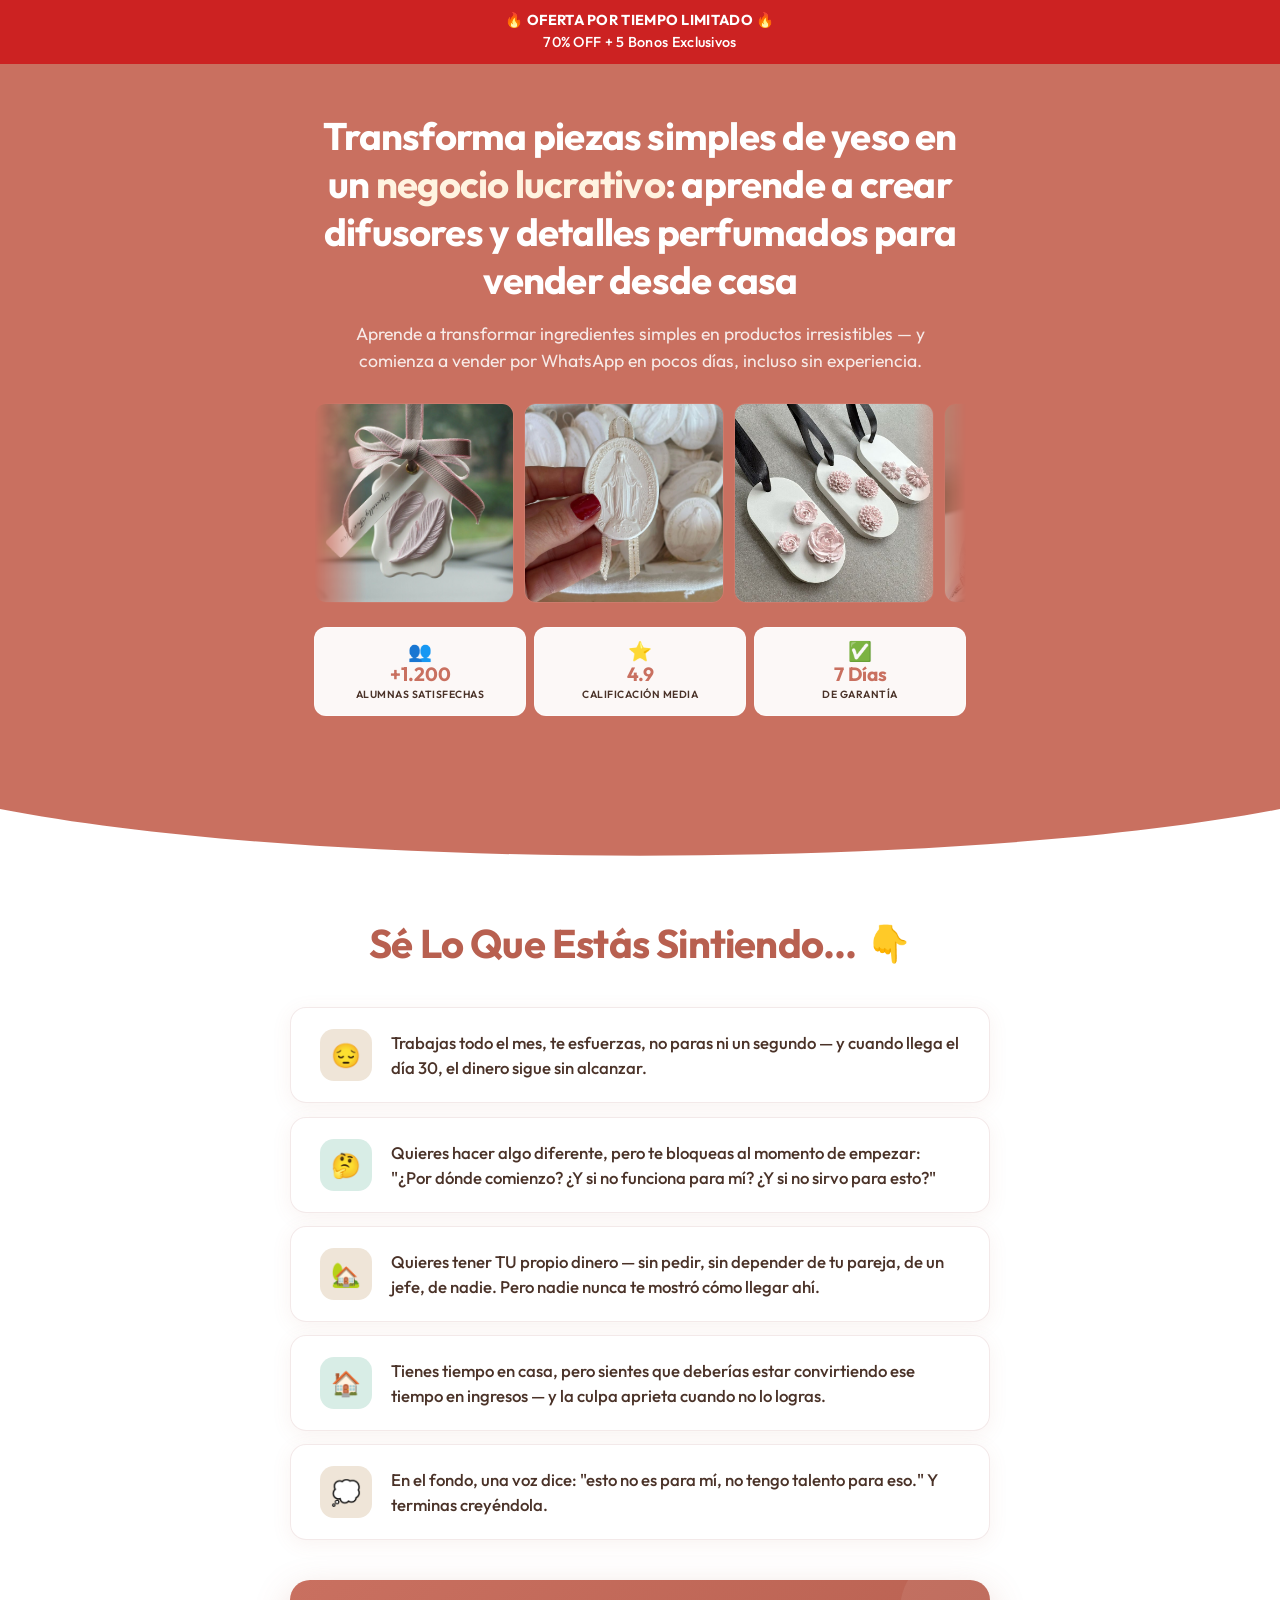
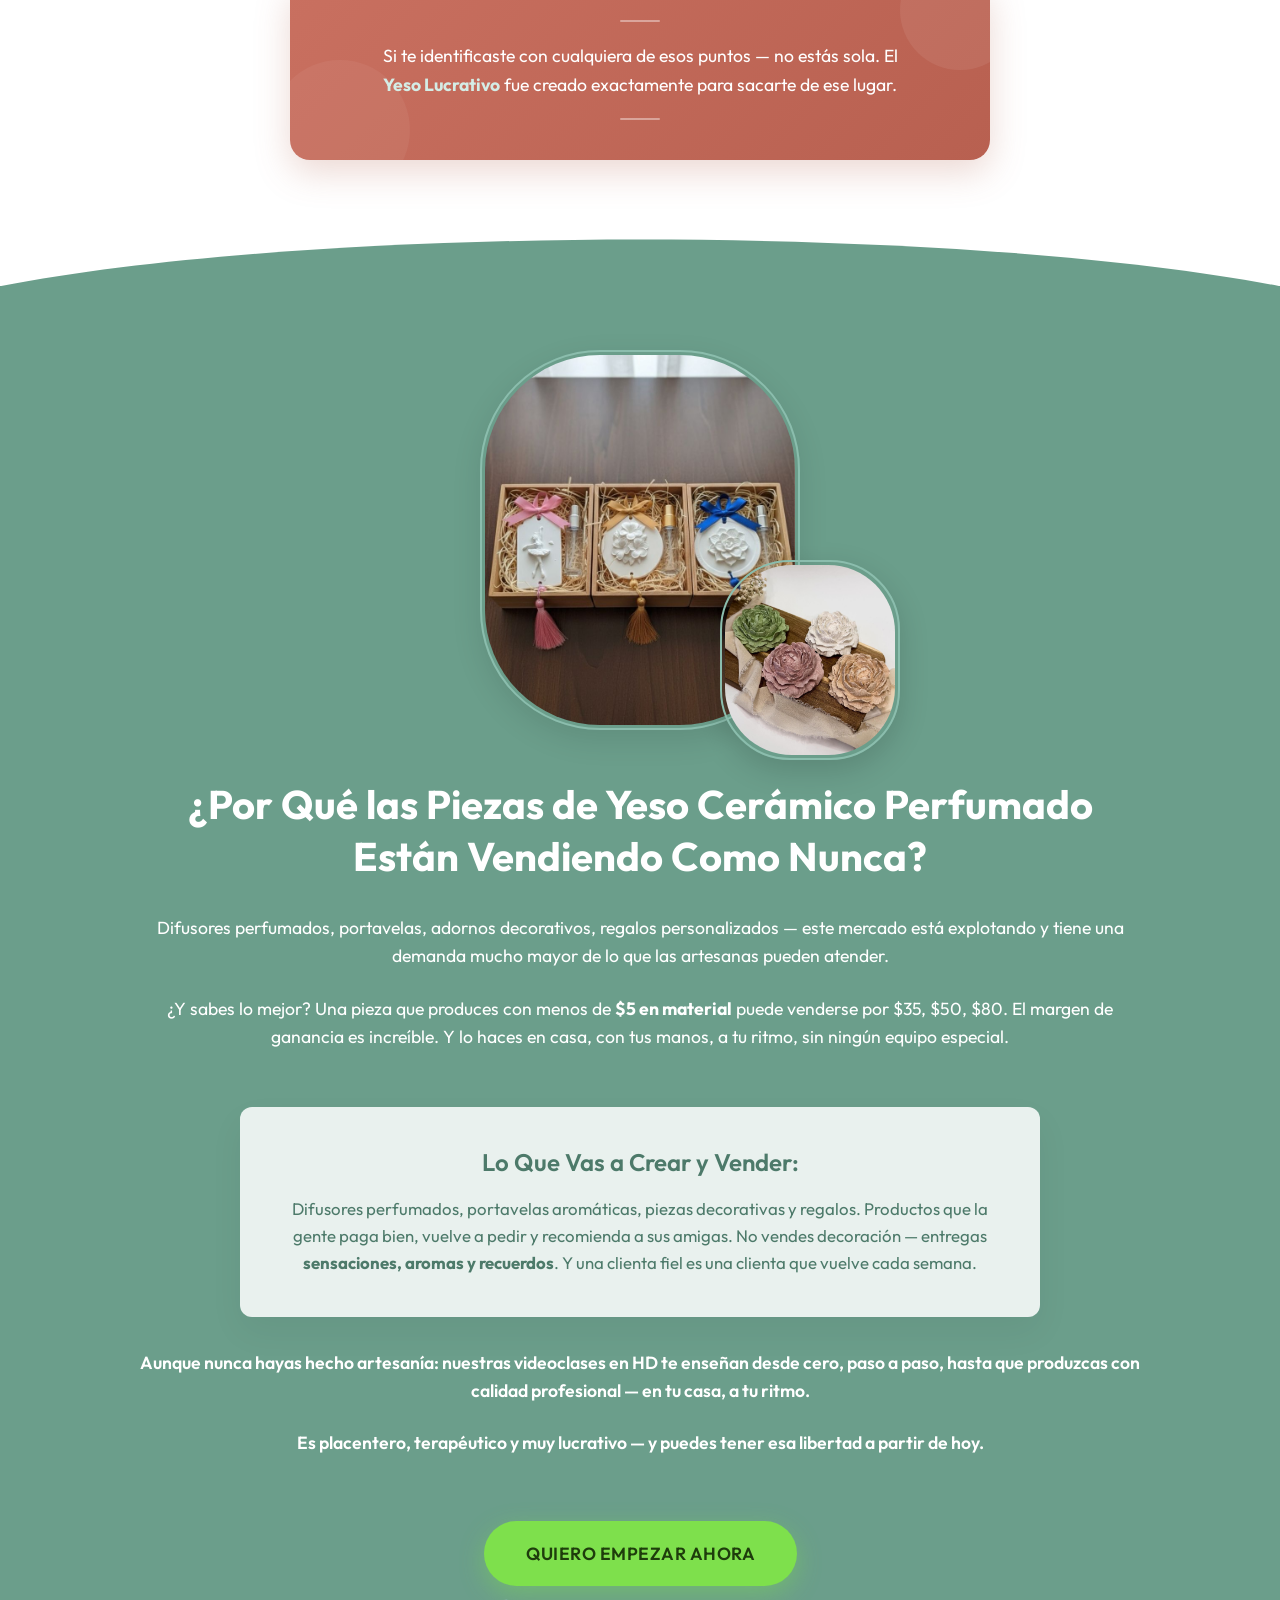
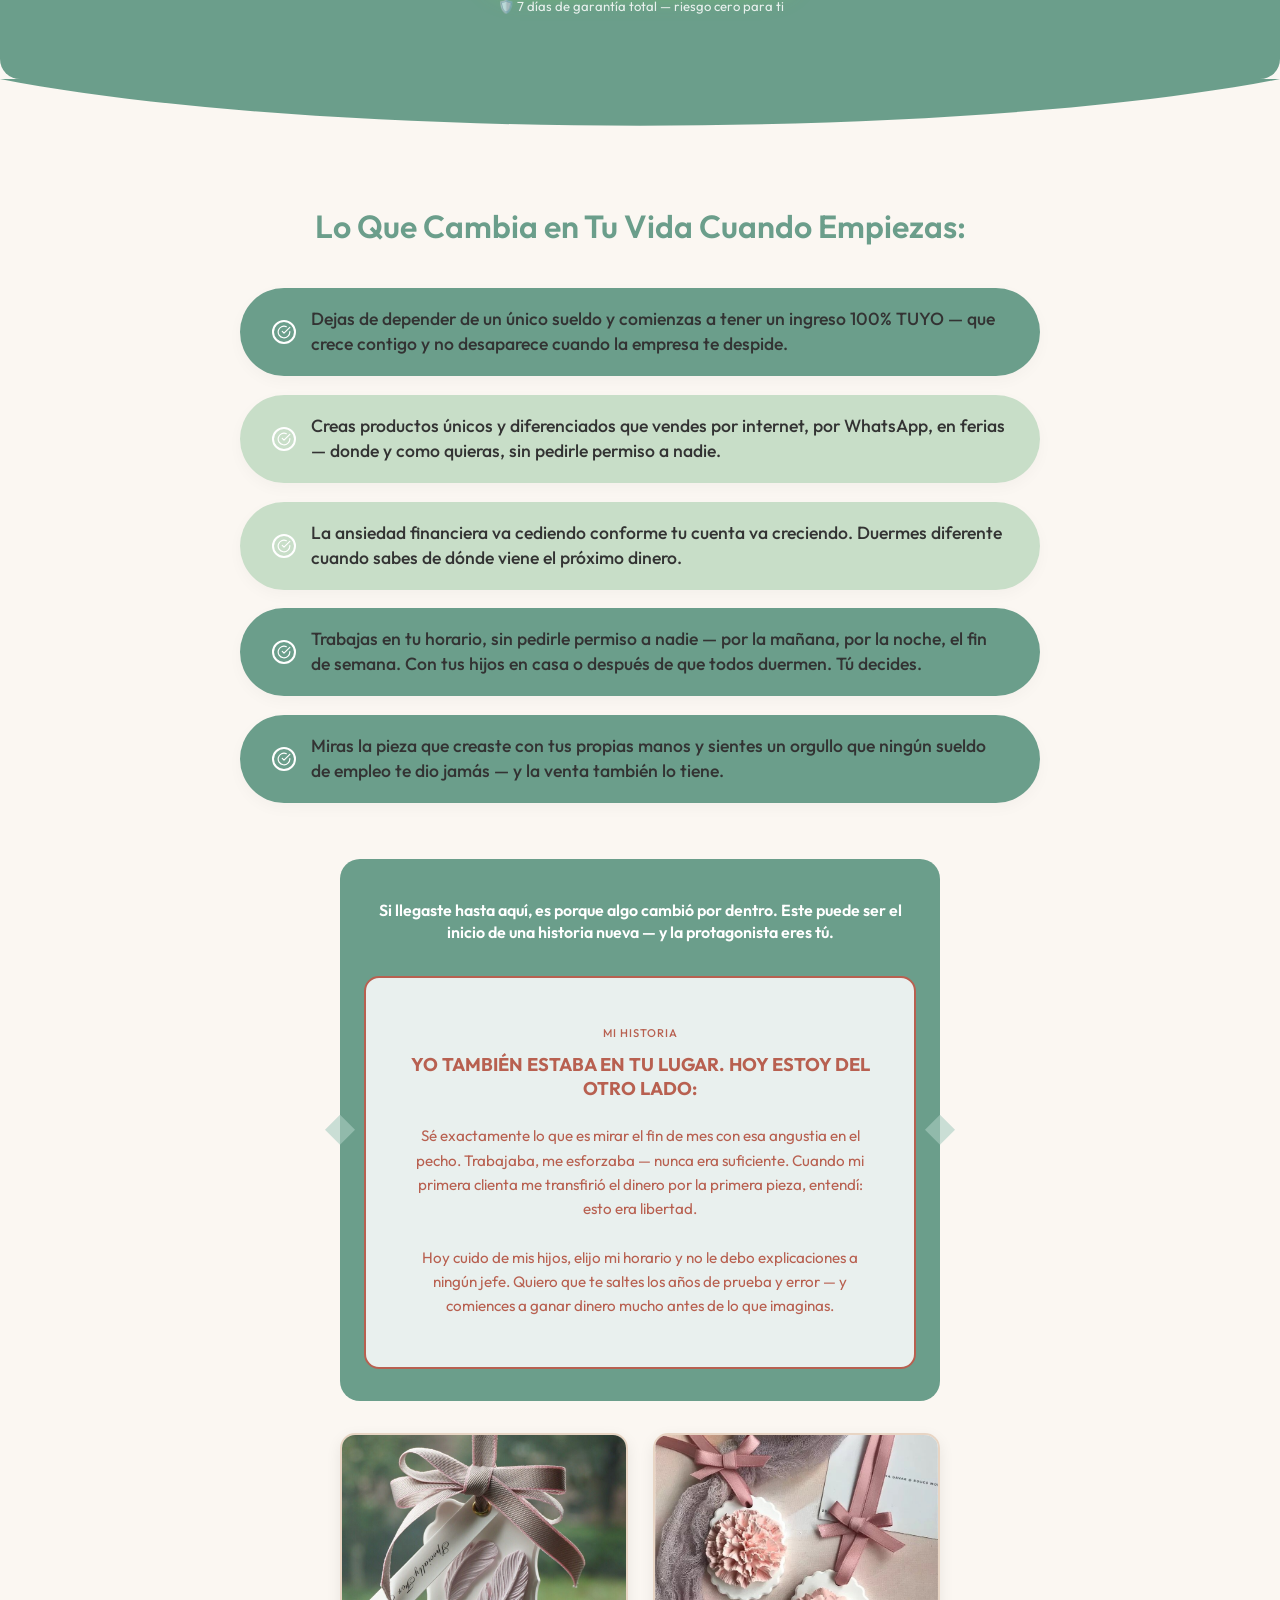
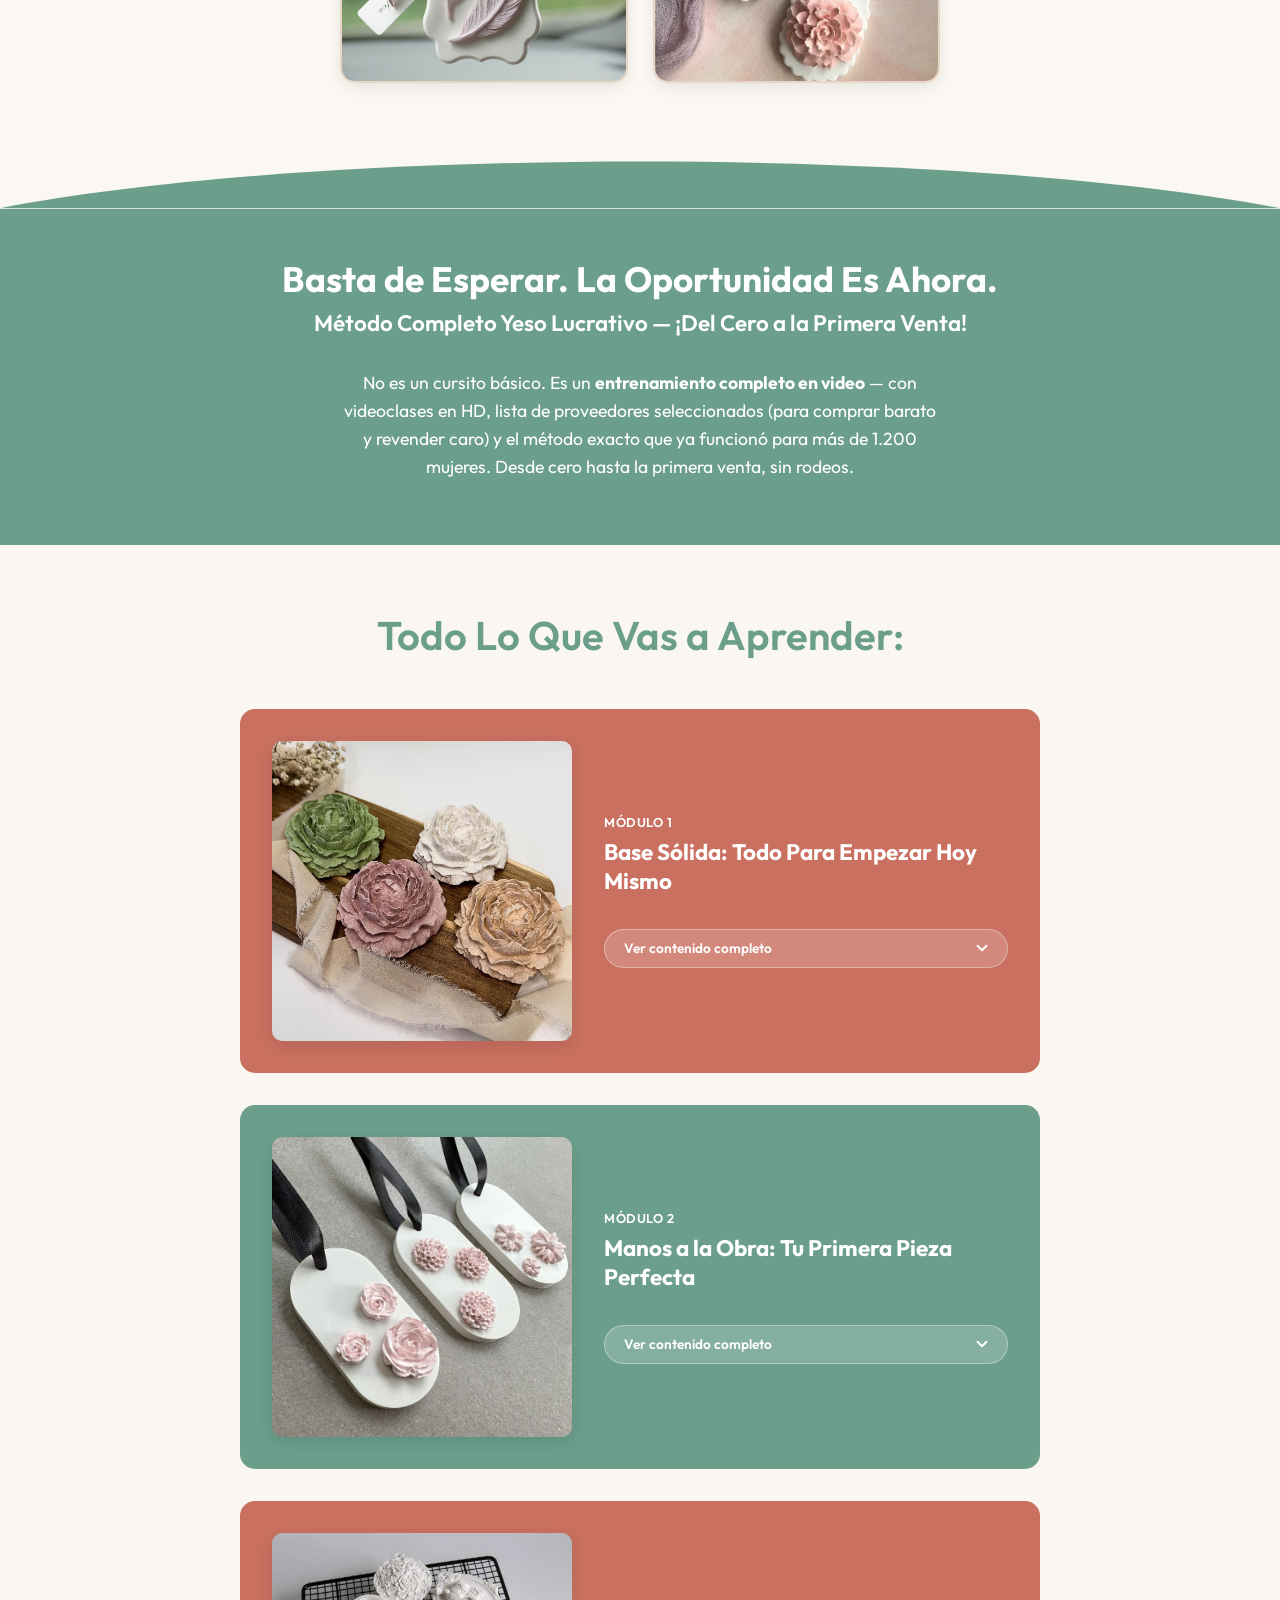
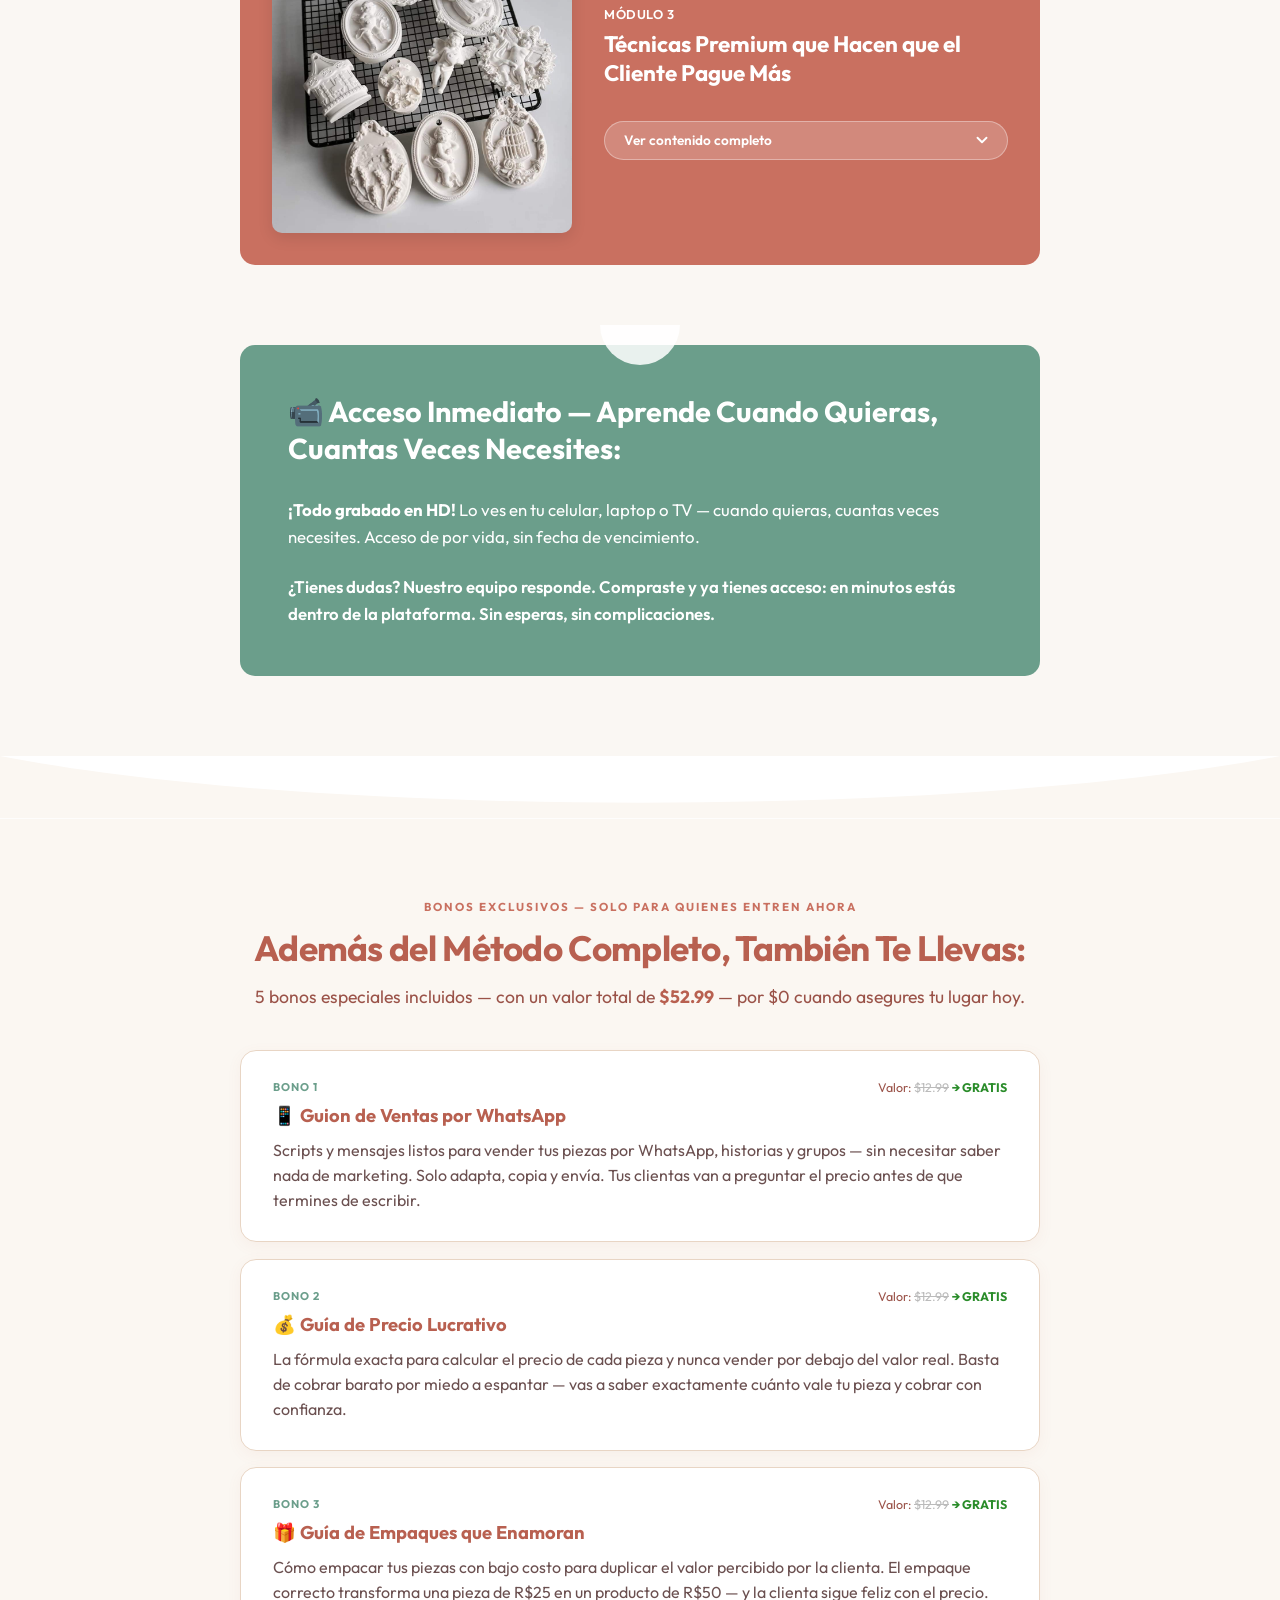
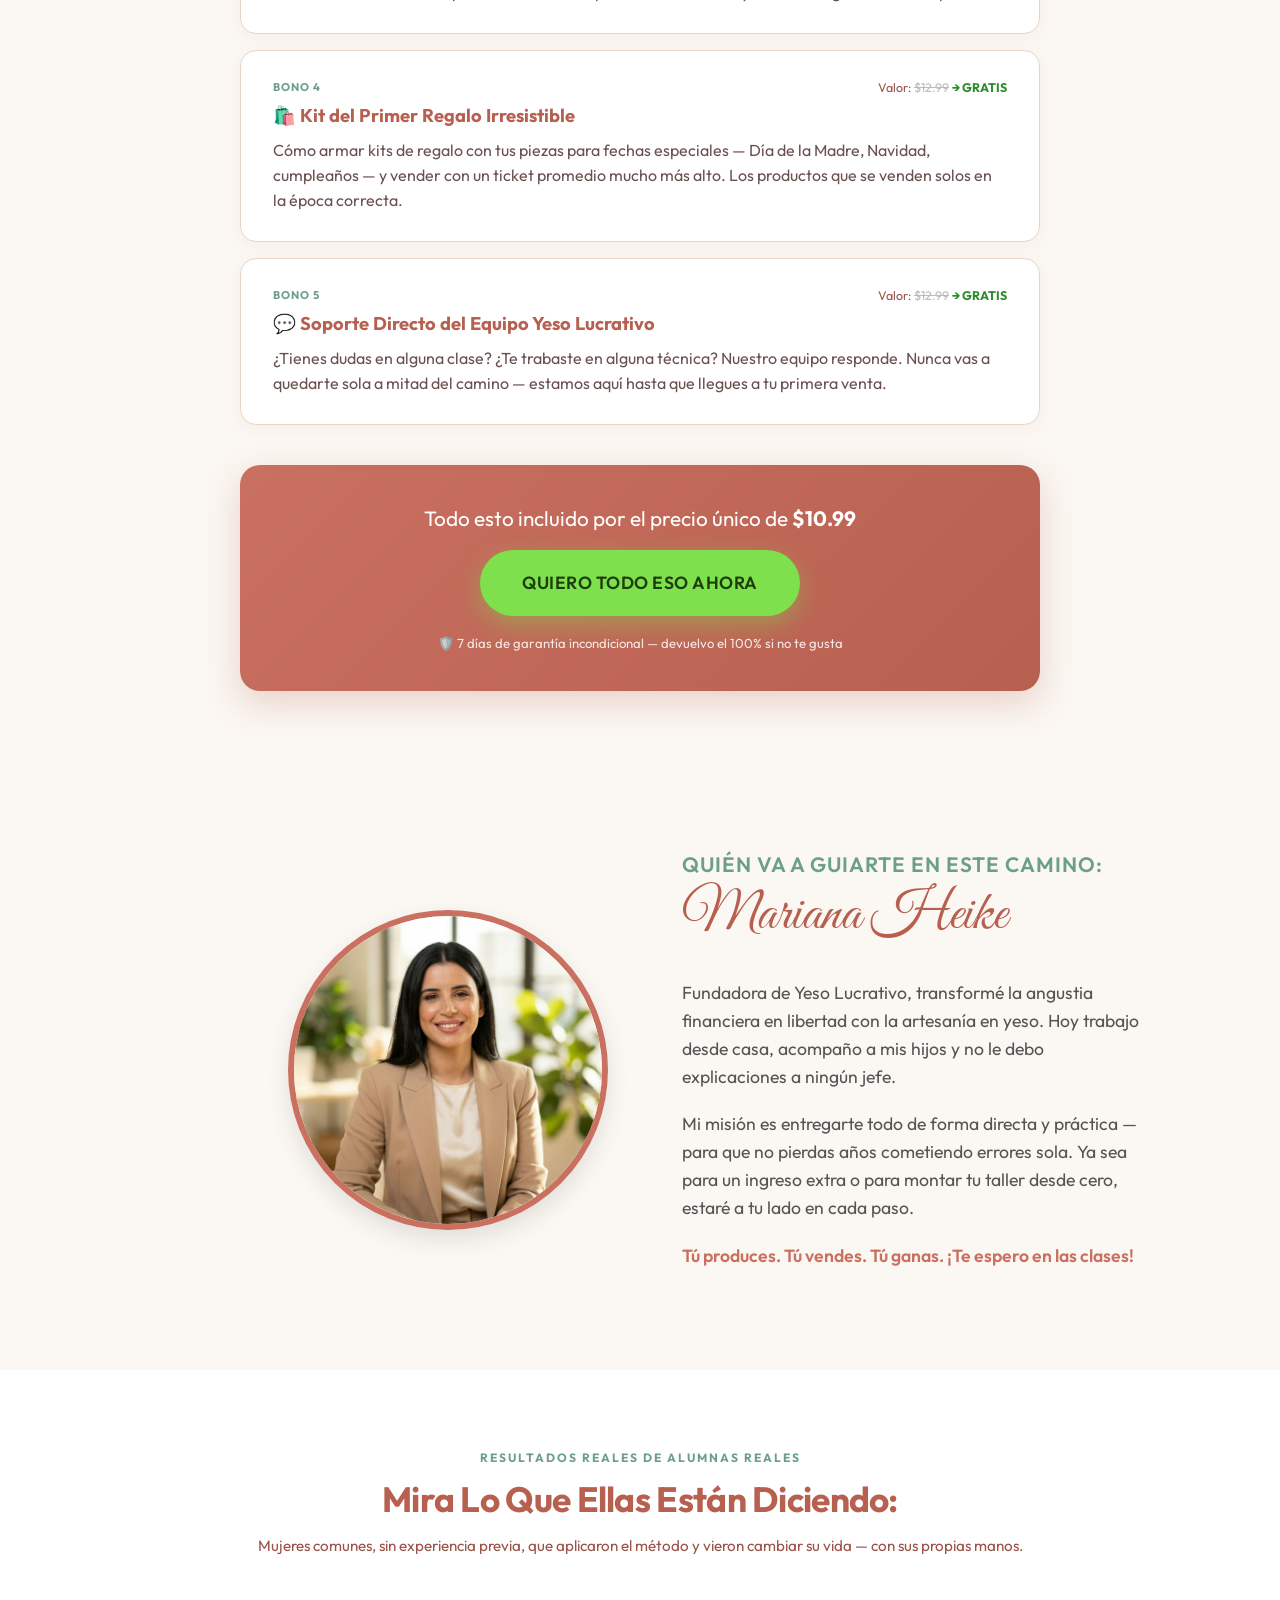
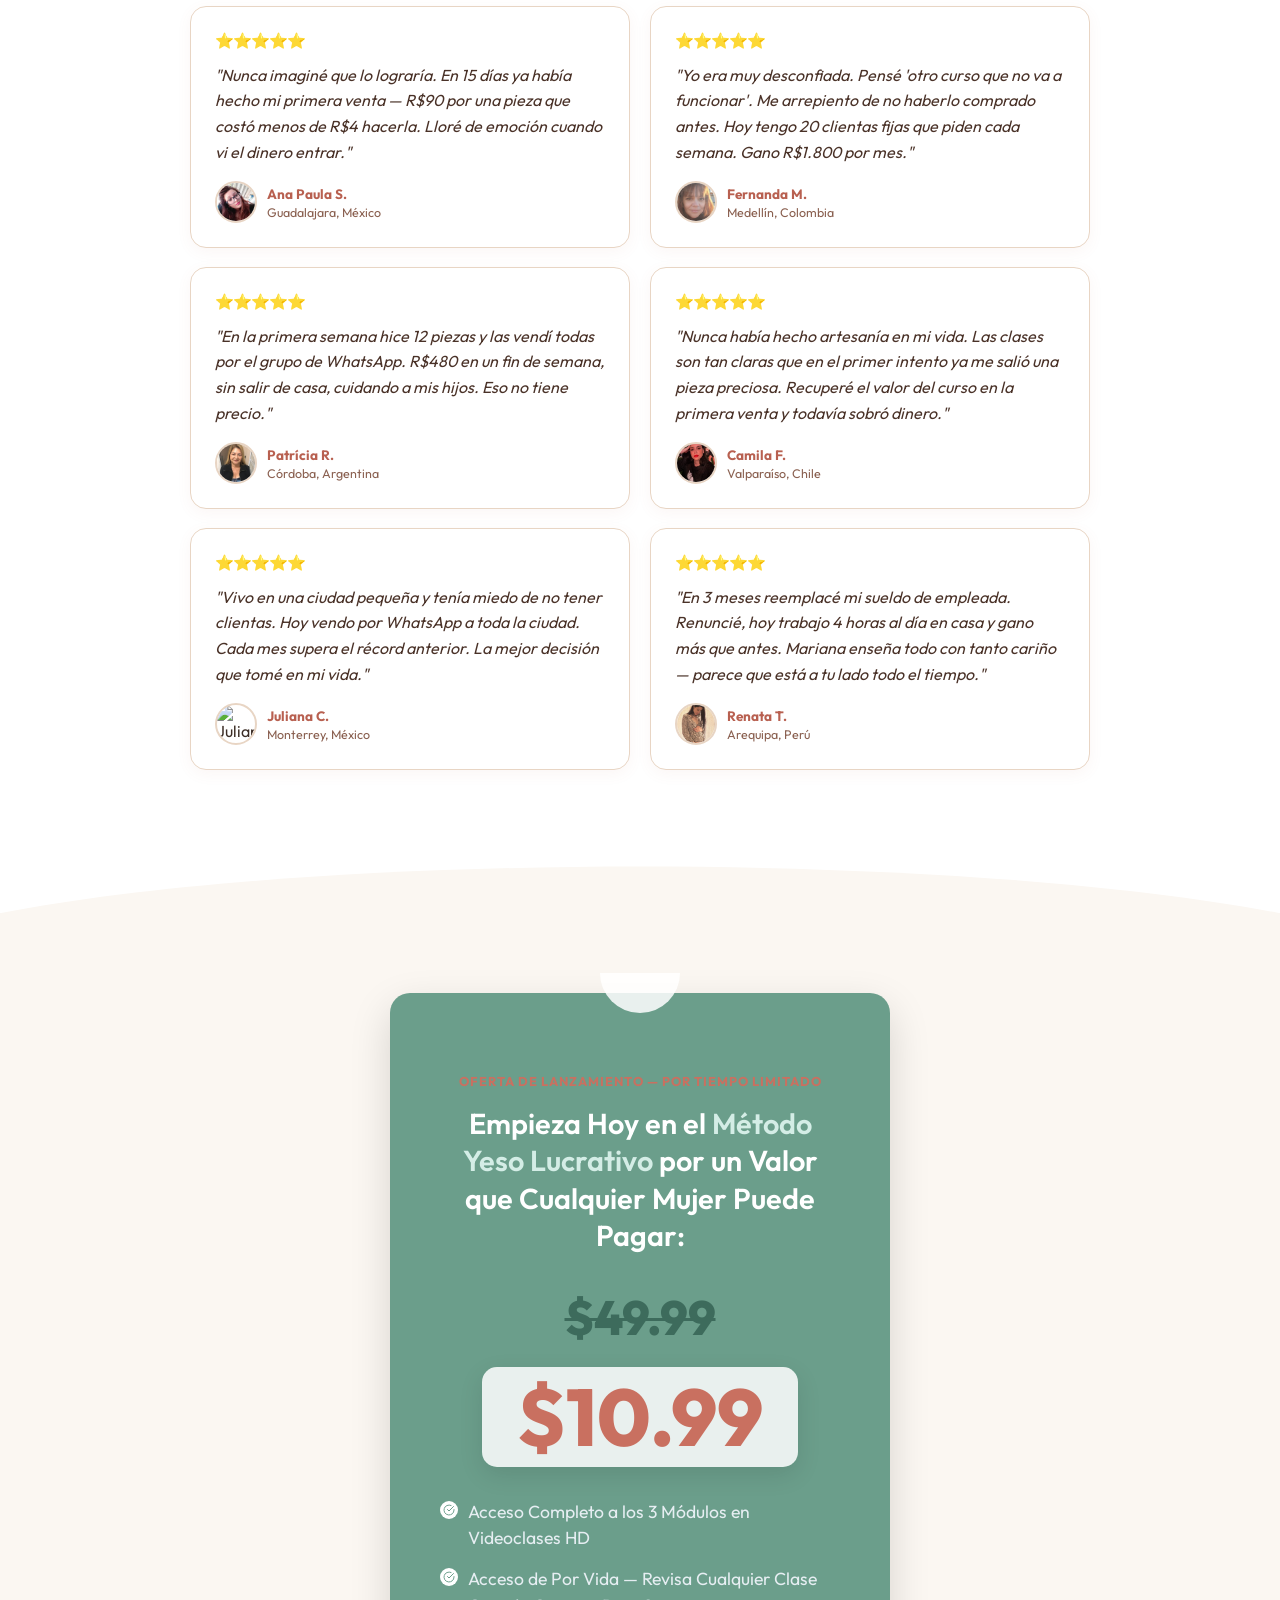
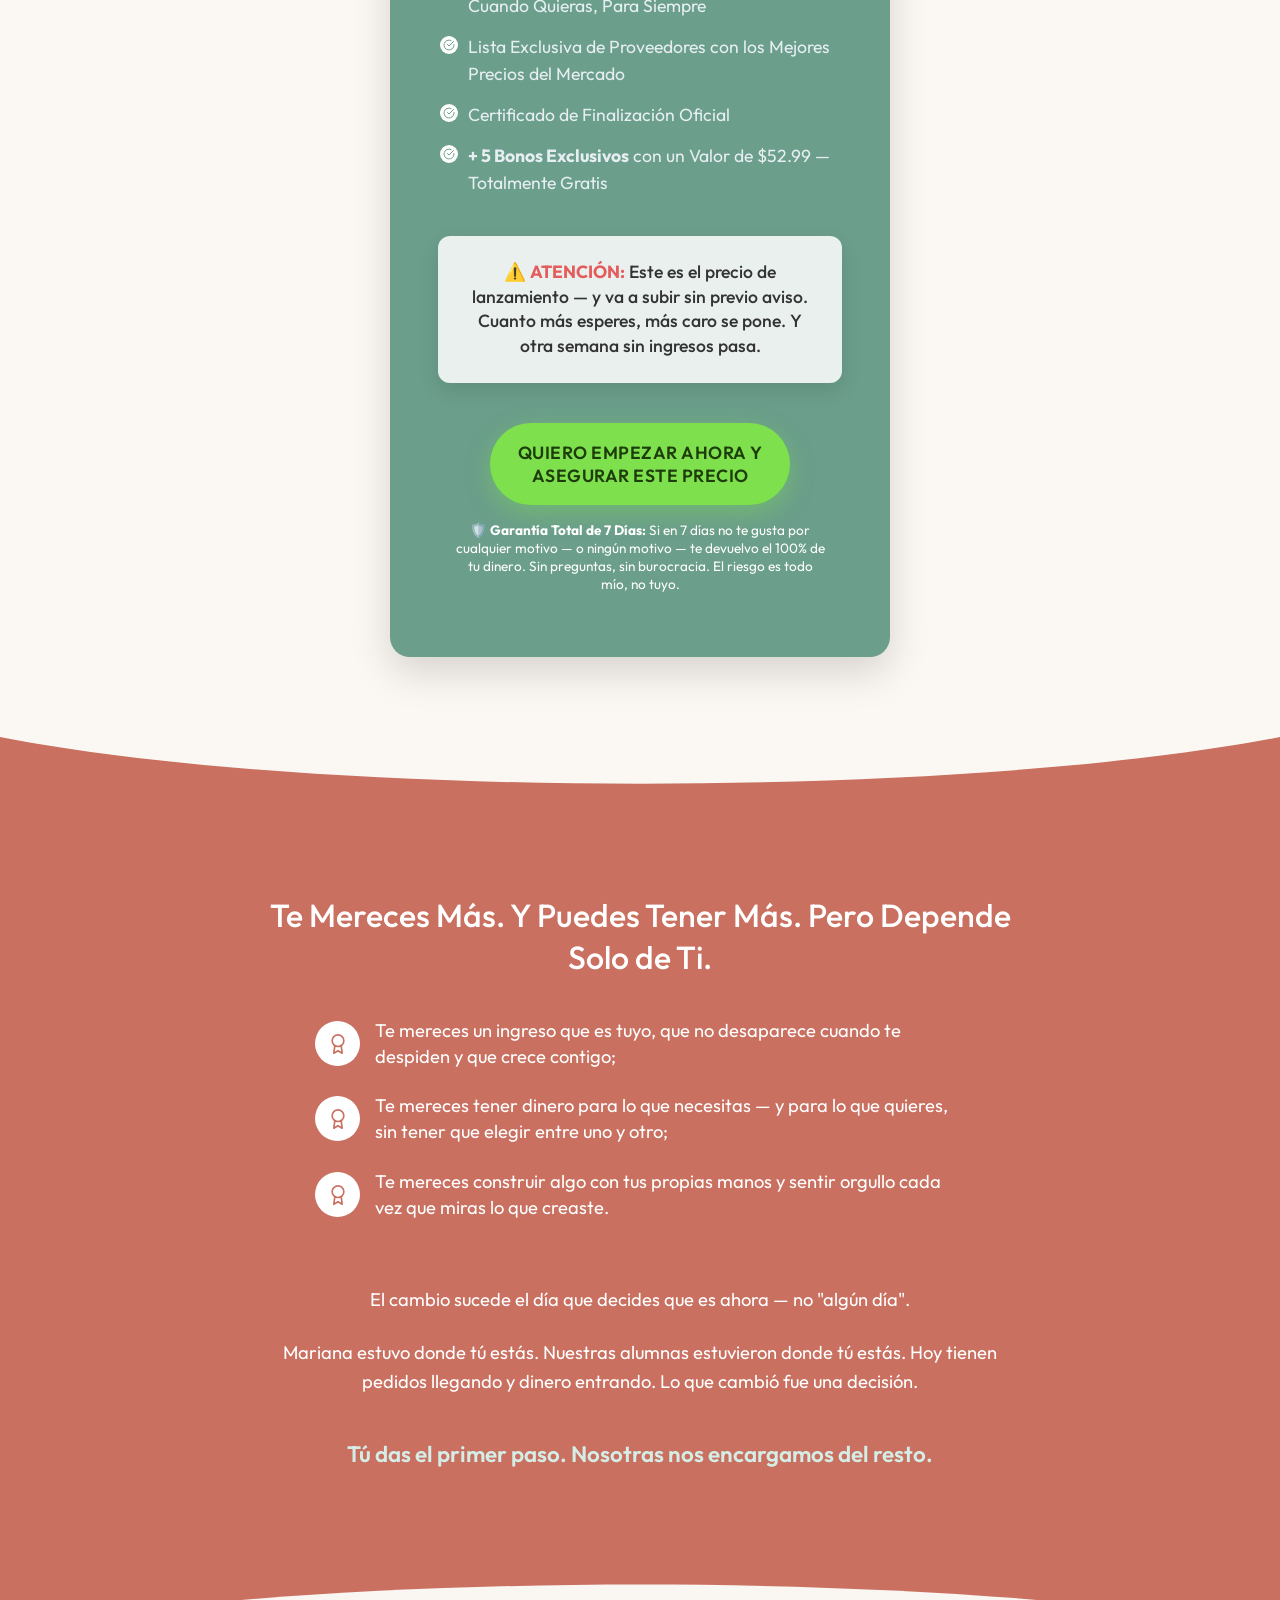
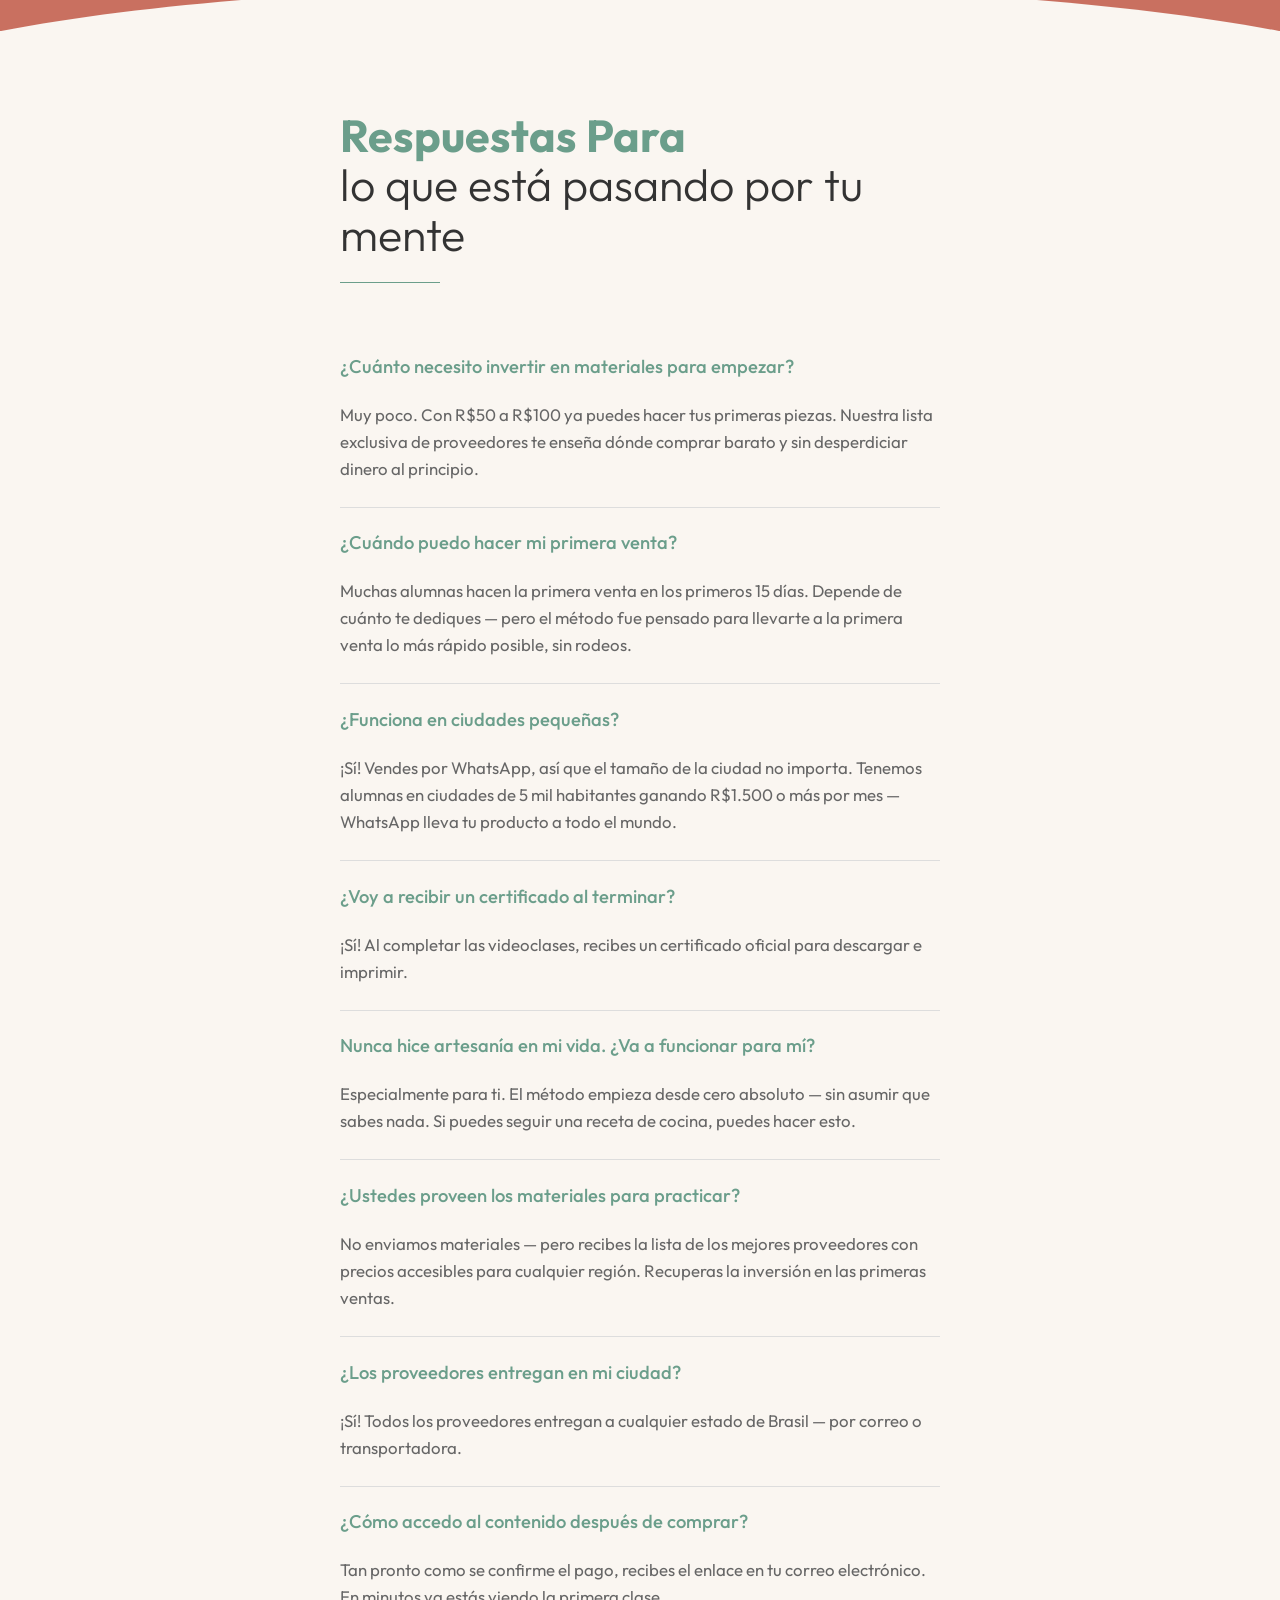
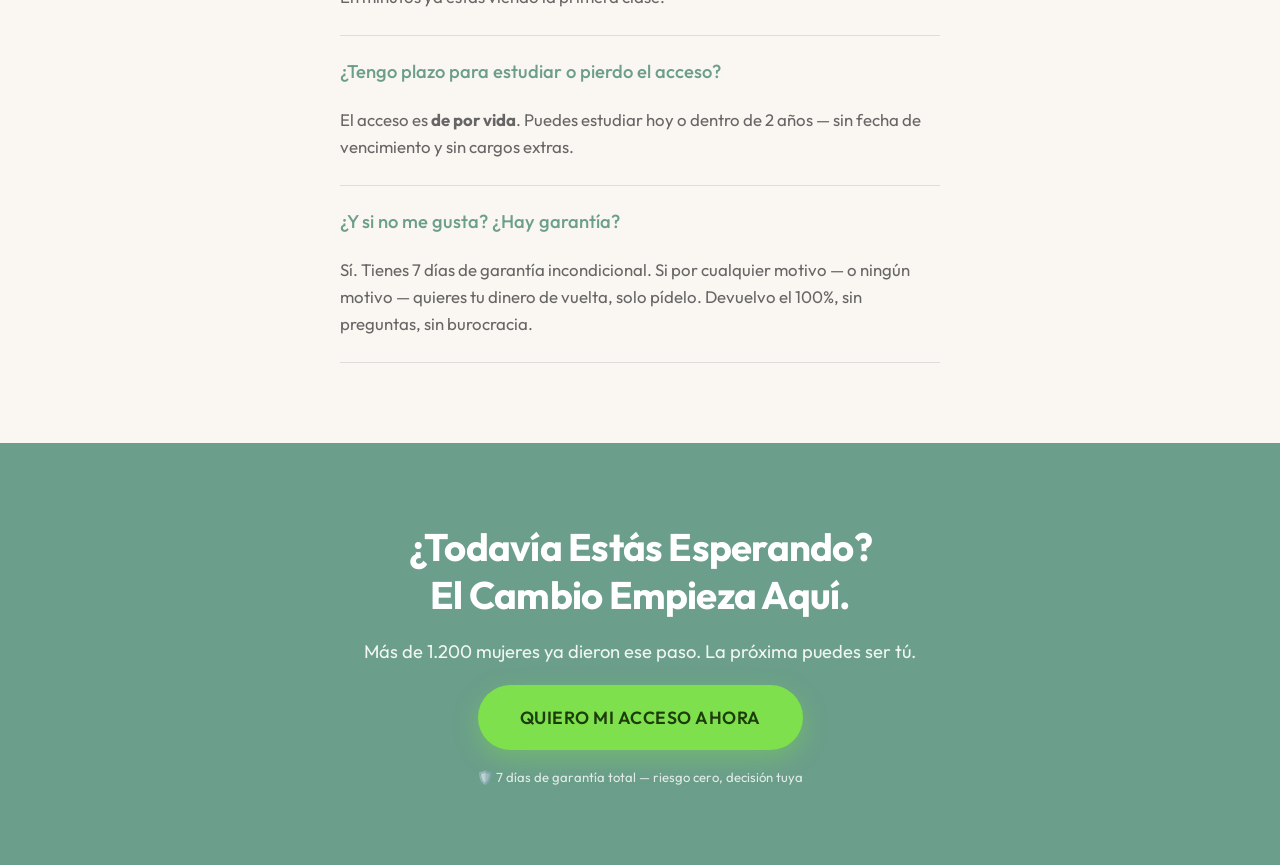
==== commit d8654735: "Update bonus values to use price converter" ====
--- a/index.html
+++ b/index.html
@@ -415,7 +415,8 @@
                 <div class="bonus-card">
                     <div class="bonus-header">
                         <span class="bonus-number">BONO 1</span>
-                        <span class="bonus-value">Valor: <s>$12.99</s> <strong>→ GRATIS</strong></span>
+                        <span class="bonus-value">Valor: <s><span class="price-converter" data-usd="12.99">$12.99</span></s> <strong>→ GRATIS</strong></span>
+
                     </div>
                     <h4 class="bonus-name">📱 Guion de Ventas por WhatsApp</h4>
                     <p class="bonus-desc">Scripts y mensajes listos para vender tus piezas por WhatsApp, historias y grupos — sin necesitar saber nada de marketing. Solo adapta, copia y envía. Tus clientas van a preguntar el precio antes de que termines de escribir.</p>
@@ -424,7 +425,7 @@
                 <div class="bonus-card">
                     <div class="bonus-header">
                         <span class="bonus-number">BONO 2</span>
-                        <span class="bonus-value">Valor: <s>$8.99</s> <strong>→ GRATIS</strong></span>
+                        <span class="bonus-value">Valor: <s><span class="price-converter" data-usd="12.99">$12.99</span></s> <strong>→ GRATIS</strong></span>
                     </div>
                     <h4 class="bonus-name">💰 Guía de Precio Lucrativo</h4>
                     <p class="bonus-desc">La fórmula exacta para calcular el precio de cada pieza y nunca vender por debajo del valor real. Basta de cobrar barato por miedo a espantar — vas a saber exactamente cuánto vale tu pieza y cobrar con confianza.</p>
@@ -433,7 +434,7 @@
                 <div class="bonus-card">
                     <div class="bonus-header">
                         <span class="bonus-number">BONO 3</span>
-                        <span class="bonus-value">Valor: <s>$6.99</s> <strong>→ GRATIS</strong></span>
+                        <span class="bonus-value">Valor: <s><span class="price-converter" data-usd="12.99">$8.99</span></s> <strong>→ GRATIS</strong></span>
                     </div>
                     <h4 class="bonus-name">🎁 Guía de Empaques que Enamoran</h4>
                     <p class="bonus-desc">Cómo empacar tus piezas con bajo costo para duplicar el valor percibido por la clienta. El empaque correcto transforma una pieza de R$25 en un producto de R$50 — y la clienta sigue feliz con el precio.</p>
@@ -442,7 +443,7 @@
                 <div class="bonus-card">
                     <div class="bonus-header">
                         <span class="bonus-number">BONO 4</span>
-                        <span class="bonus-value">Valor: <s>$4.99</s> <strong>→ GRATIS</strong></span>
+                        <span class="bonus-value">Valor: <s><span class="price-converter" data-usd="12.99">$4.99</span></s> <strong>→ GRATIS</strong></span>
                     </div>
                     <h4 class="bonus-name">🛍️ Kit del Primer Regalo Irresistible</h4>
                     <p class="bonus-desc">Cómo armar kits de regalo con tus piezas para fechas especiales — Día de la Madre, Navidad, cumpleaños — y vender con un ticket promedio mucho más alto. Los productos que se venden solos en la época correcta.</p>
@@ -451,7 +452,7 @@
                 <div class="bonus-card">
                     <div class="bonus-header">
                         <span class="bonus-number">BONO 5</span>
-                        <span class="bonus-value">Valor: <s>$18.99</s> <strong>→ GRATIS</strong></span>
+                        <span class="bonus-value">Valor: <s><span class="price-converter" data-usd="12.99">$18.99</span></s> <strong>→ GRATIS</strong></span>
                     </div>
                     <h4 class="bonus-name">💬 Soporte Directo del Equipo Yeso Lucrativo</h4>
                     <p class="bonus-desc">¿Tienes dudas en alguna clase? ¿Te trabaste en alguna técnica? Nuestro equipo responde. Nunca vas a quedarte sola a mitad del camino — estamos aquí hasta que llegues a tu primera venta.</p>
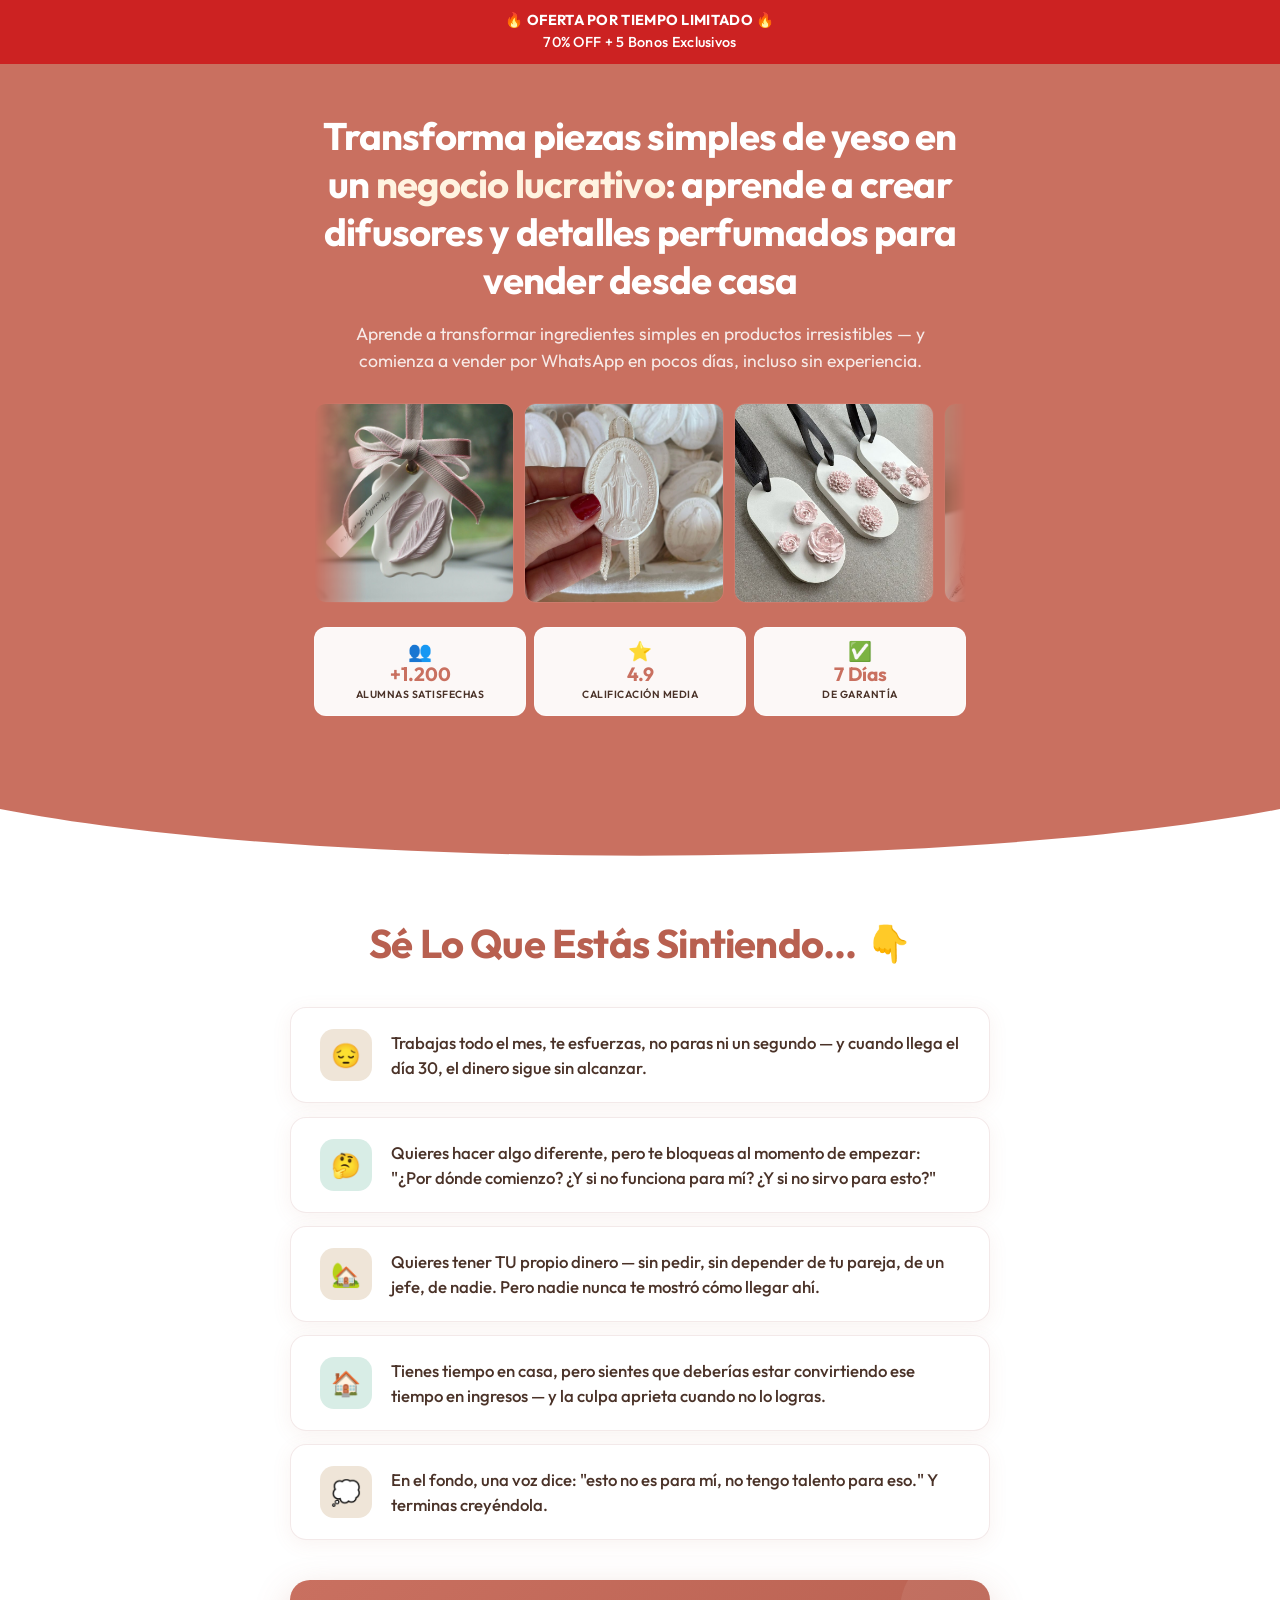
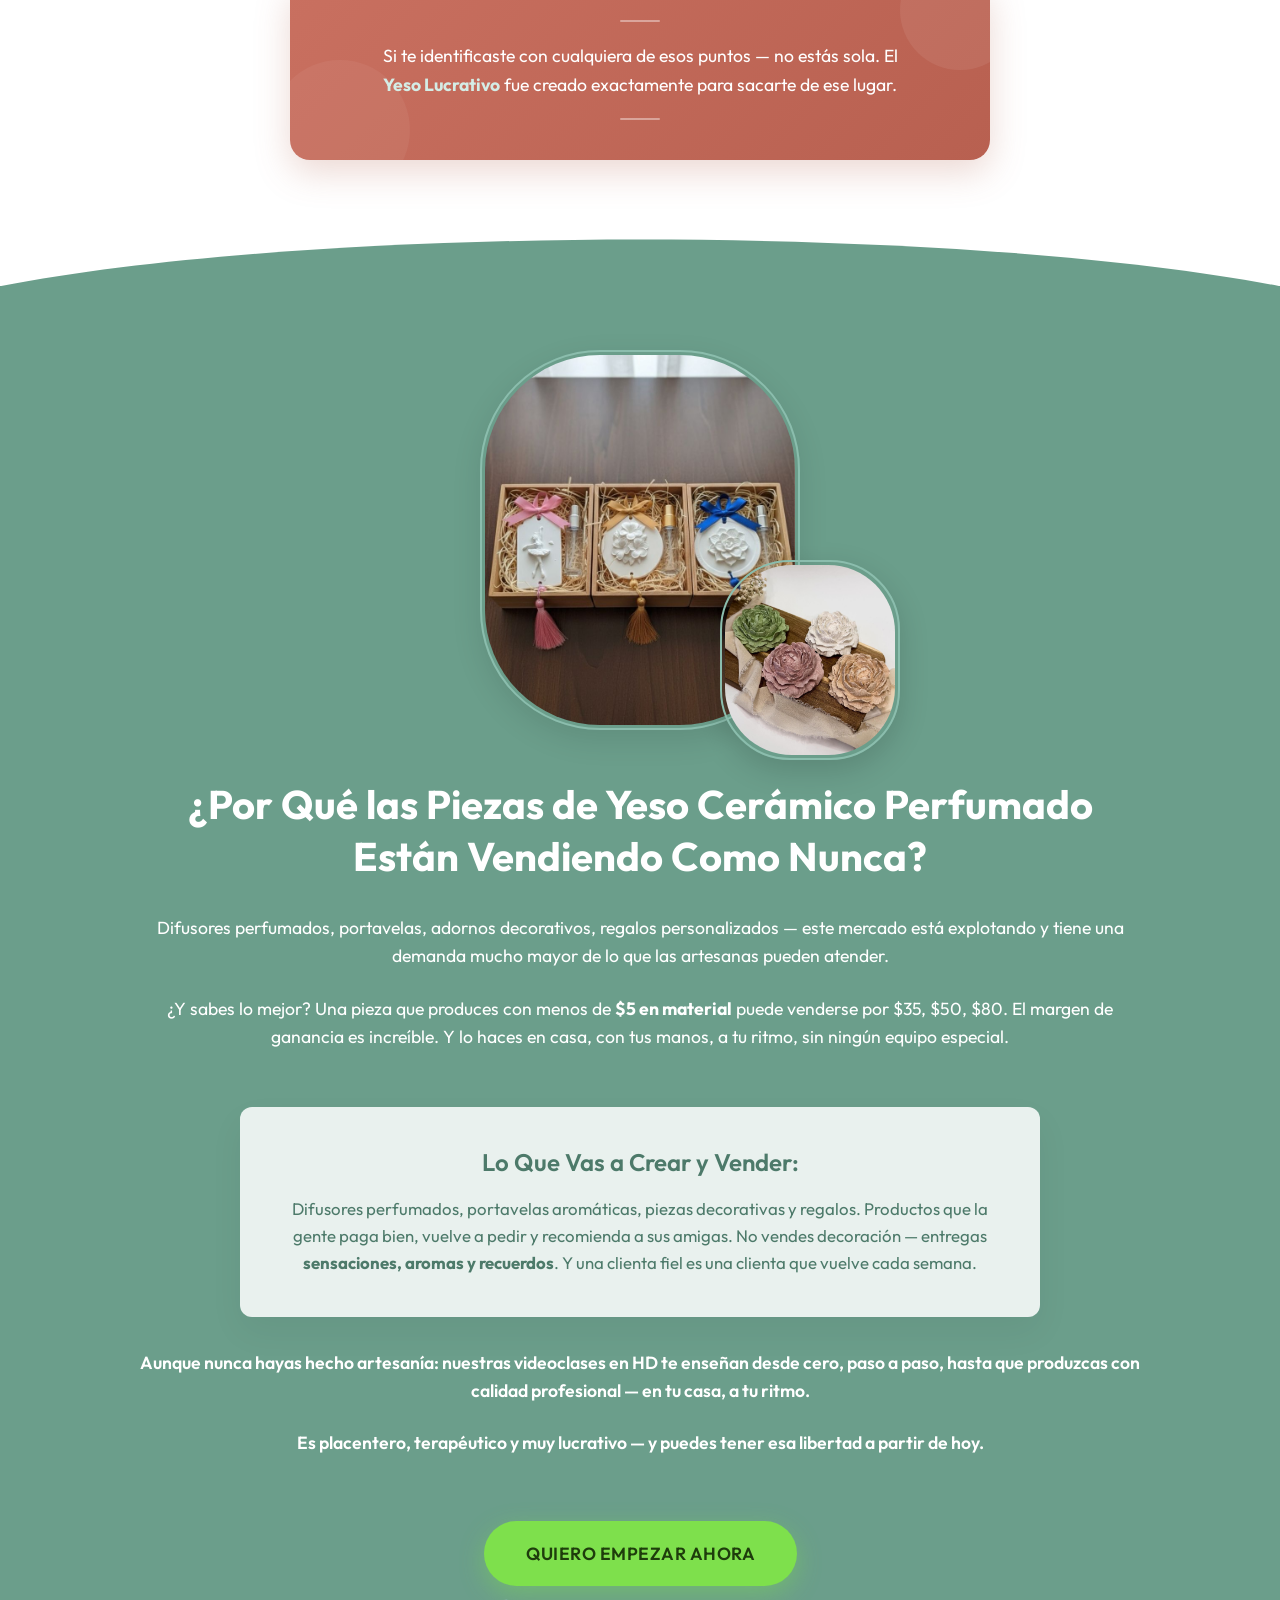
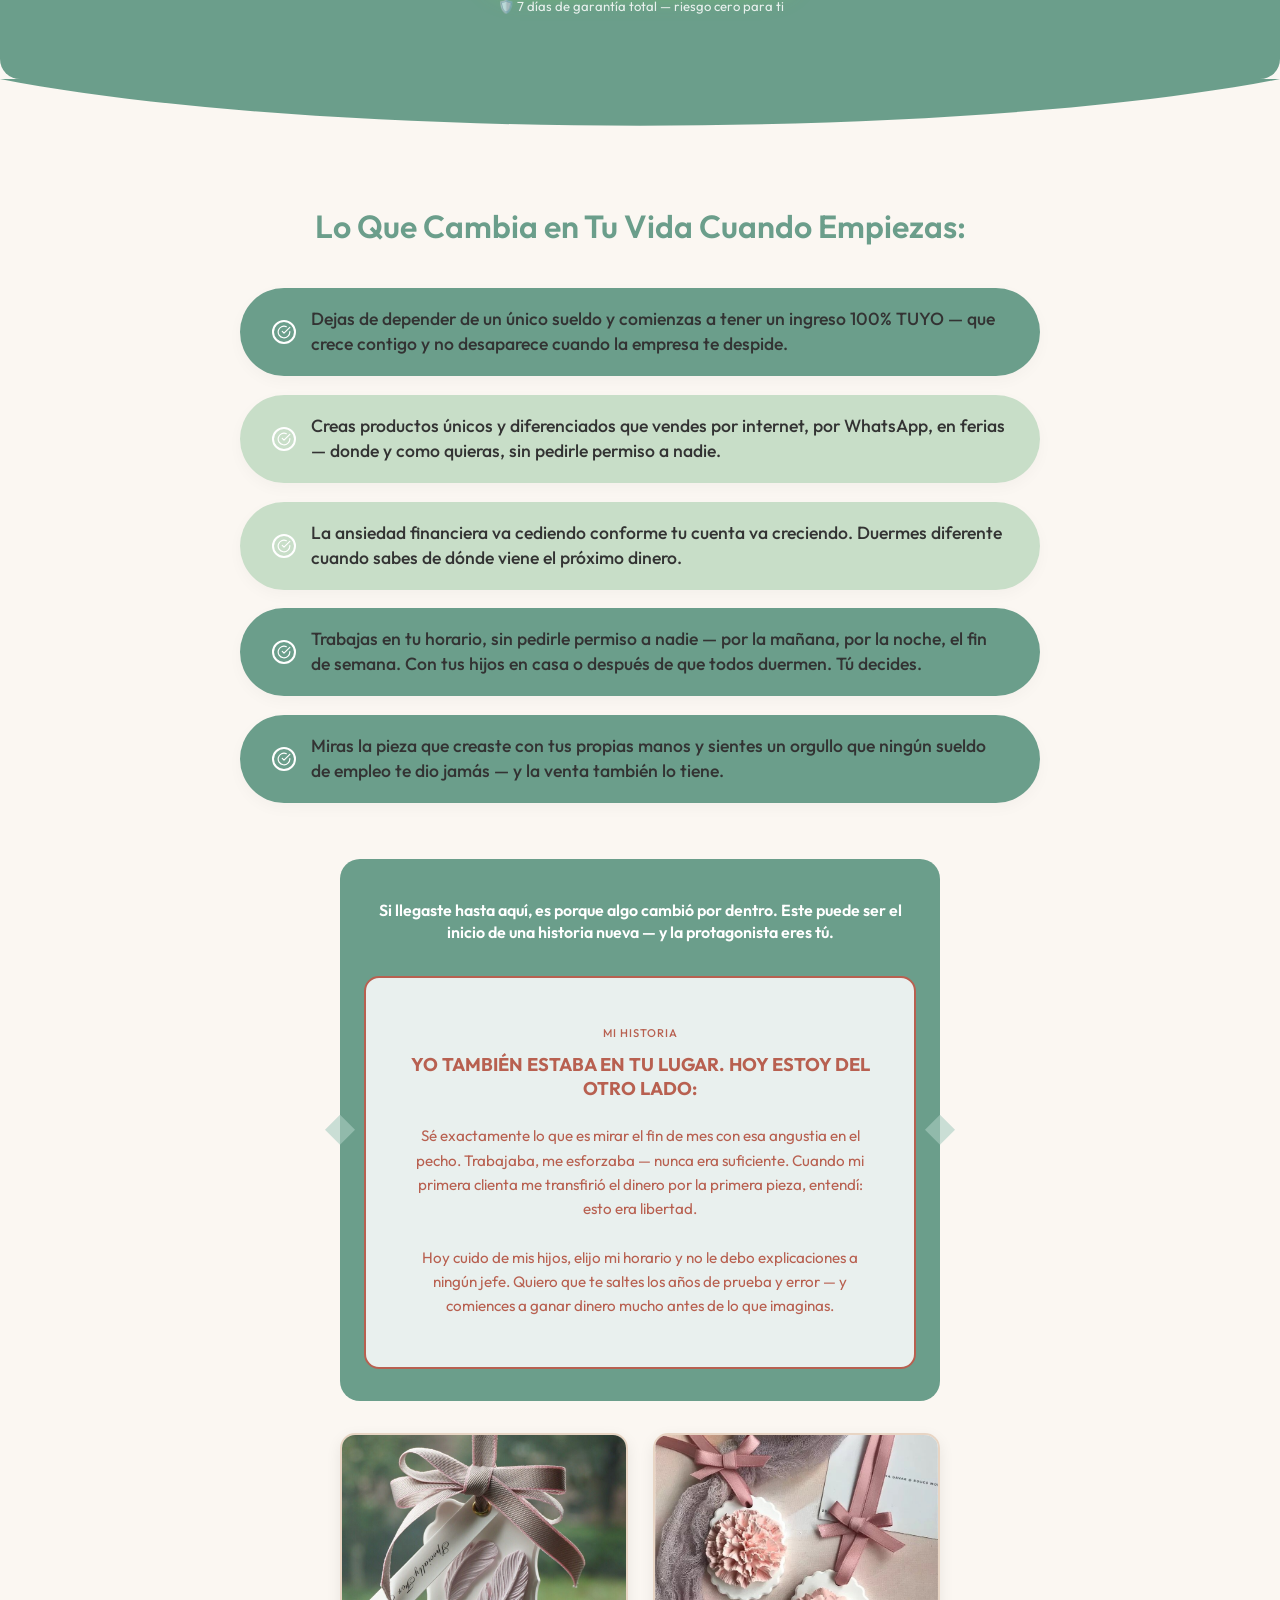
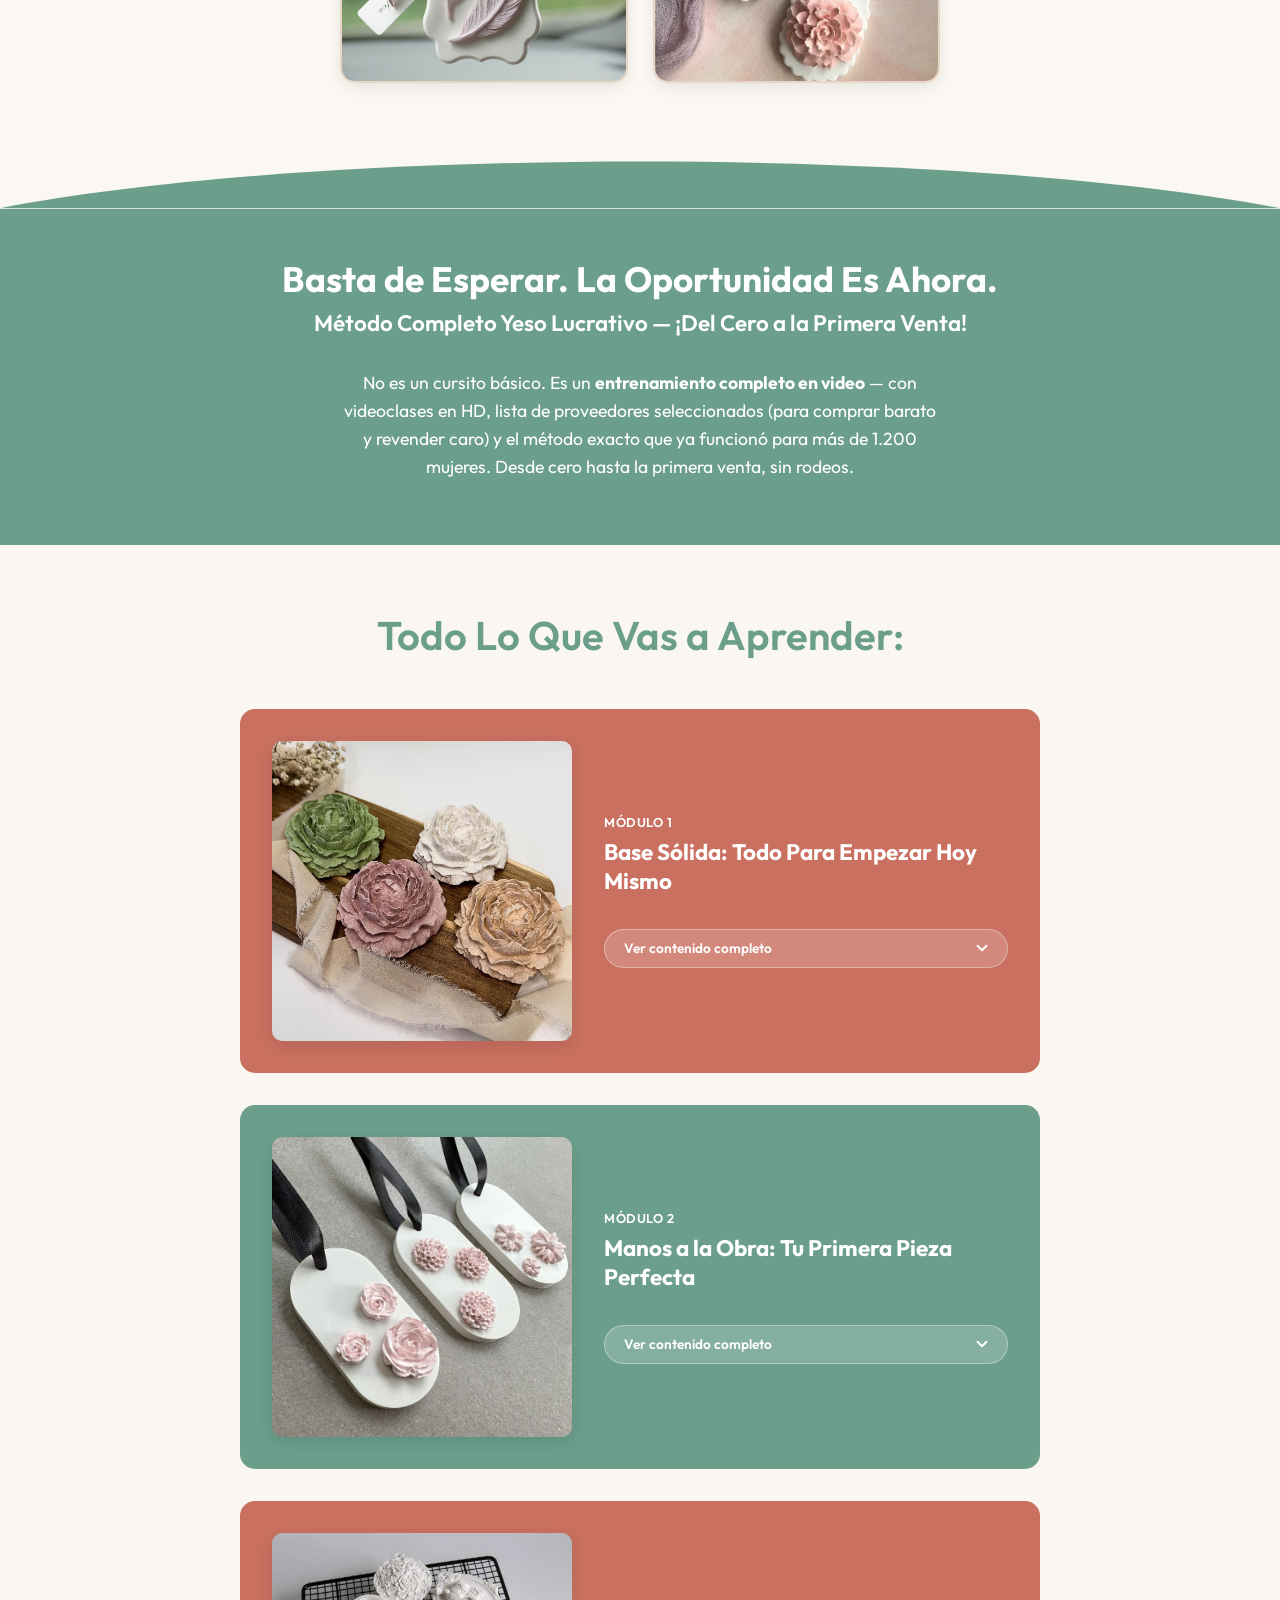
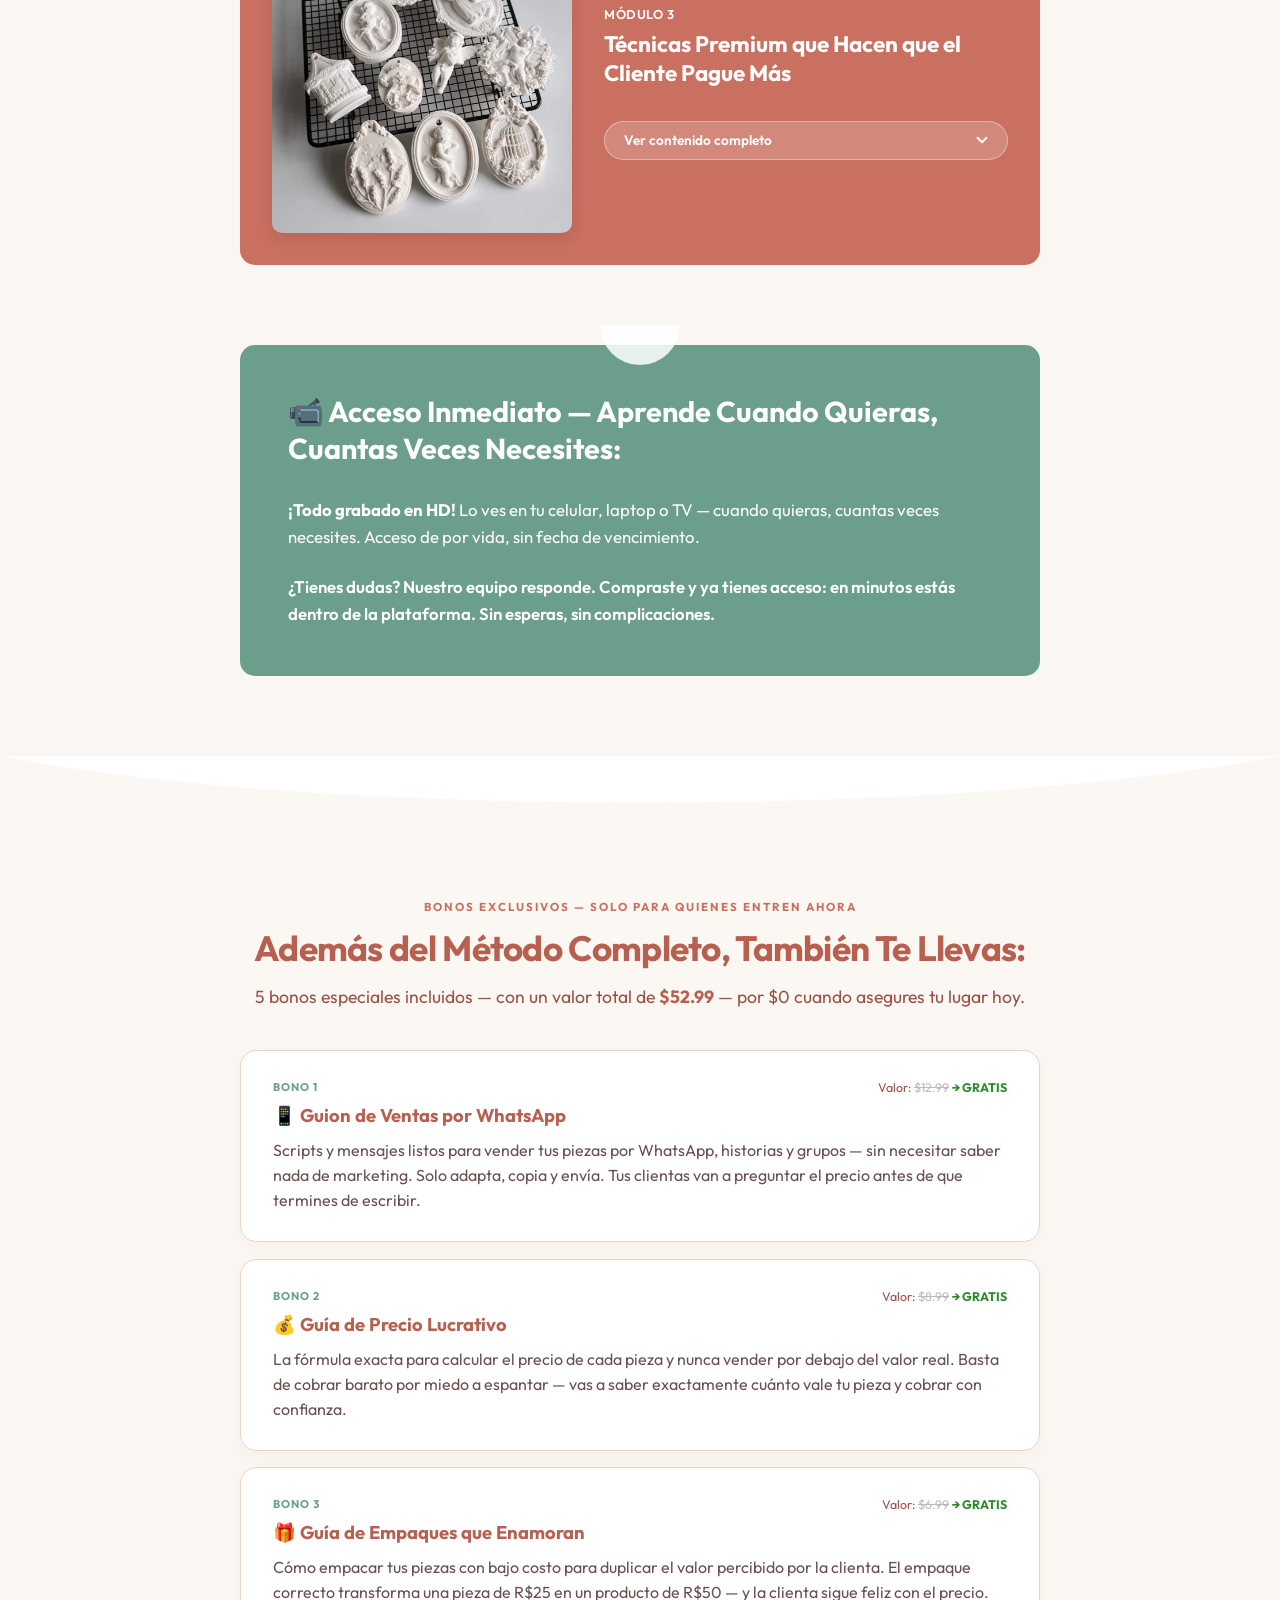
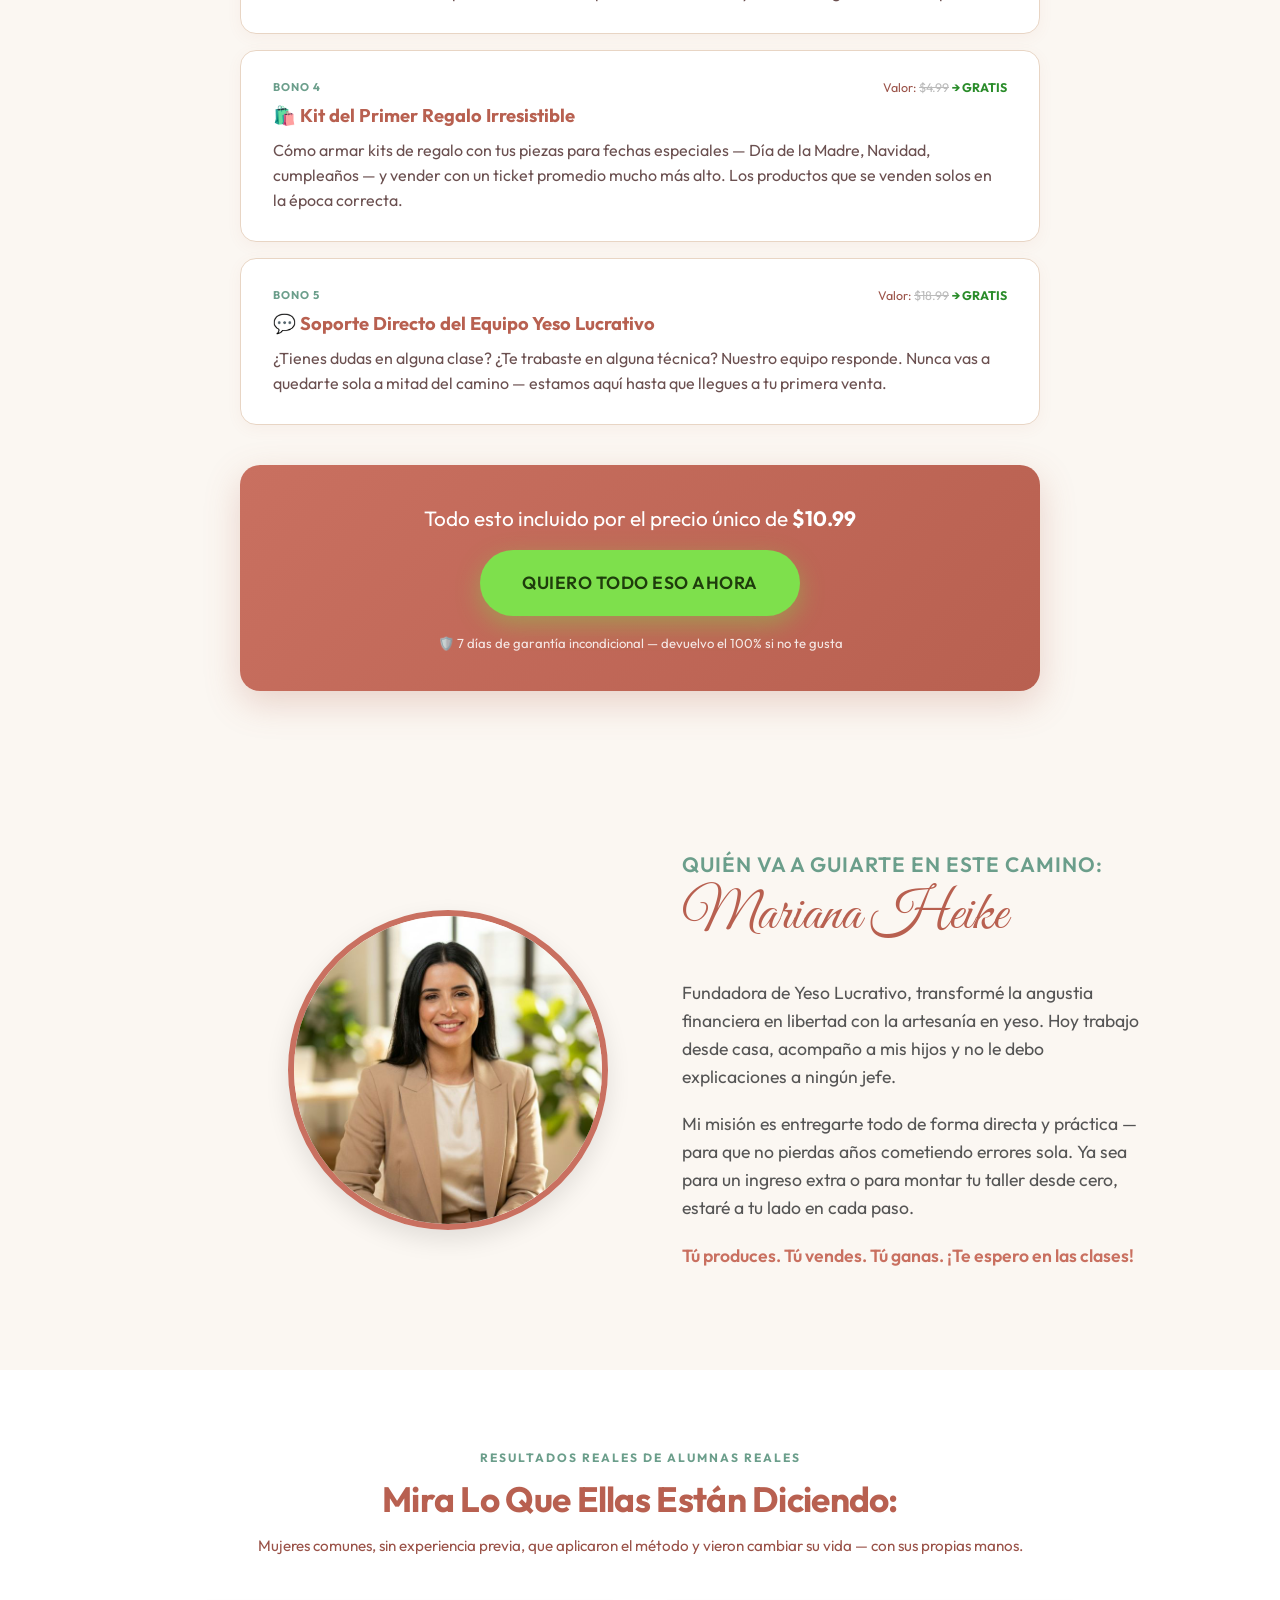
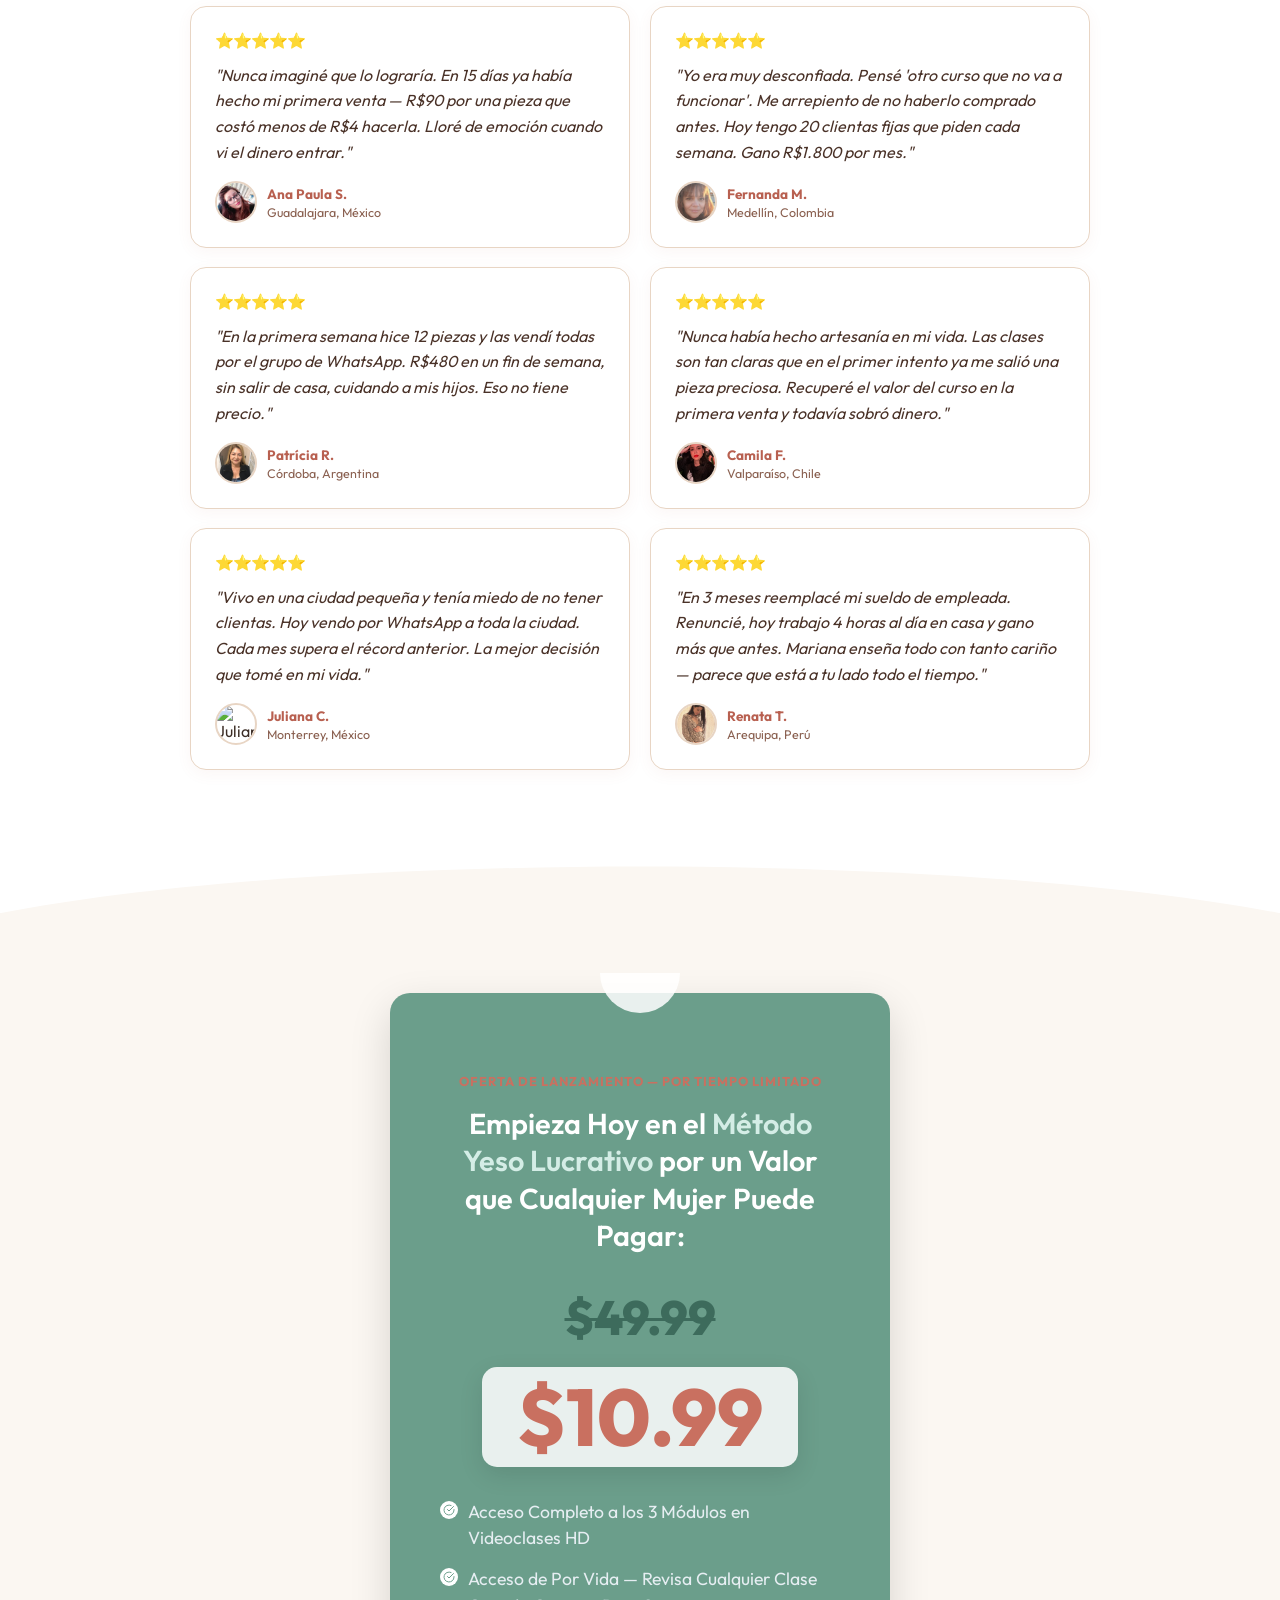
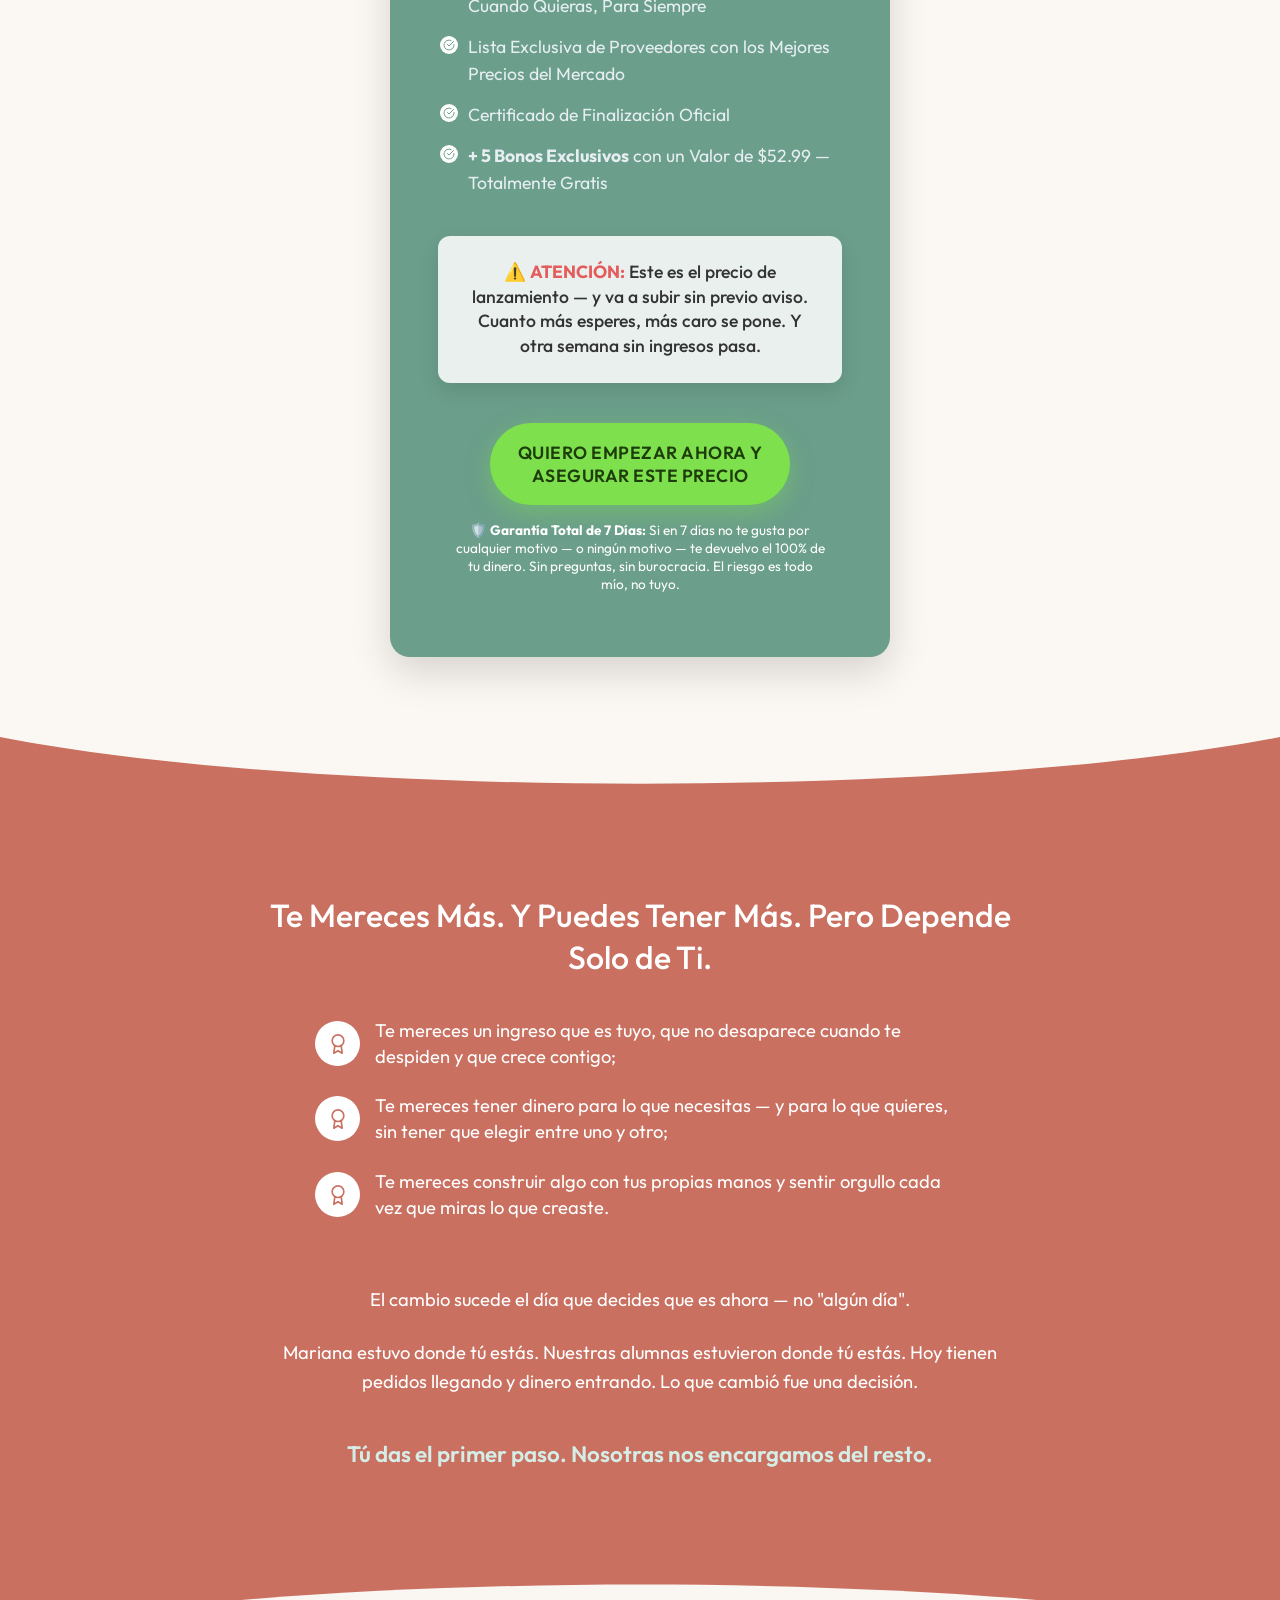
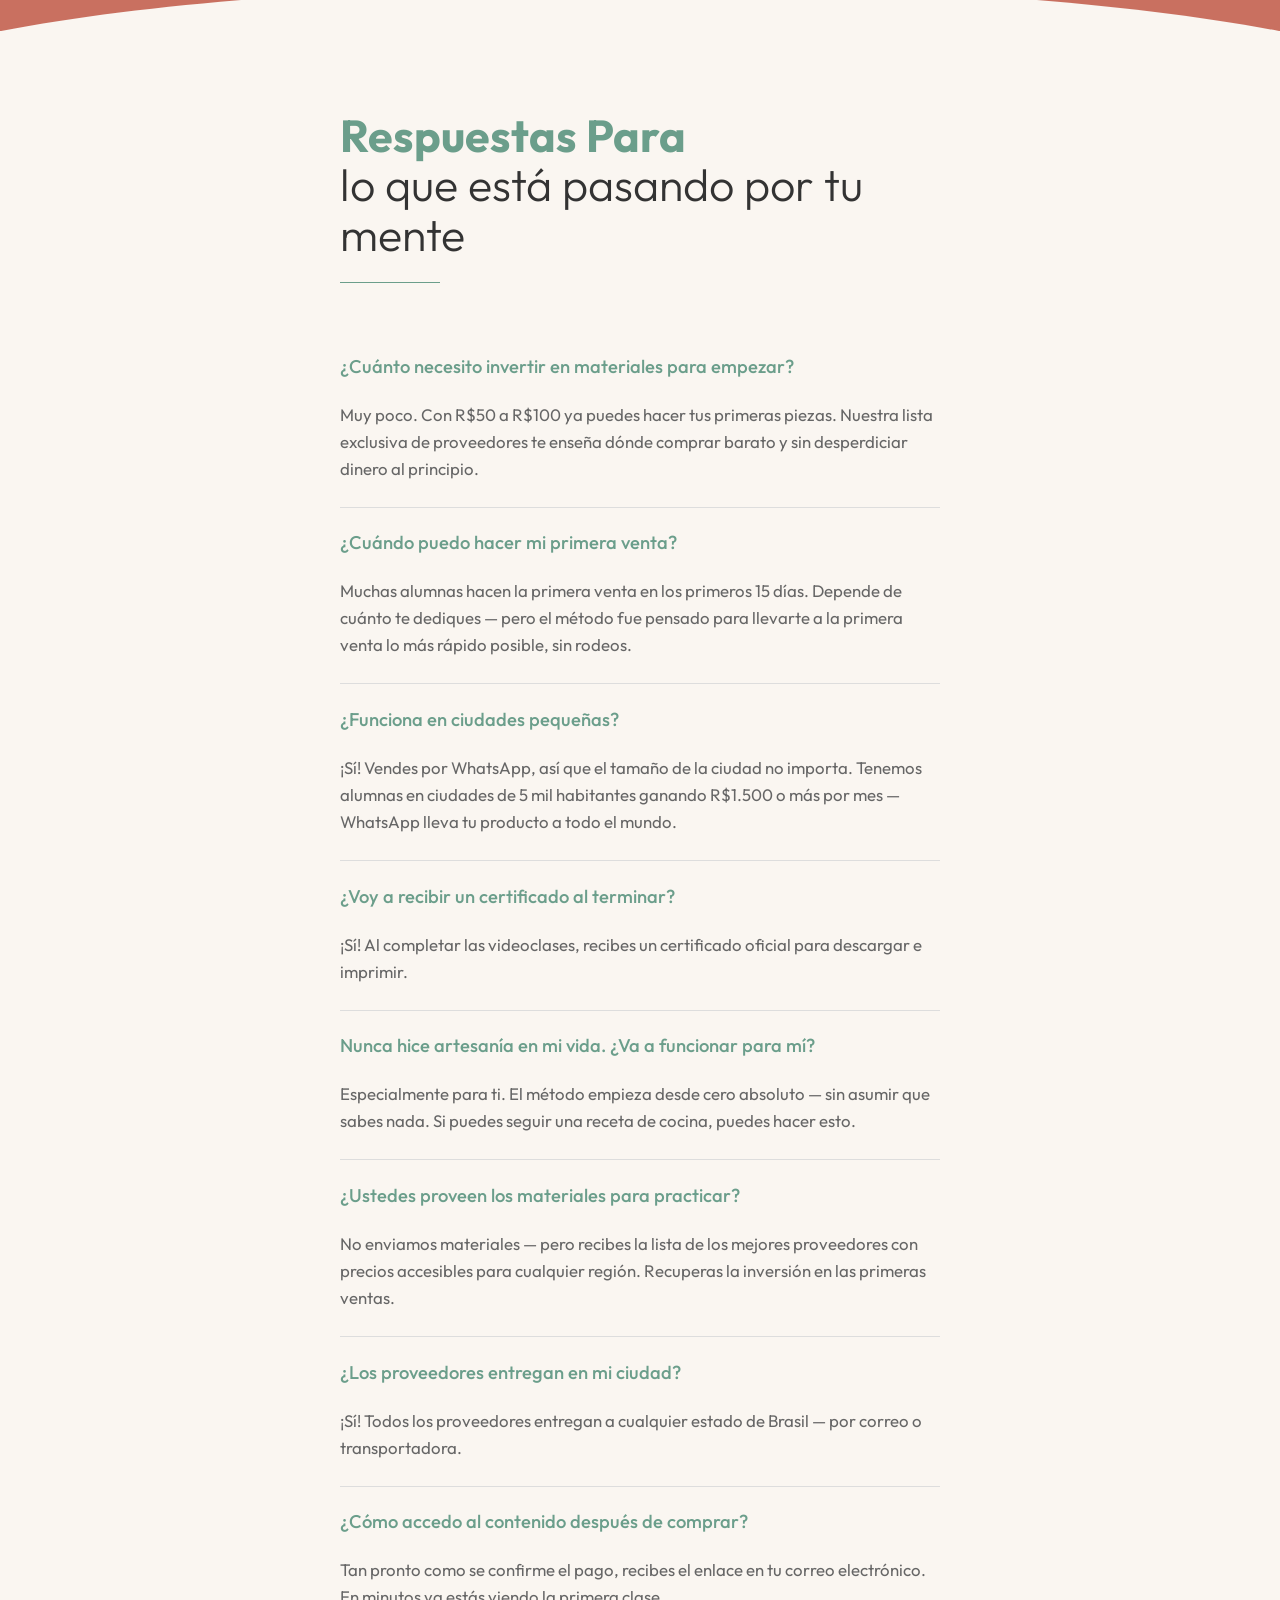
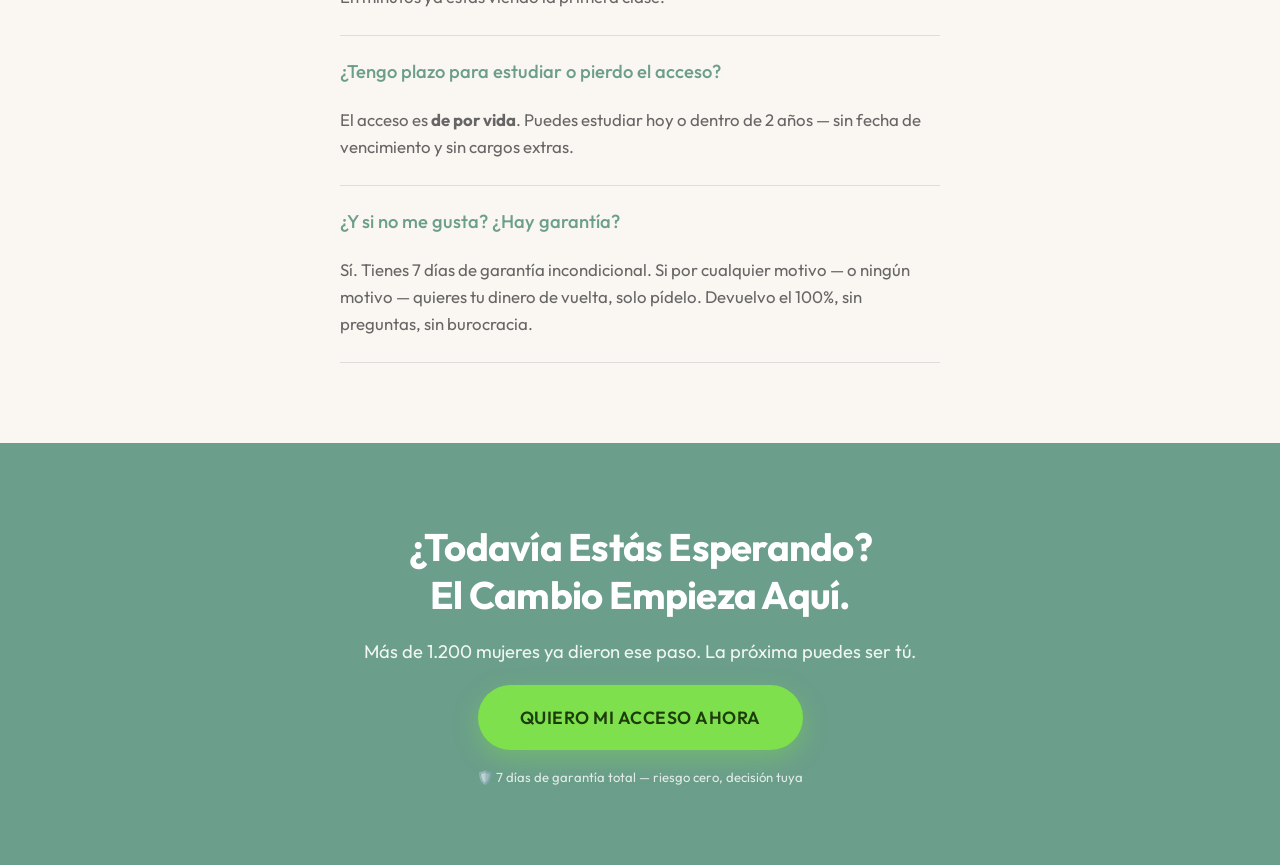
==== commit d4e3f9e1: "Update bonus values in index.html" ====
--- a/index.html
+++ b/index.html
@@ -425,7 +425,7 @@
                 <div class="bonus-card">
                     <div class="bonus-header">
                         <span class="bonus-number">BONO 2</span>
-                        <span class="bonus-value">Valor: <s><span class="price-converter" data-usd="12.99">$12.99</span></s> <strong>→ GRATIS</strong></span>
+                        <span class="bonus-value">Valor: <s><span class="price-converter" data-usd="8.99">$8.99</span></s> <strong>→ GRATIS</strong></span>
                     </div>
                     <h4 class="bonus-name">💰 Guía de Precio Lucrativo</h4>
                     <p class="bonus-desc">La fórmula exacta para calcular el precio de cada pieza y nunca vender por debajo del valor real. Basta de cobrar barato por miedo a espantar — vas a saber exactamente cuánto vale tu pieza y cobrar con confianza.</p>
@@ -434,7 +434,7 @@
                 <div class="bonus-card">
                     <div class="bonus-header">
                         <span class="bonus-number">BONO 3</span>
-                        <span class="bonus-value">Valor: <s><span class="price-converter" data-usd="12.99">$8.99</span></s> <strong>→ GRATIS</strong></span>
+                        <span class="bonus-value">Valor: <s><span class="price-converter" data-usd="6.99">$6.99</span></s> <strong>→ GRATIS</strong></span>
                     </div>
                     <h4 class="bonus-name">🎁 Guía de Empaques que Enamoran</h4>
                     <p class="bonus-desc">Cómo empacar tus piezas con bajo costo para duplicar el valor percibido por la clienta. El empaque correcto transforma una pieza de R$25 en un producto de R$50 — y la clienta sigue feliz con el precio.</p>
@@ -443,7 +443,7 @@
                 <div class="bonus-card">
                     <div class="bonus-header">
                         <span class="bonus-number">BONO 4</span>
-                        <span class="bonus-value">Valor: <s><span class="price-converter" data-usd="12.99">$4.99</span></s> <strong>→ GRATIS</strong></span>
+                        <span class="bonus-value">Valor: <s><span class="price-converter" data-usd="4.99">$4.99</span></s> <strong>→ GRATIS</strong></span>
                     </div>
                     <h4 class="bonus-name">🛍️ Kit del Primer Regalo Irresistible</h4>
                     <p class="bonus-desc">Cómo armar kits de regalo con tus piezas para fechas especiales — Día de la Madre, Navidad, cumpleaños — y vender con un ticket promedio mucho más alto. Los productos que se venden solos en la época correcta.</p>
@@ -452,7 +452,7 @@
                 <div class="bonus-card">
                     <div class="bonus-header">
                         <span class="bonus-number">BONO 5</span>
-                        <span class="bonus-value">Valor: <s><span class="price-converter" data-usd="12.99">$18.99</span></s> <strong>→ GRATIS</strong></span>
+                        <span class="bonus-value">Valor: <s><span class="price-converter" data-usd="18.99">$18.99</span></s> <strong>→ GRATIS</strong></span>
                     </div>
                     <h4 class="bonus-name">💬 Soporte Directo del Equipo Yeso Lucrativo</h4>
                     <p class="bonus-desc">¿Tienes dudas en alguna clase? ¿Te trabaste en alguna técnica? Nuestro equipo responde. Nunca vas a quedarte sola a mitad del camino — estamos aquí hasta que llegues a tu primera venta.</p>
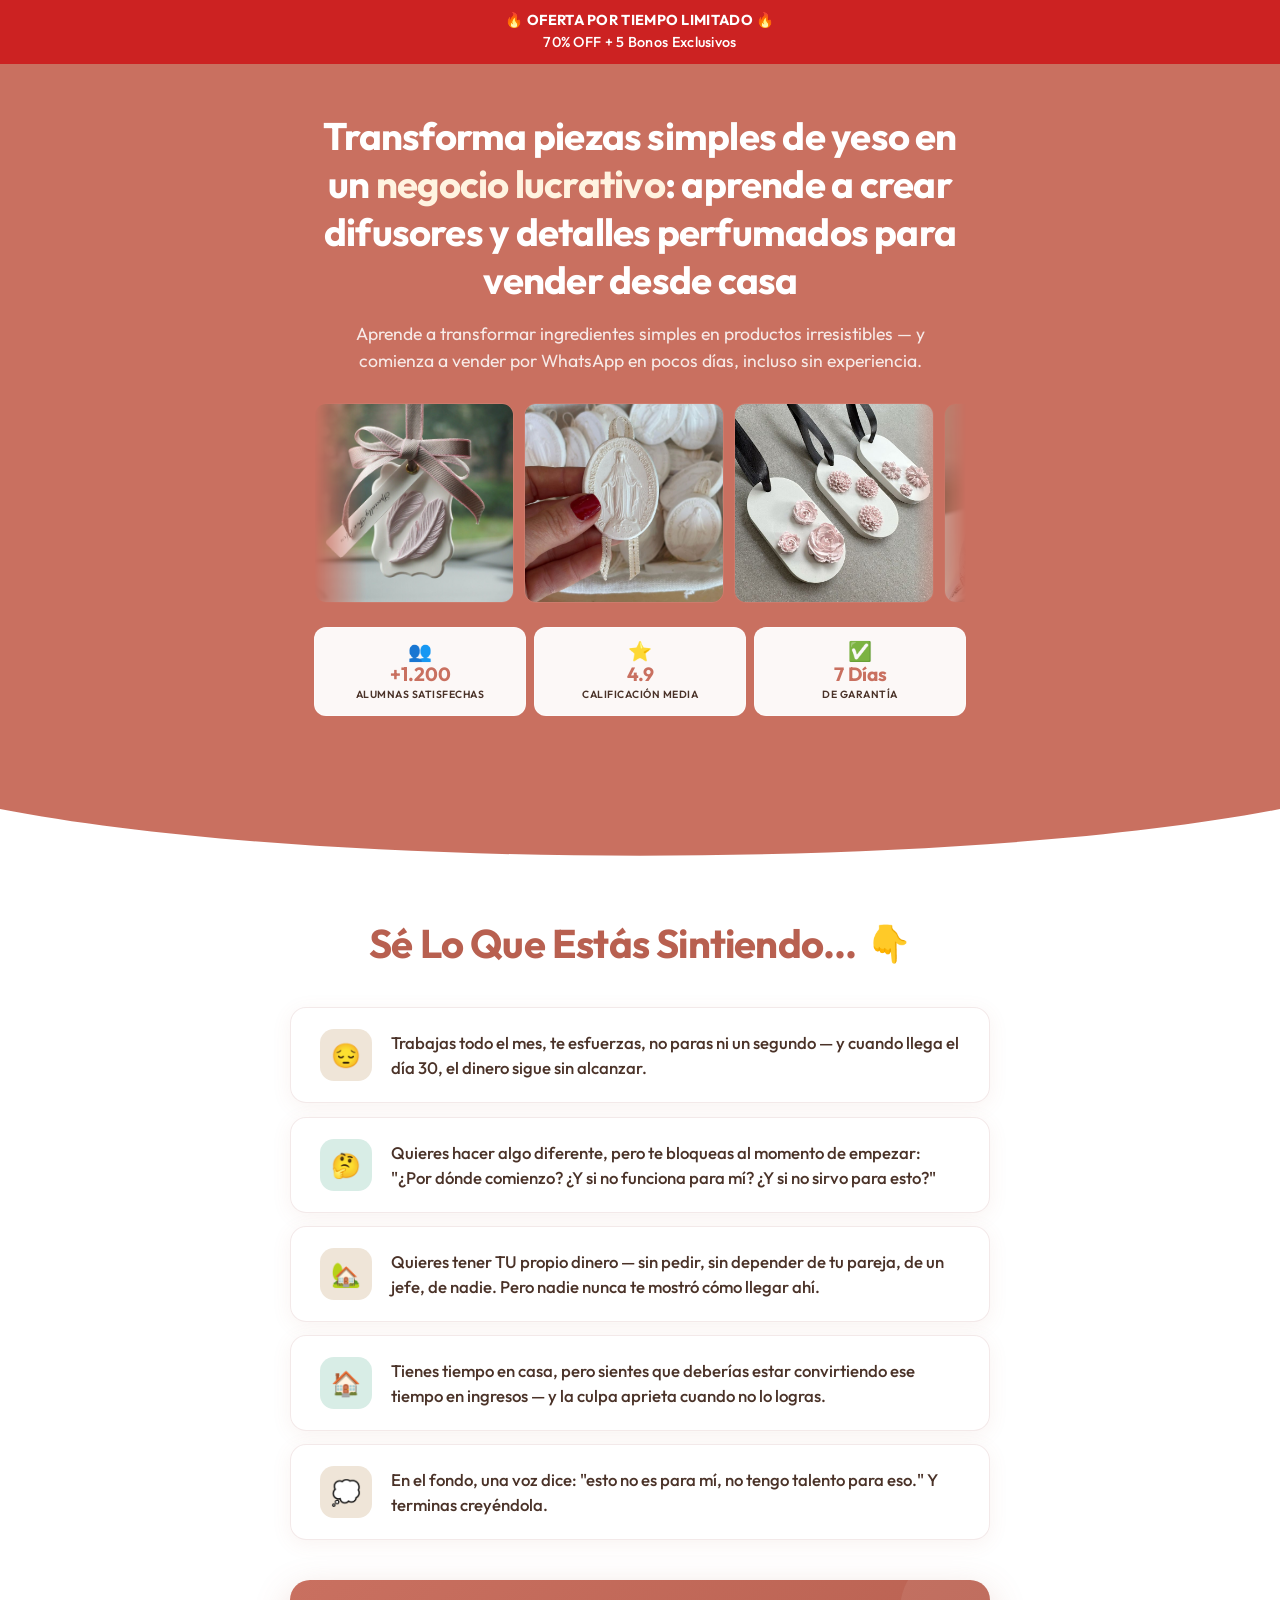
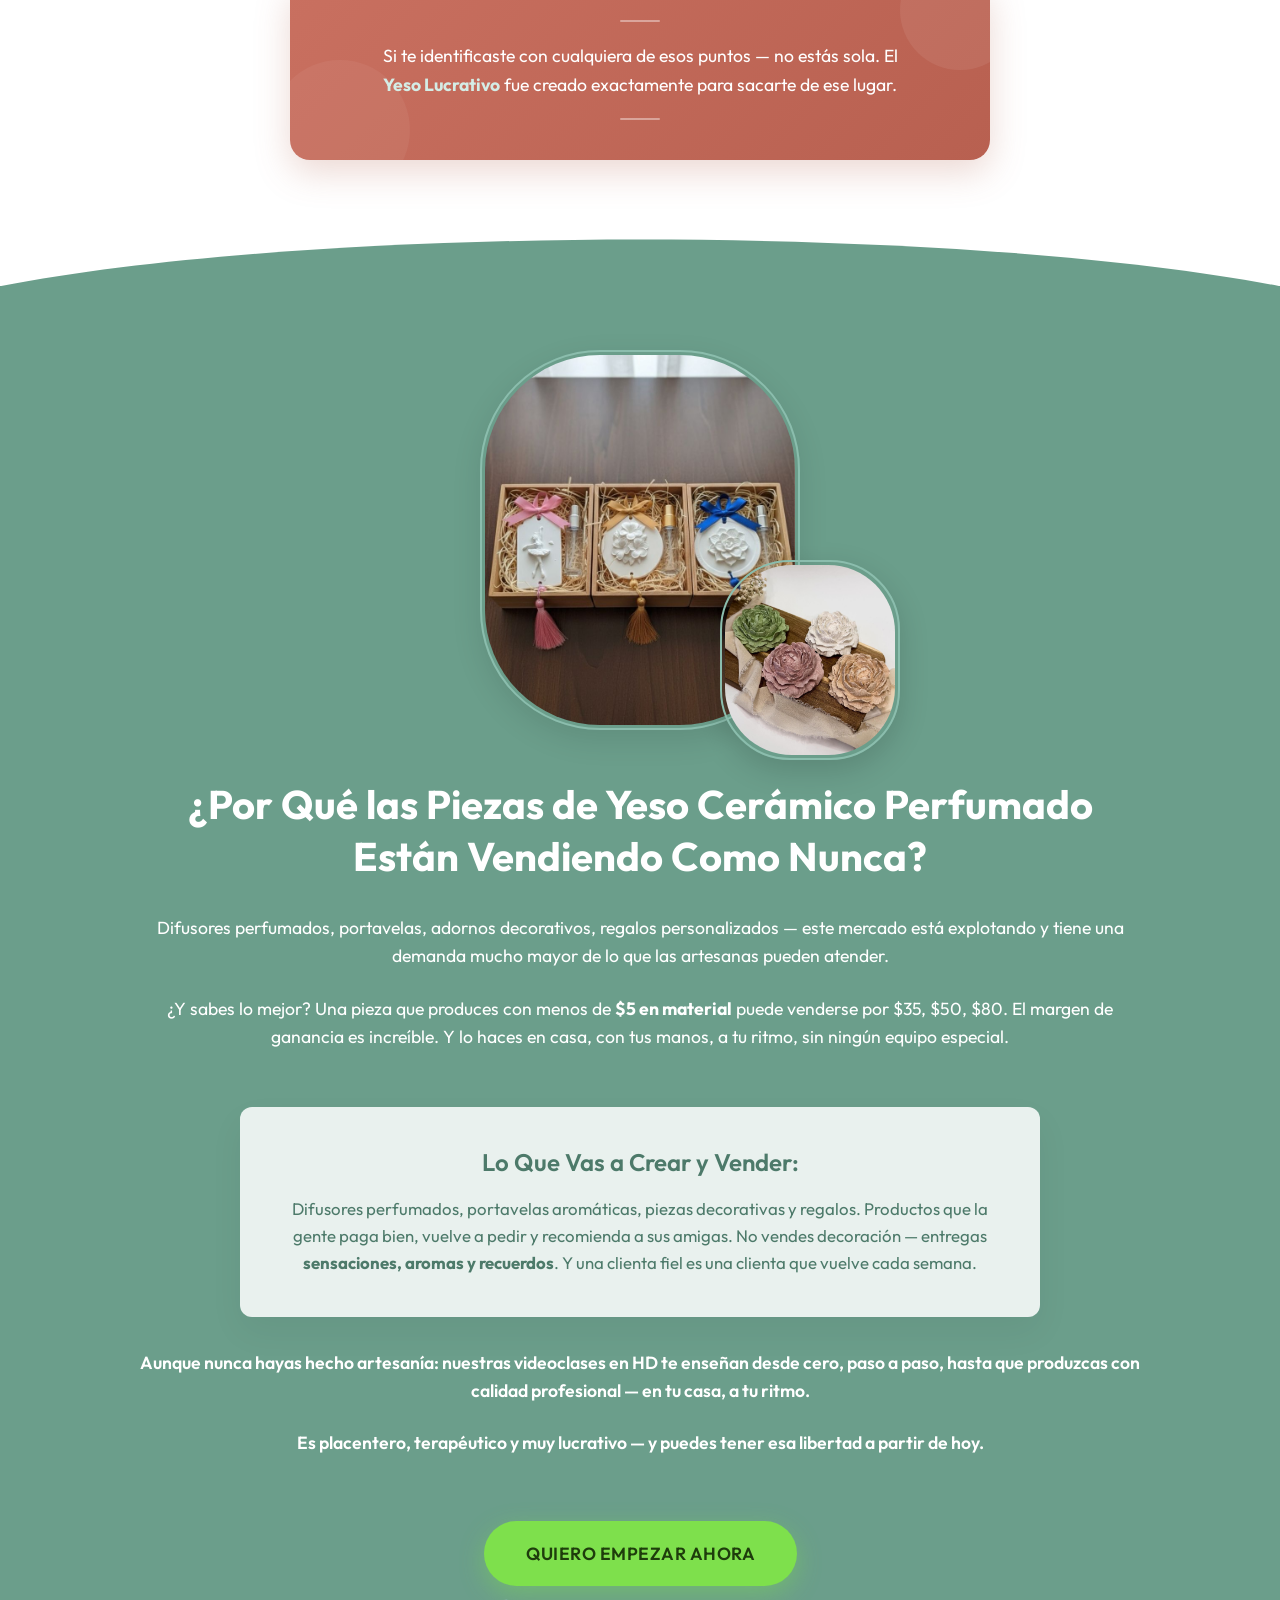
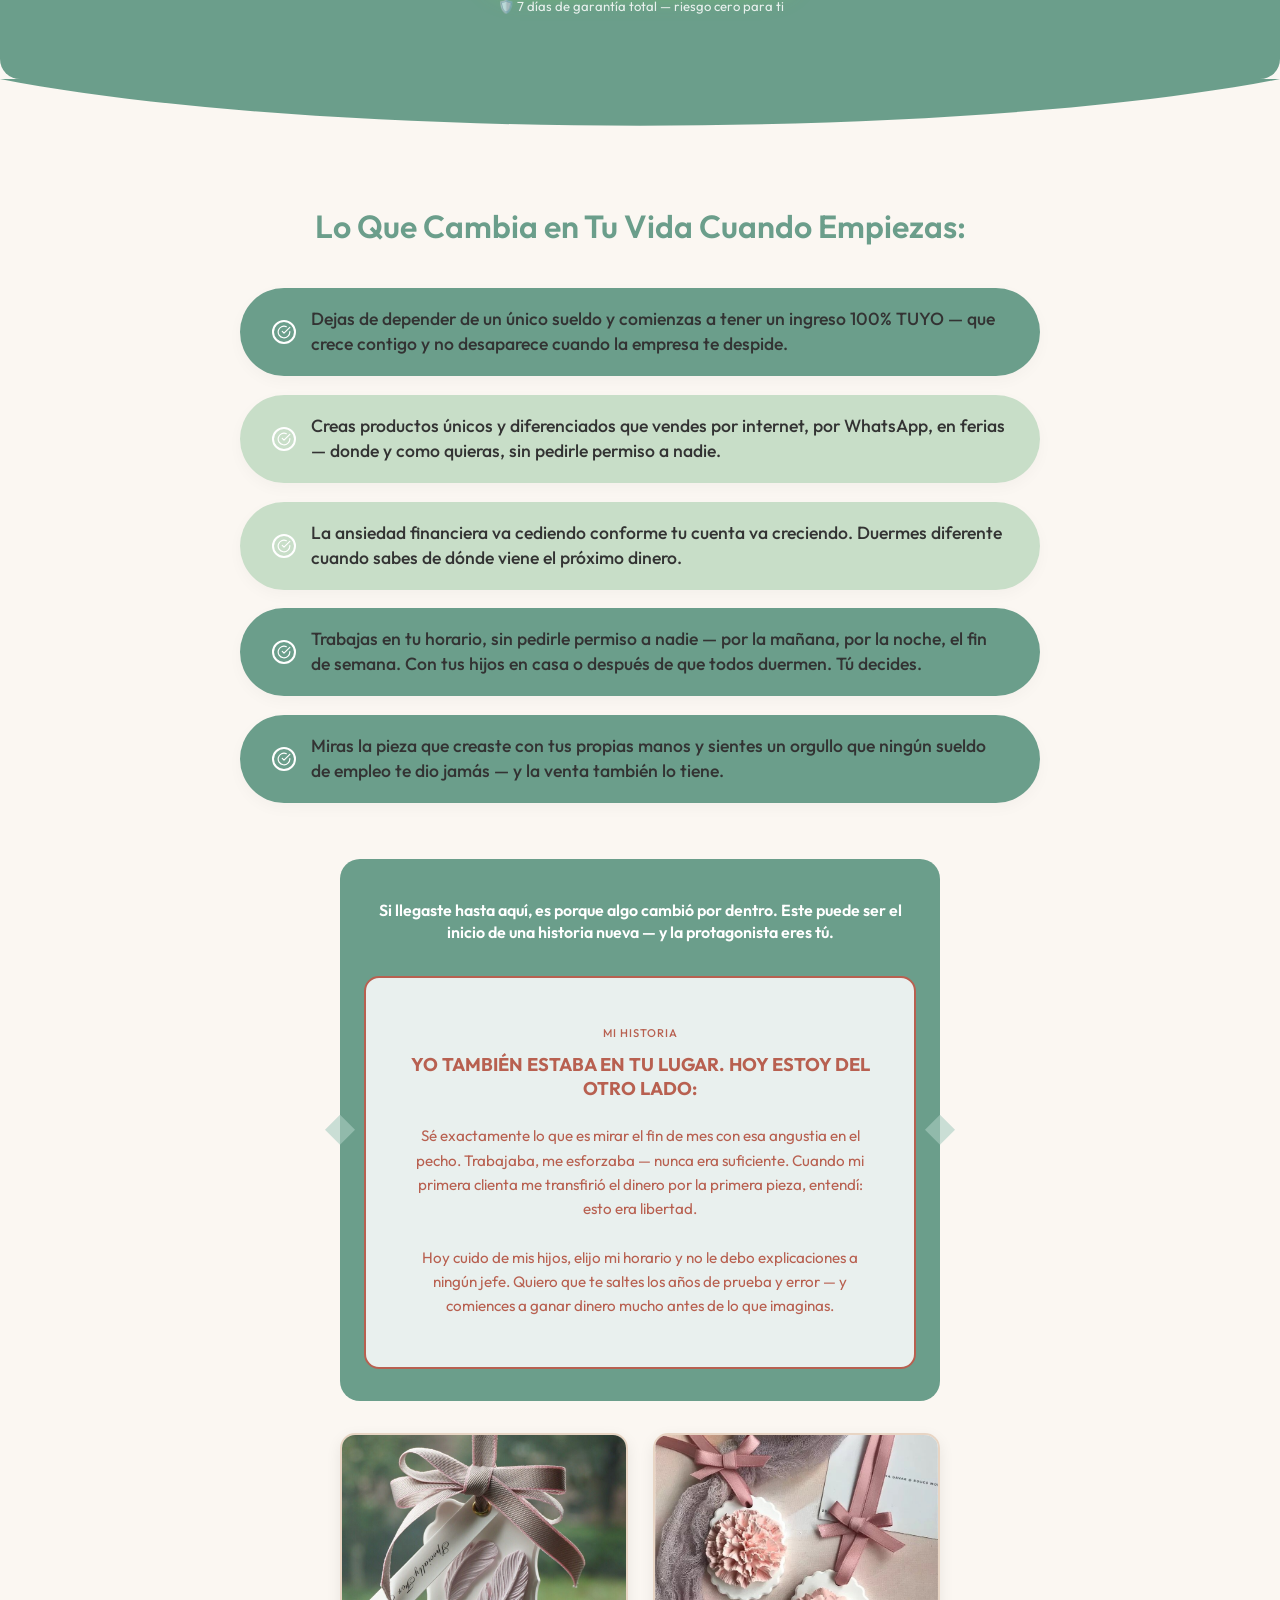
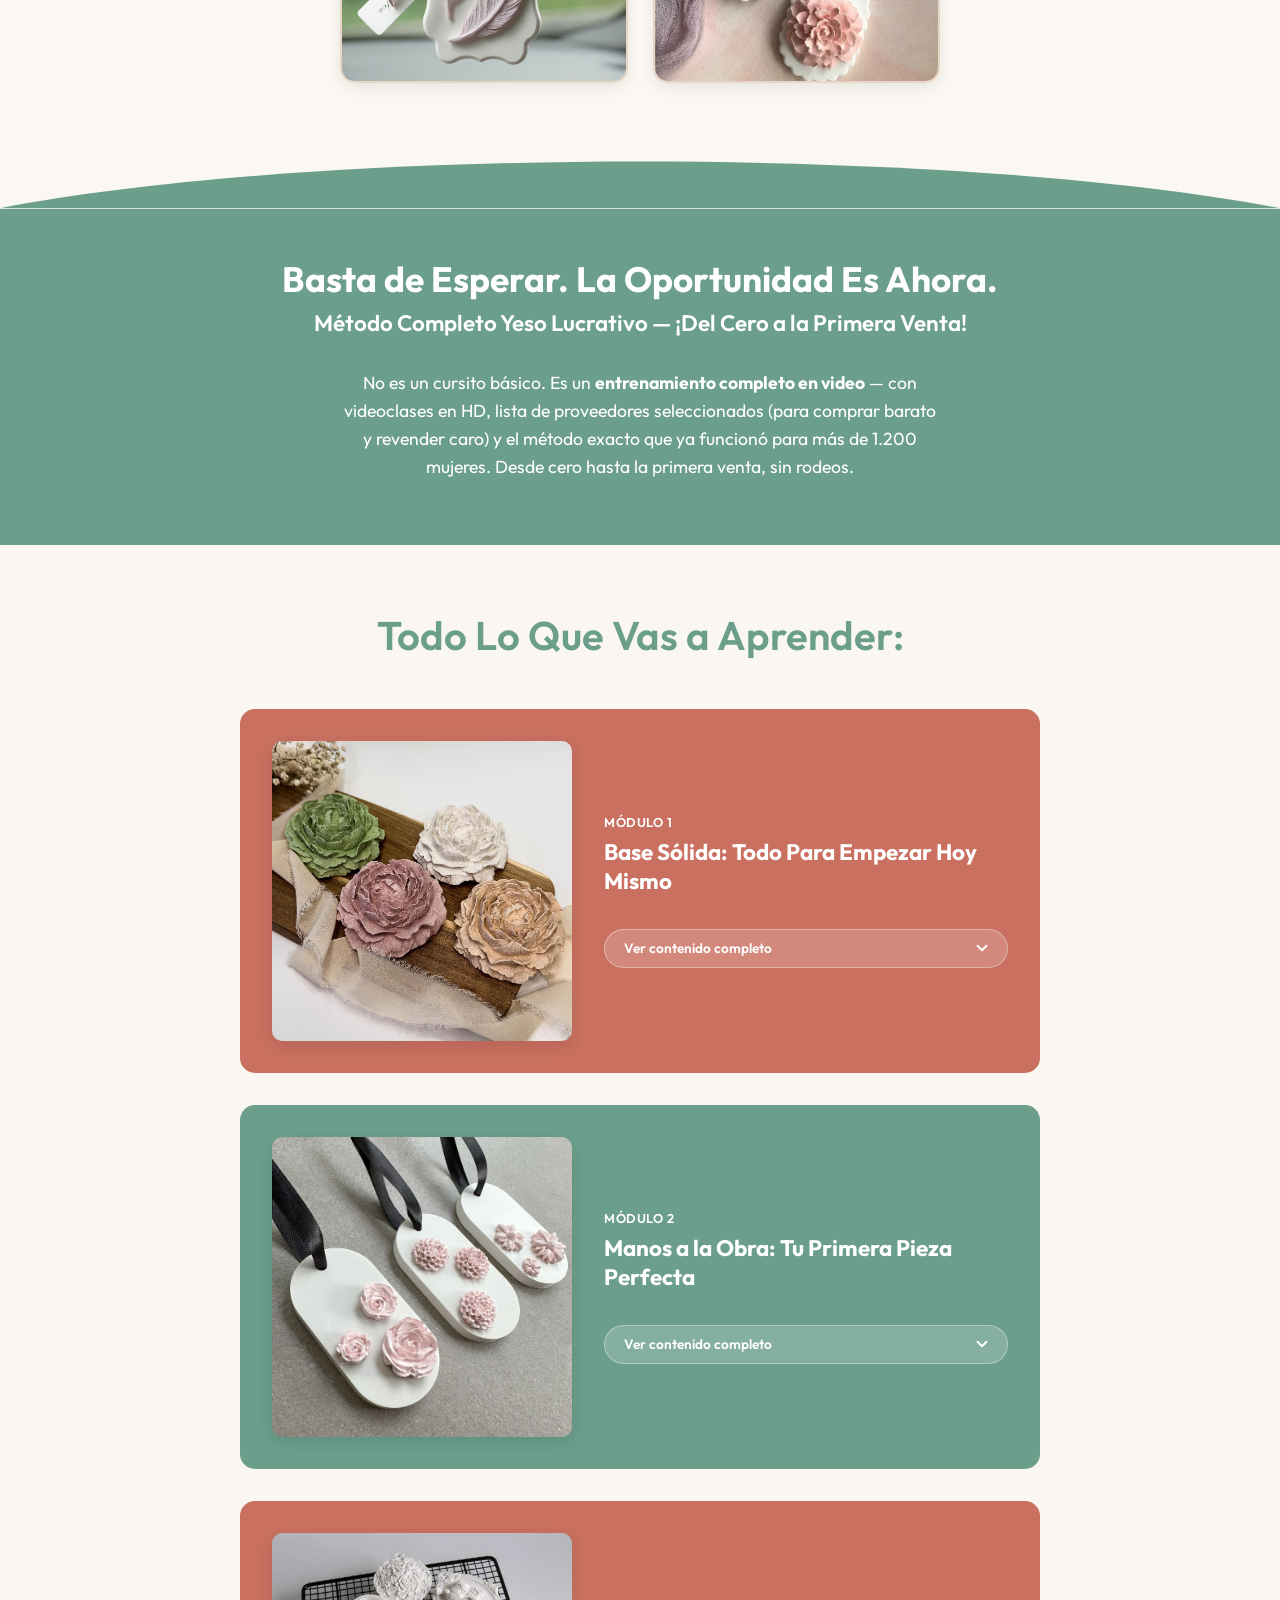
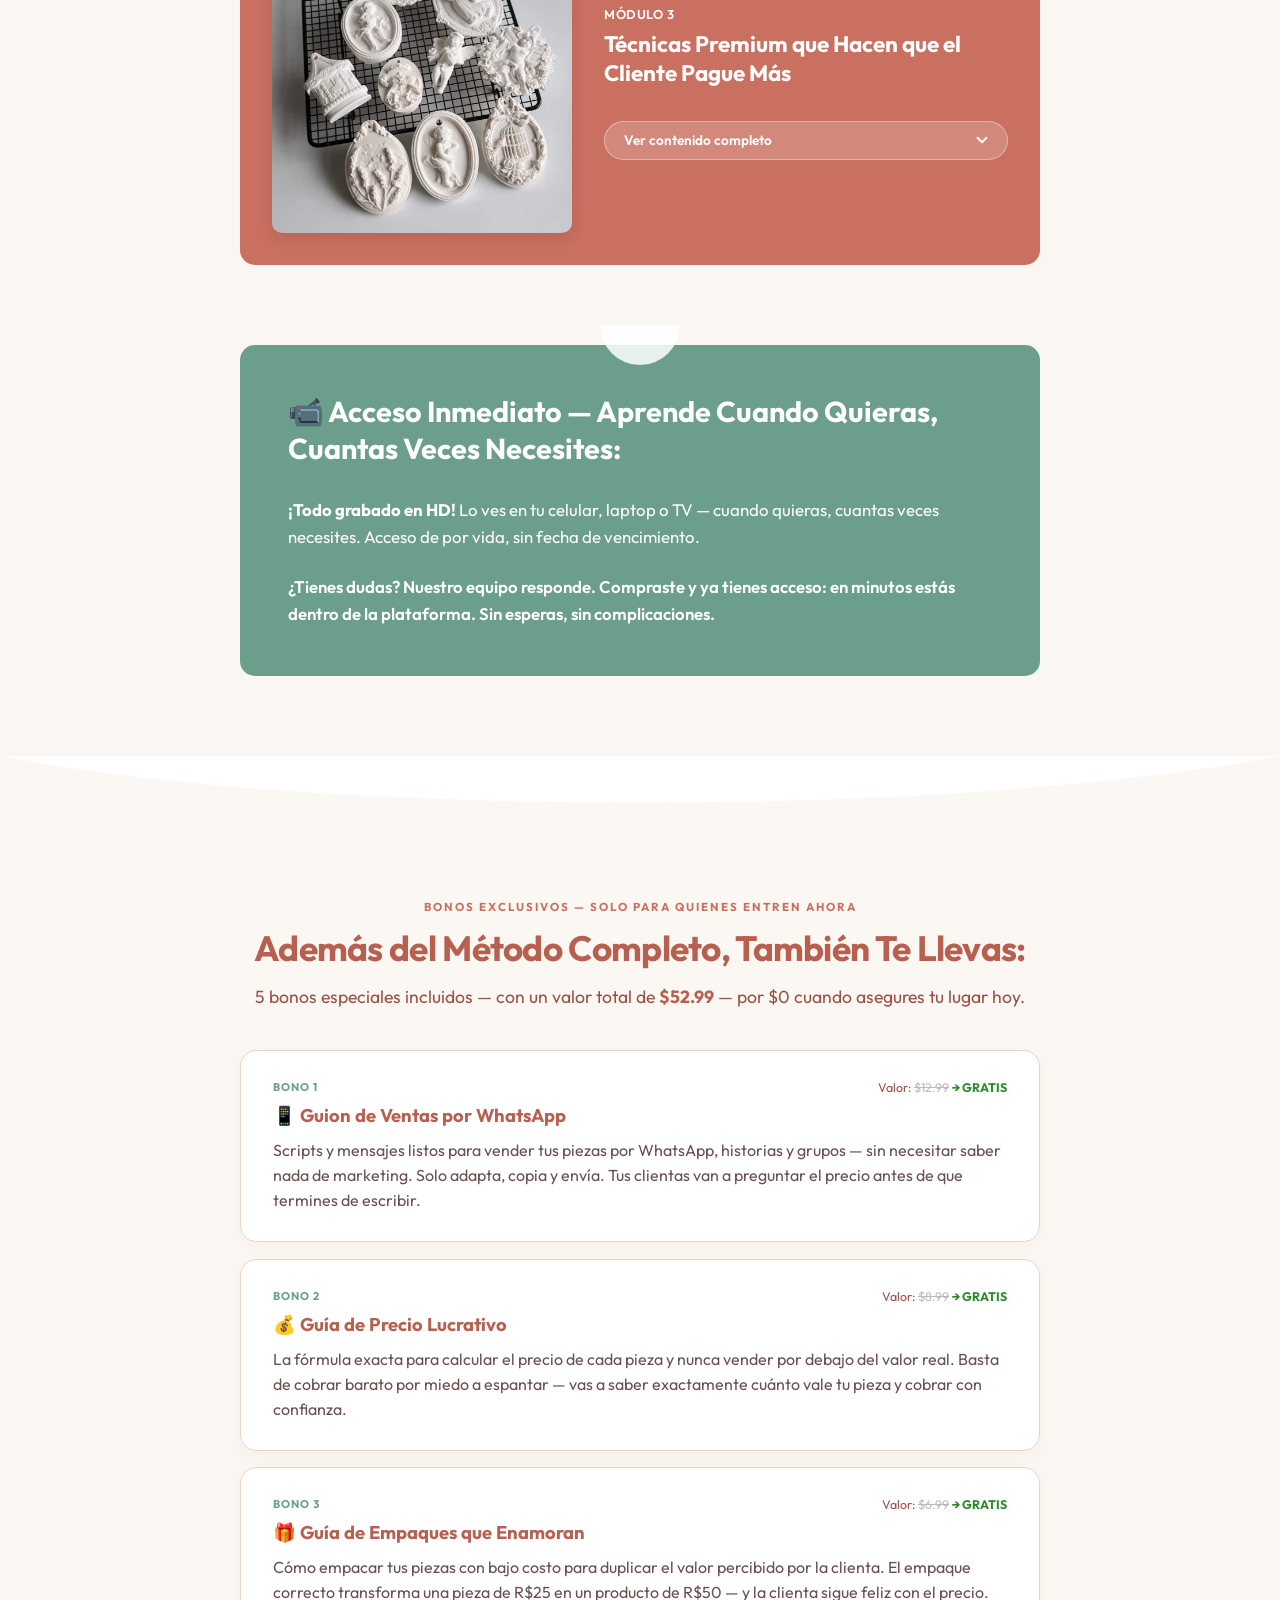
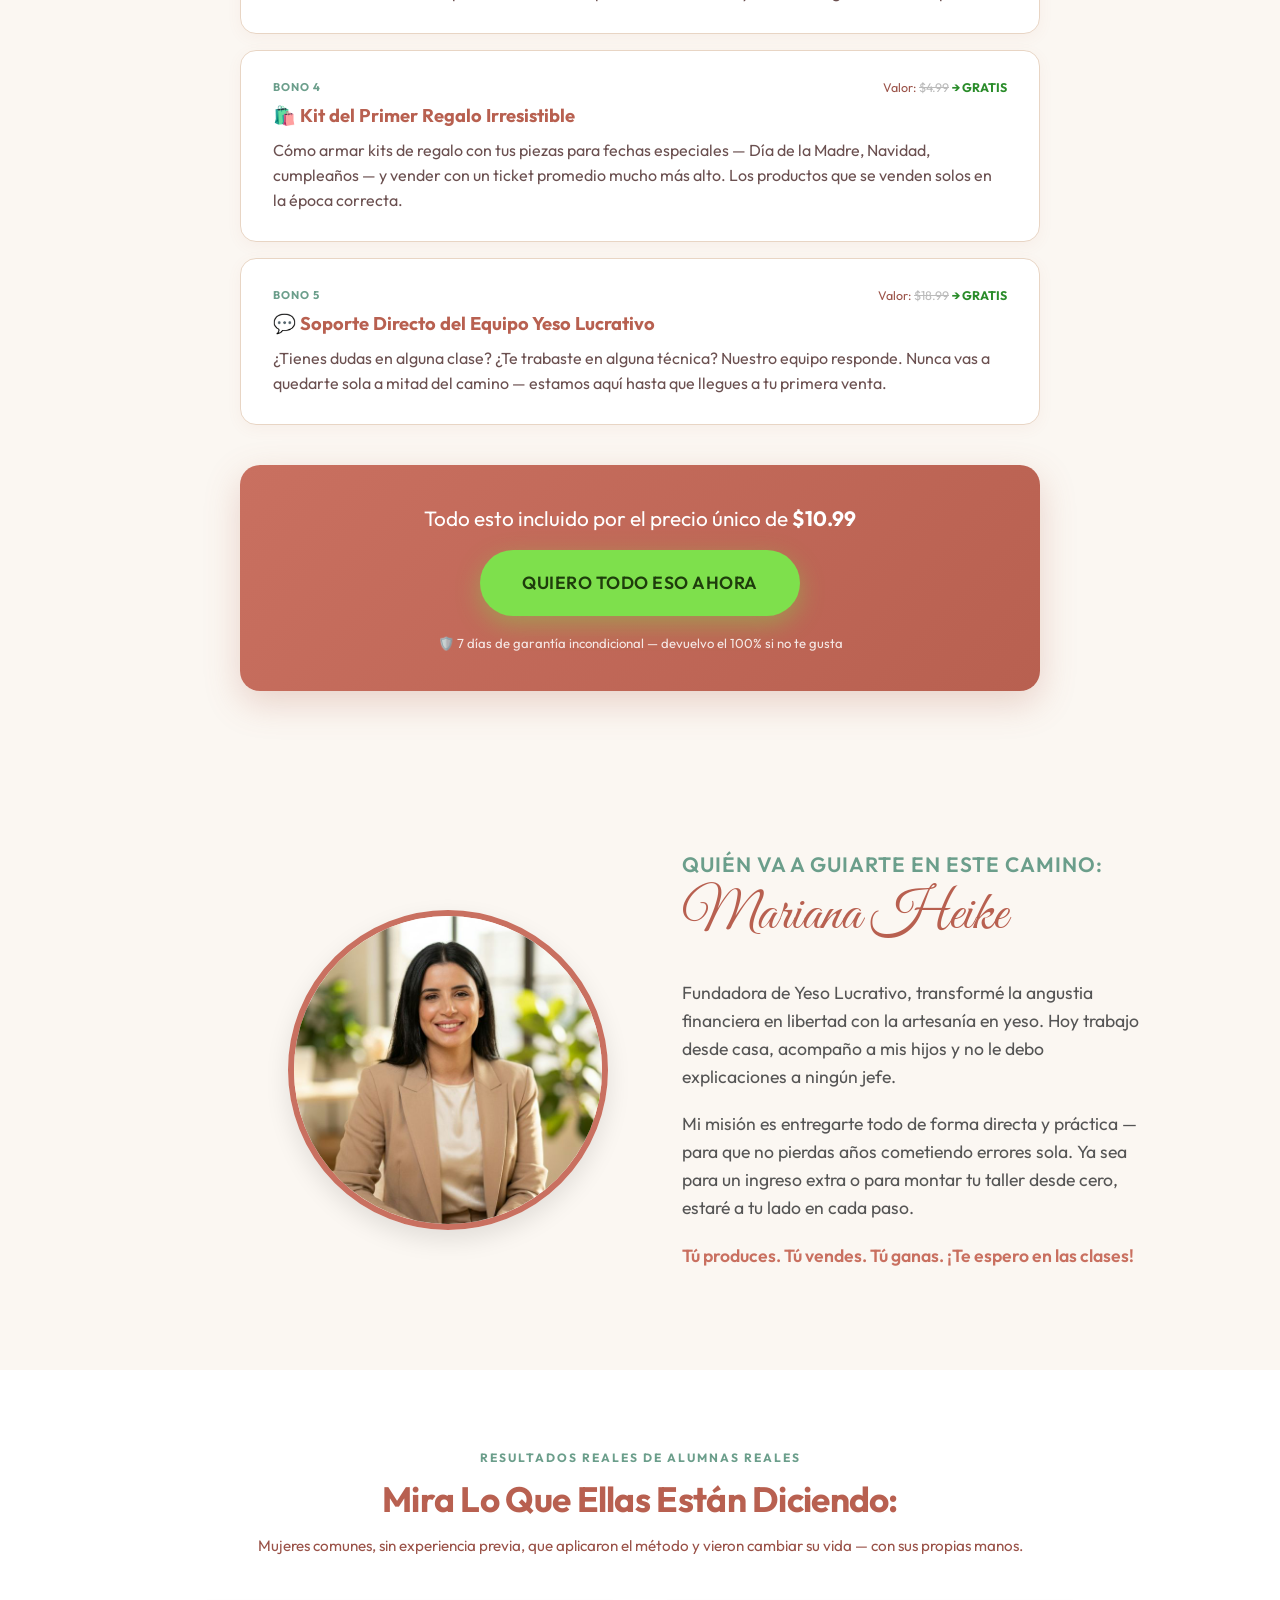
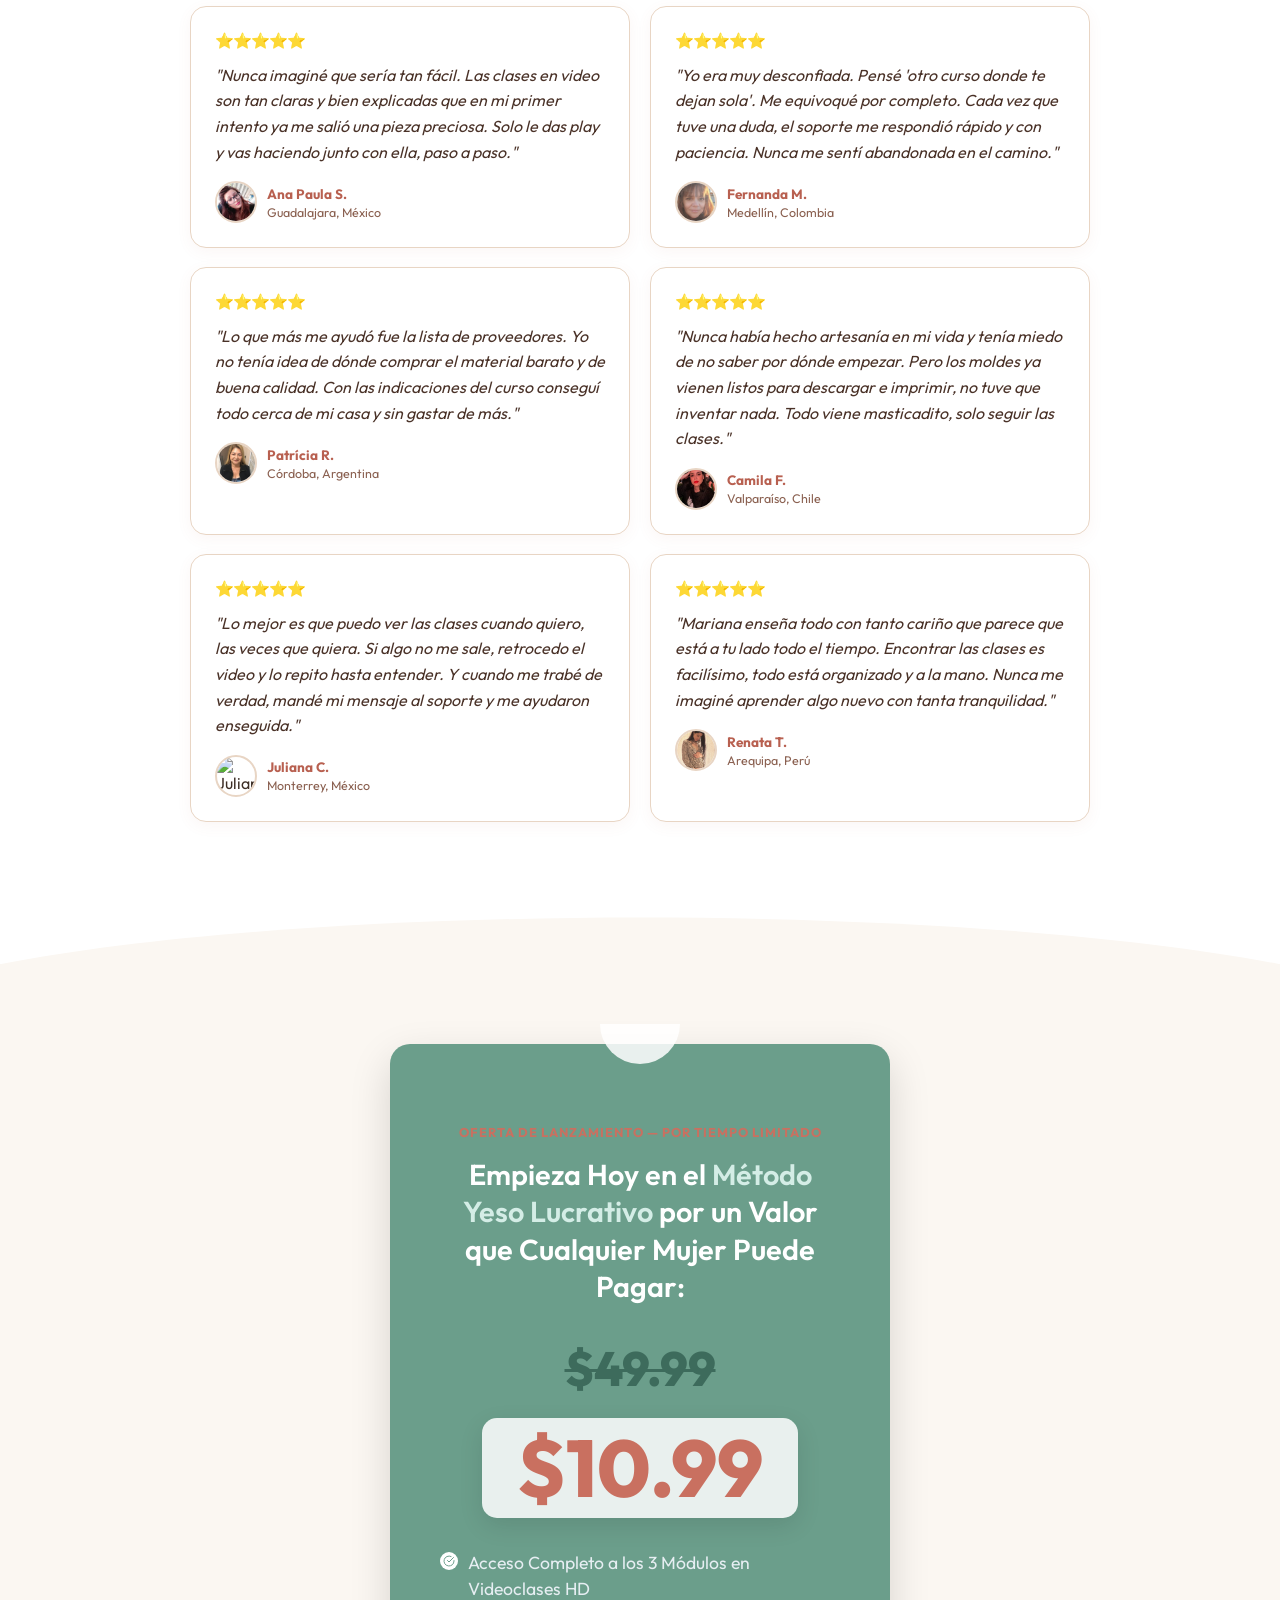
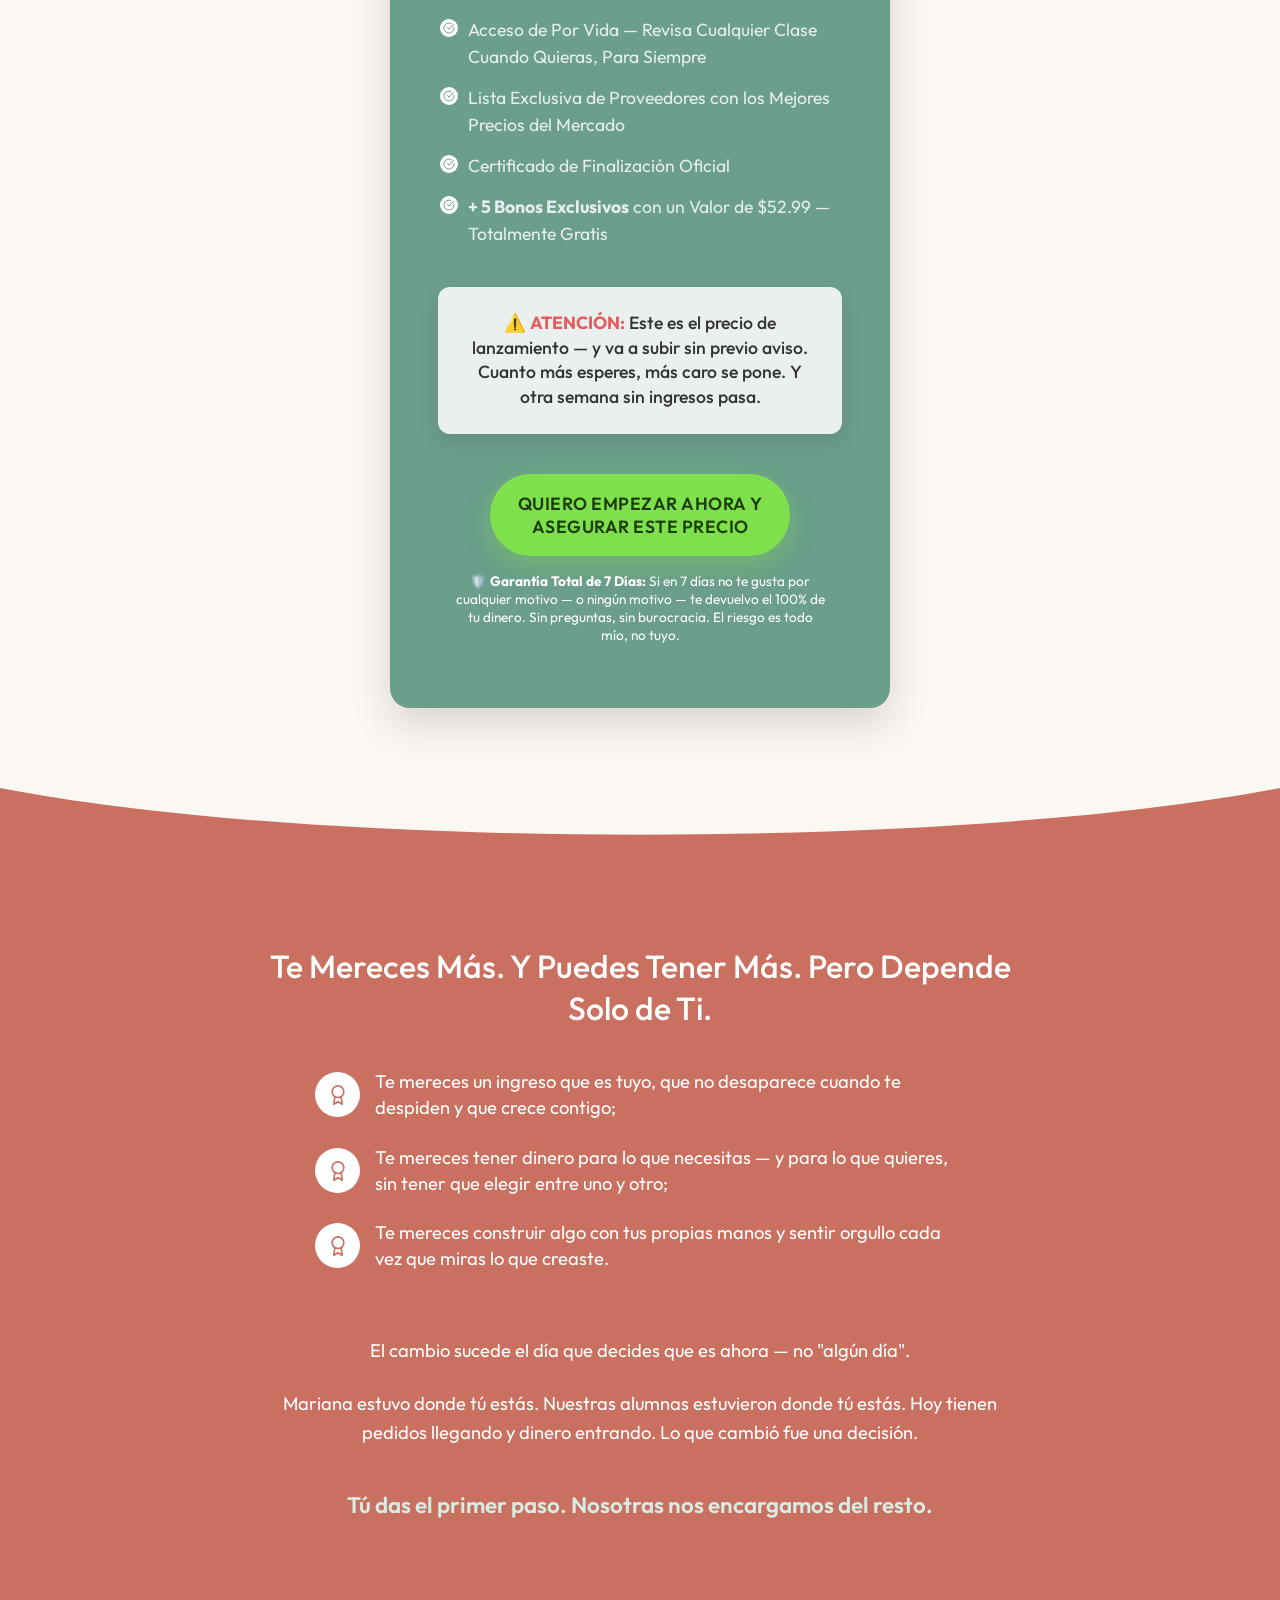
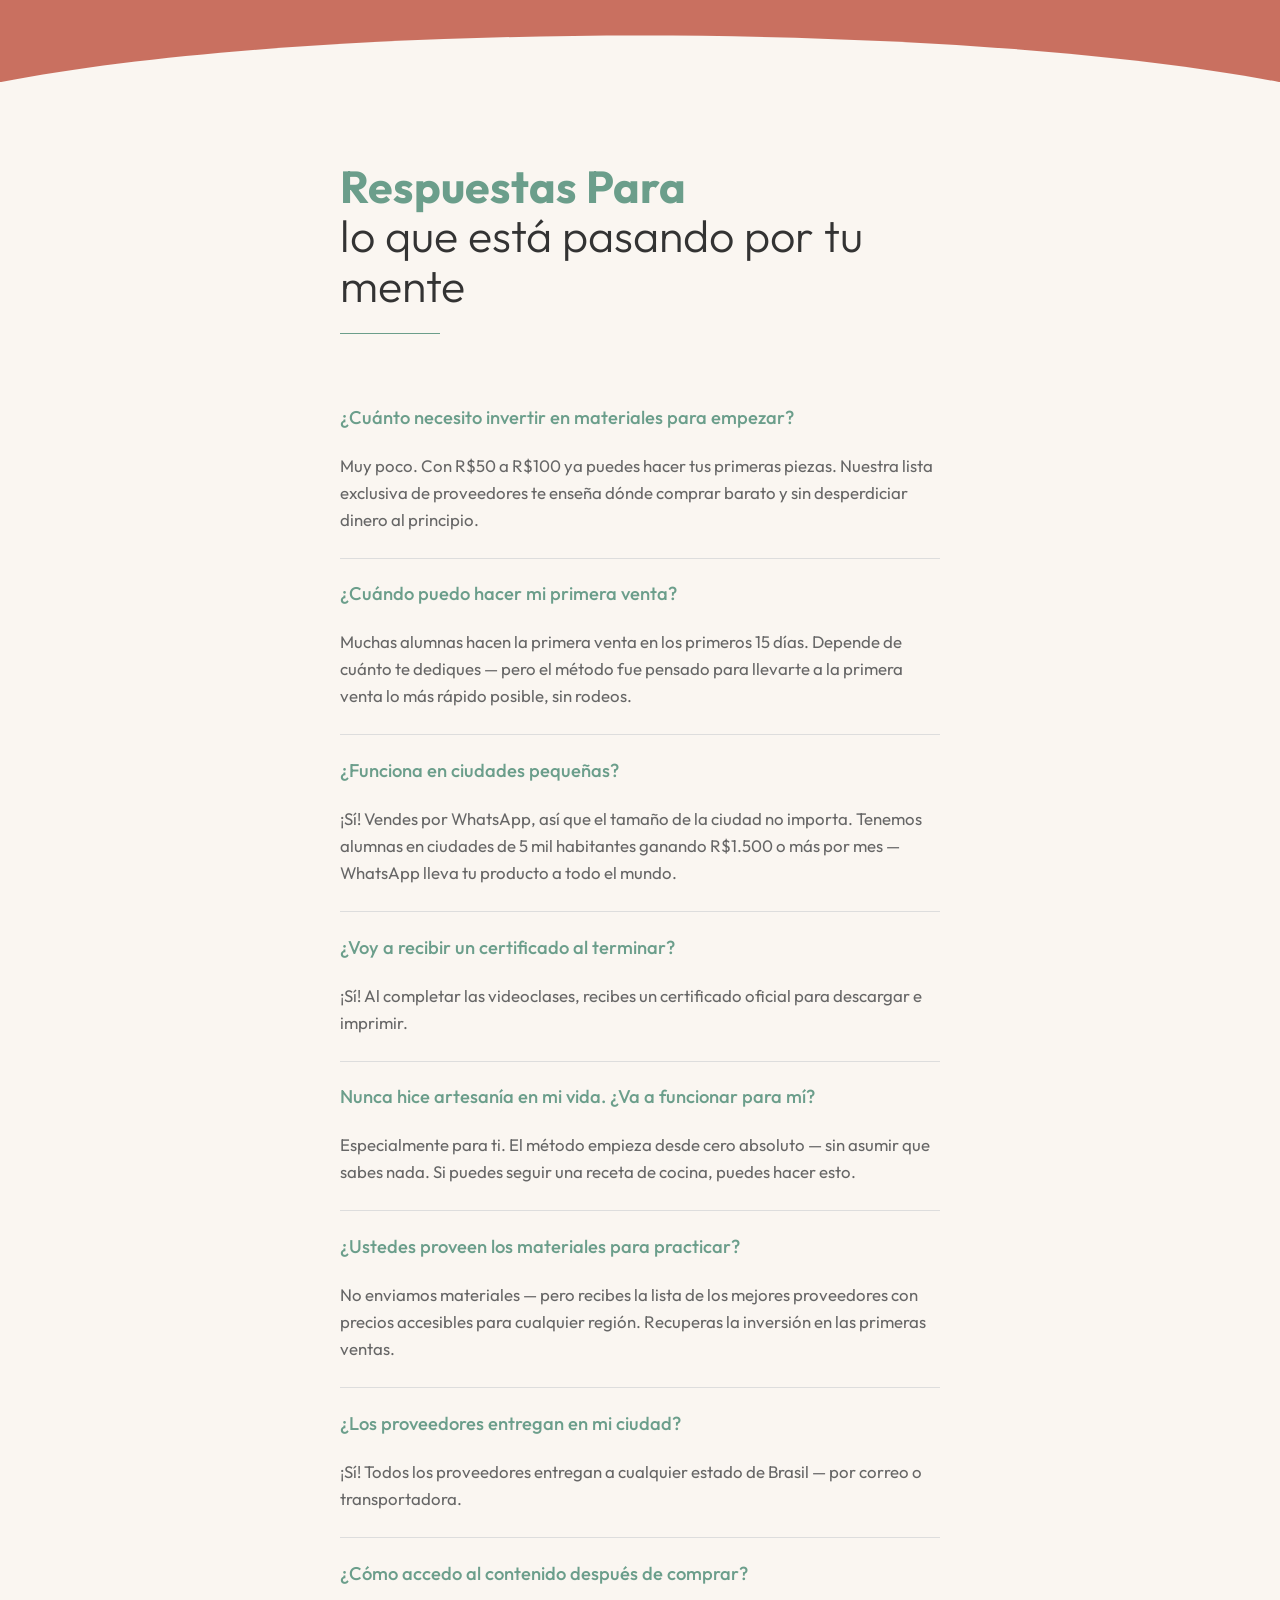
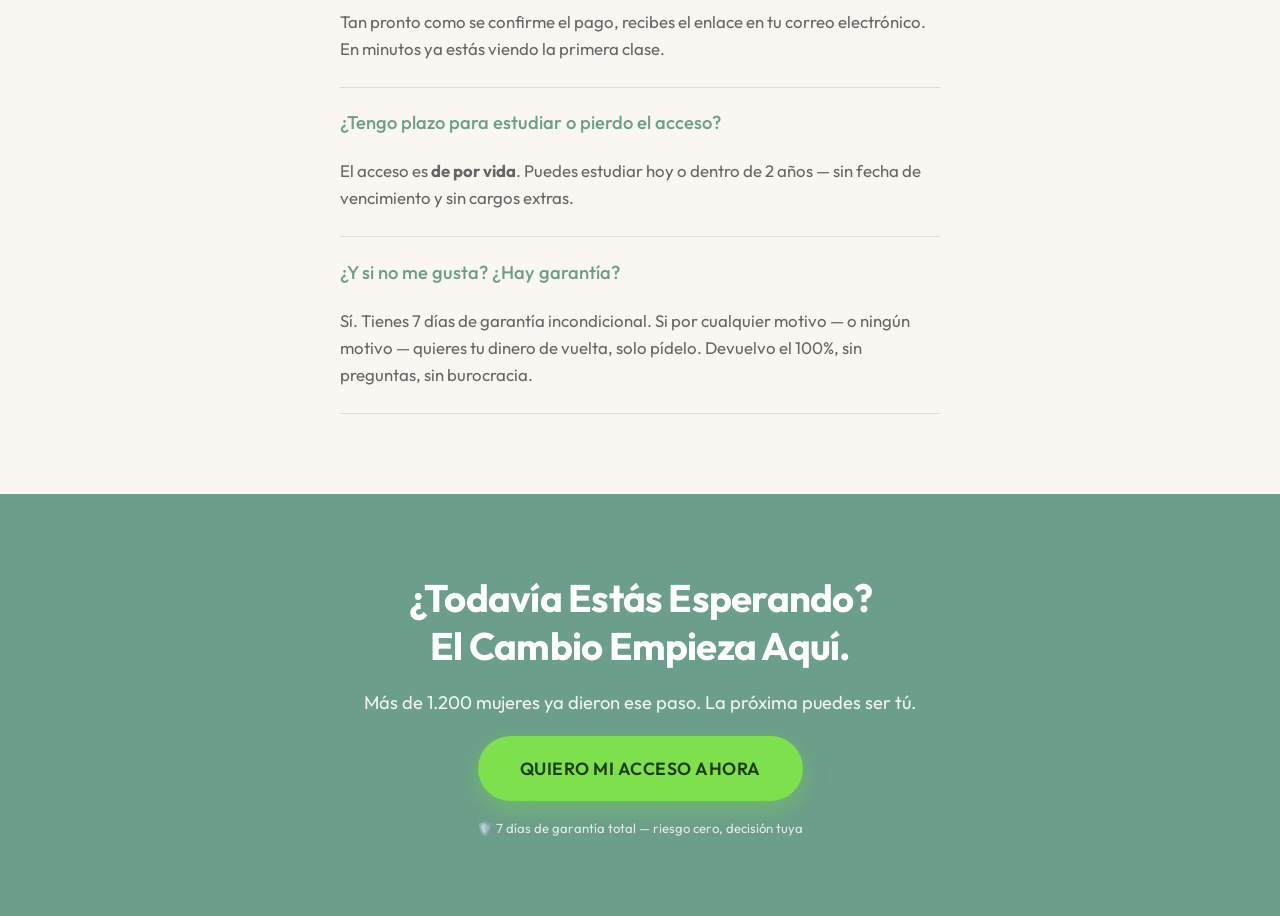
==== commit dc9b3b81: "Revise testimonials in index.html Updated testimonials section with new testimonials and improved te" ====
--- a/index.html
+++ b/index.html
@@ -488,7 +488,7 @@
     </section>
 
 
-    <!-- ═══════════════════════════════════════════
+        <!-- ═══════════════════════════════════════════
          SECCIÓN 10: TESTIMONIOS (TARJETAS DE TEXTO)
     ═══════════════════════════════════════════ -->
     <section class="testimonials-section">
@@ -496,11 +496,11 @@
             <p class="testimonials-eyebrow">RESULTADOS REALES DE ALUMNAS REALES</p>
             <h2 class="testimonials-title">Mira Lo Que Ellas Están Diciendo:</h2>
             <p class="testimonials-subtitle">Mujeres comunes, sin experiencia previa, que aplicaron el método y vieron cambiar su vida — con sus propias manos.</p>
-
+    
             <div class="testimonials-grid">
                 <div class="testimonial-card">
                     <div class="testimonial-stars">⭐⭐⭐⭐⭐</div>
-                    <p class="testimonial-text">"Nunca imaginé que lo lograría. En 15 días ya había hecho mi primera venta — R$90 por una pieza que costó menos de R$4 hacerla. Lloré de emoción cuando vi el dinero entrar."</p>
+                    <p class="testimonial-text">"Nunca imaginé que sería tan fácil. Las clases en video son tan claras y bien explicadas que en mi primer intento ya me salió una pieza preciosa. Solo le das play y vas haciendo junto con ella, paso a paso."</p>
                     <div class="testimonial-author">
                         <img class="testimonial-avatar" src="images/aluna1.jpg" alt="Ana Paula S.">
                         <div class="testimonial-author-info">
@@ -509,10 +509,10 @@
                         </div>
                     </div>
                 </div>
-
+    
                 <div class="testimonial-card">
                     <div class="testimonial-stars">⭐⭐⭐⭐⭐</div>
-                    <p class="testimonial-text">"Yo era muy desconfiada. Pensé 'otro curso que no va a funcionar'. Me arrepiento de no haberlo comprado antes. Hoy tengo 20 clientas fijas que piden cada semana. Gano R$1.800 por mes."</p>
+                    <p class="testimonial-text">"Yo era muy desconfiada. Pensé 'otro curso donde te dejan sola'. Me equivoqué por completo. Cada vez que tuve una duda, el soporte me respondió rápido y con paciencia. Nunca me sentí abandonada en el camino."</p>
                     <div class="testimonial-author">
                         <img class="testimonial-avatar" src="images/aluna2.jpg" alt="Fernanda M.">
                         <div class="testimonial-author-info">
@@ -521,10 +521,10 @@
                         </div>
                     </div>
                 </div>
-
+    
                 <div class="testimonial-card">
                     <div class="testimonial-stars">⭐⭐⭐⭐⭐</div>
-                    <p class="testimonial-text">"En la primera semana hice 12 piezas y las vendí todas por el grupo de WhatsApp. R$480 en un fin de semana, sin salir de casa, cuidando a mis hijos. Eso no tiene precio."</p>
+                    <p class="testimonial-text">"Lo que más me ayudó fue la lista de proveedores. Yo no tenía idea de dónde comprar el material barato y de buena calidad. Con las indicaciones del curso conseguí todo cerca de mi casa y sin gastar de más."</p>
                     <div class="testimonial-author">
                         <img class="testimonial-avatar" src="images/aluna3.jpg" alt="Patrícia R.">
                         <div class="testimonial-author-info">
@@ -533,10 +533,10 @@
                         </div>
                     </div>
                 </div>
-
+    
                 <div class="testimonial-card">
                     <div class="testimonial-stars">⭐⭐⭐⭐⭐</div>
-                    <p class="testimonial-text">"Nunca había hecho artesanía en mi vida. Las clases son tan claras que en el primer intento ya me salió una pieza preciosa. Recuperé el valor del curso en la primera venta y todavía sobró dinero."</p>
+                    <p class="testimonial-text">"Nunca había hecho artesanía en mi vida y tenía miedo de no saber por dónde empezar. Pero los moldes ya vienen listos para descargar e imprimir, no tuve que inventar nada. Todo viene masticadito, solo seguir las clases."</p>
                     <div class="testimonial-author">
                         <img class="testimonial-avatar" src="images/aluna4.jpg" alt="Camila F.">
                         <div class="testimonial-author-info">
@@ -545,10 +545,10 @@
                         </div>
                     </div>
                 </div>
-
+    
                 <div class="testimonial-card">
                     <div class="testimonial-stars">⭐⭐⭐⭐⭐</div>
-                    <p class="testimonial-text">"Vivo en una ciudad pequeña y tenía miedo de no tener clientas. Hoy vendo por WhatsApp a toda la ciudad. Cada mes supera el récord anterior. La mejor decisión que tomé en mi vida."</p>
+                    <p class="testimonial-text">"Lo mejor es que puedo ver las clases cuando quiero, las veces que quiera. Si algo no me sale, retrocedo el video y lo repito hasta entender. Y cuando me trabé de verdad, mandé mi mensaje al soporte y me ayudaron enseguida."</p>
                     <div class="testimonial-author">
                         <img class="testimonial-avatar" src="images/aluna5.png" alt="Juliana C.">
                         <div class="testimonial-author-info">
@@ -557,10 +557,10 @@
                         </div>
                     </div>
                 </div>
-
+    
                 <div class="testimonial-card">
                     <div class="testimonial-stars">⭐⭐⭐⭐⭐</div>
-                    <p class="testimonial-text">"En 3 meses reemplacé mi sueldo de empleada. Renuncié, hoy trabajo 4 horas al día en casa y gano más que antes. Mariana enseña todo con tanto cariño — parece que está a tu lado todo el tiempo."</p>
+                    <p class="testimonial-text">"Mariana enseña todo con tanto cariño que parece que está a tu lado todo el tiempo. Encontrar las clases es facilísimo, todo está organizado y a la mano. Nunca me imaginé aprender algo nuevo con tanta tranquilidad."</p>
                     <div class="testimonial-author">
                         <img class="testimonial-avatar" src="images/aluna6.jpg" alt="Renata T.">
                         <div class="testimonial-author-info">
